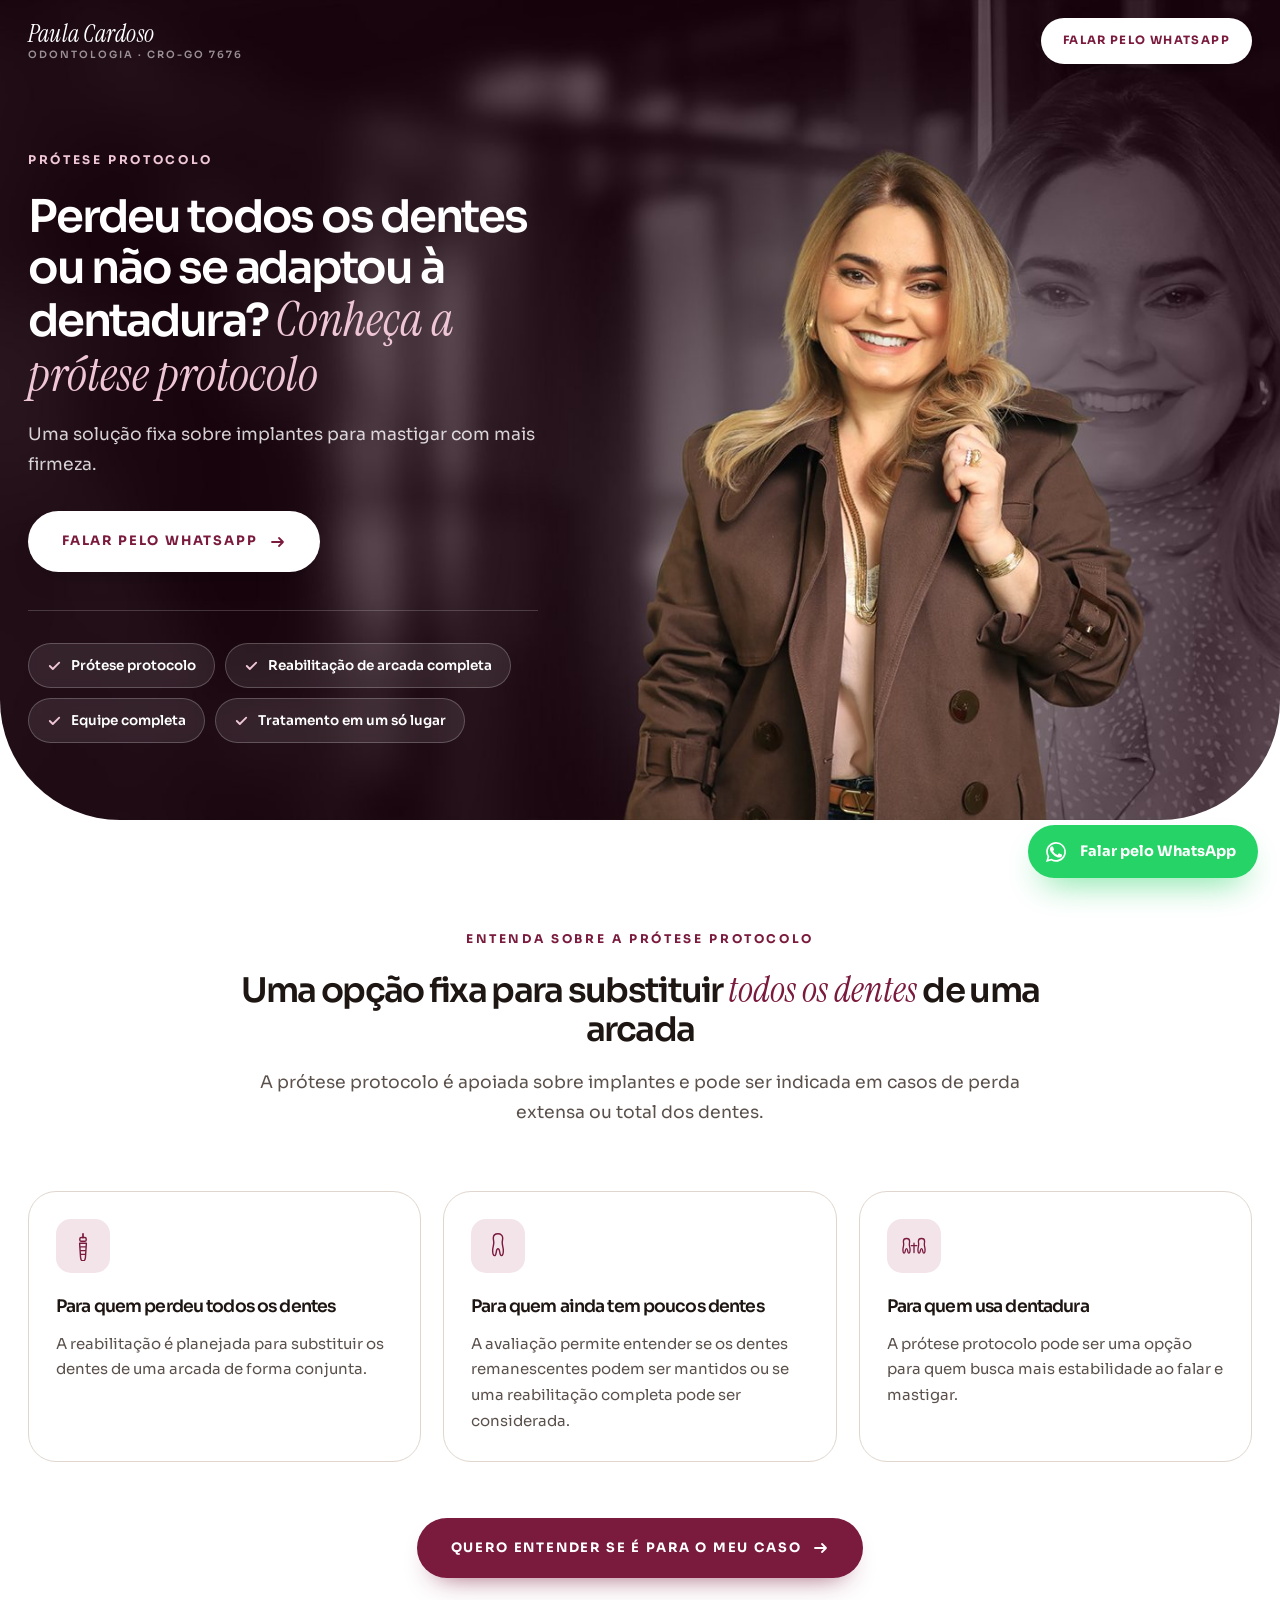
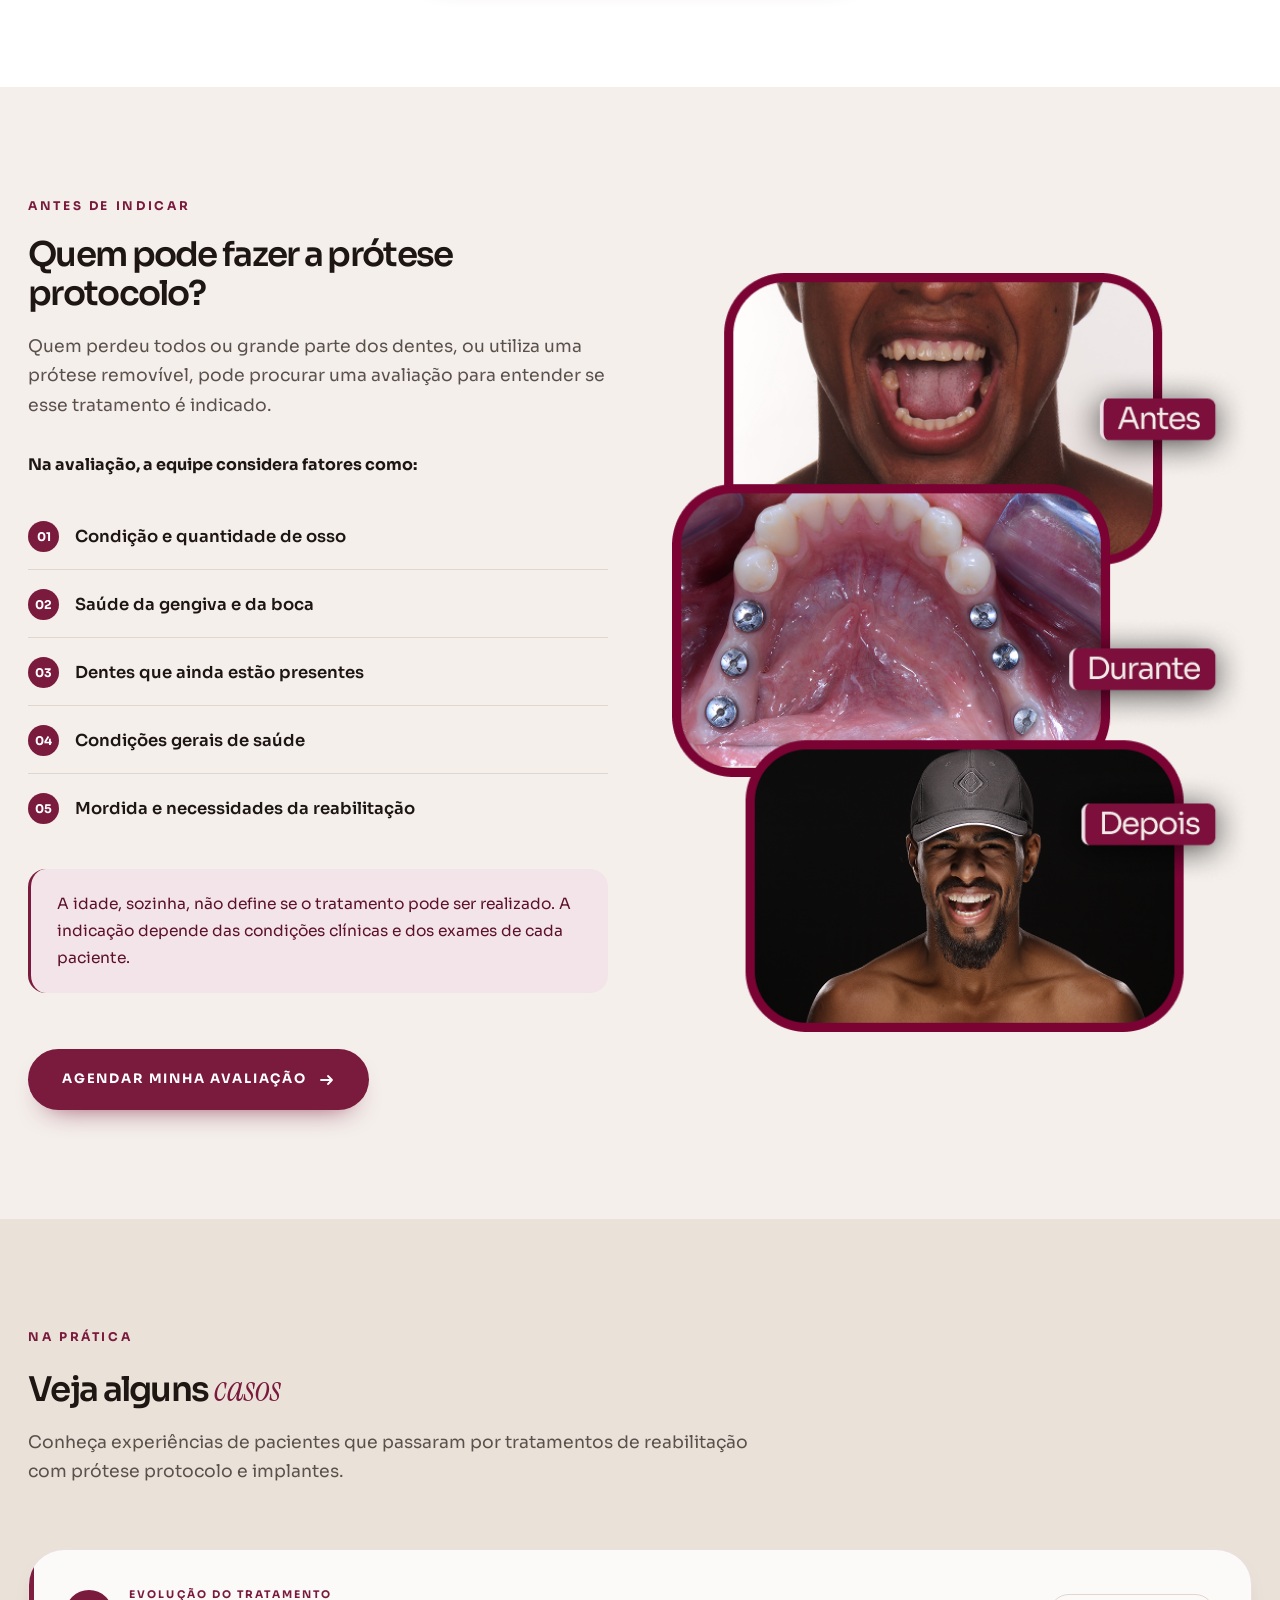
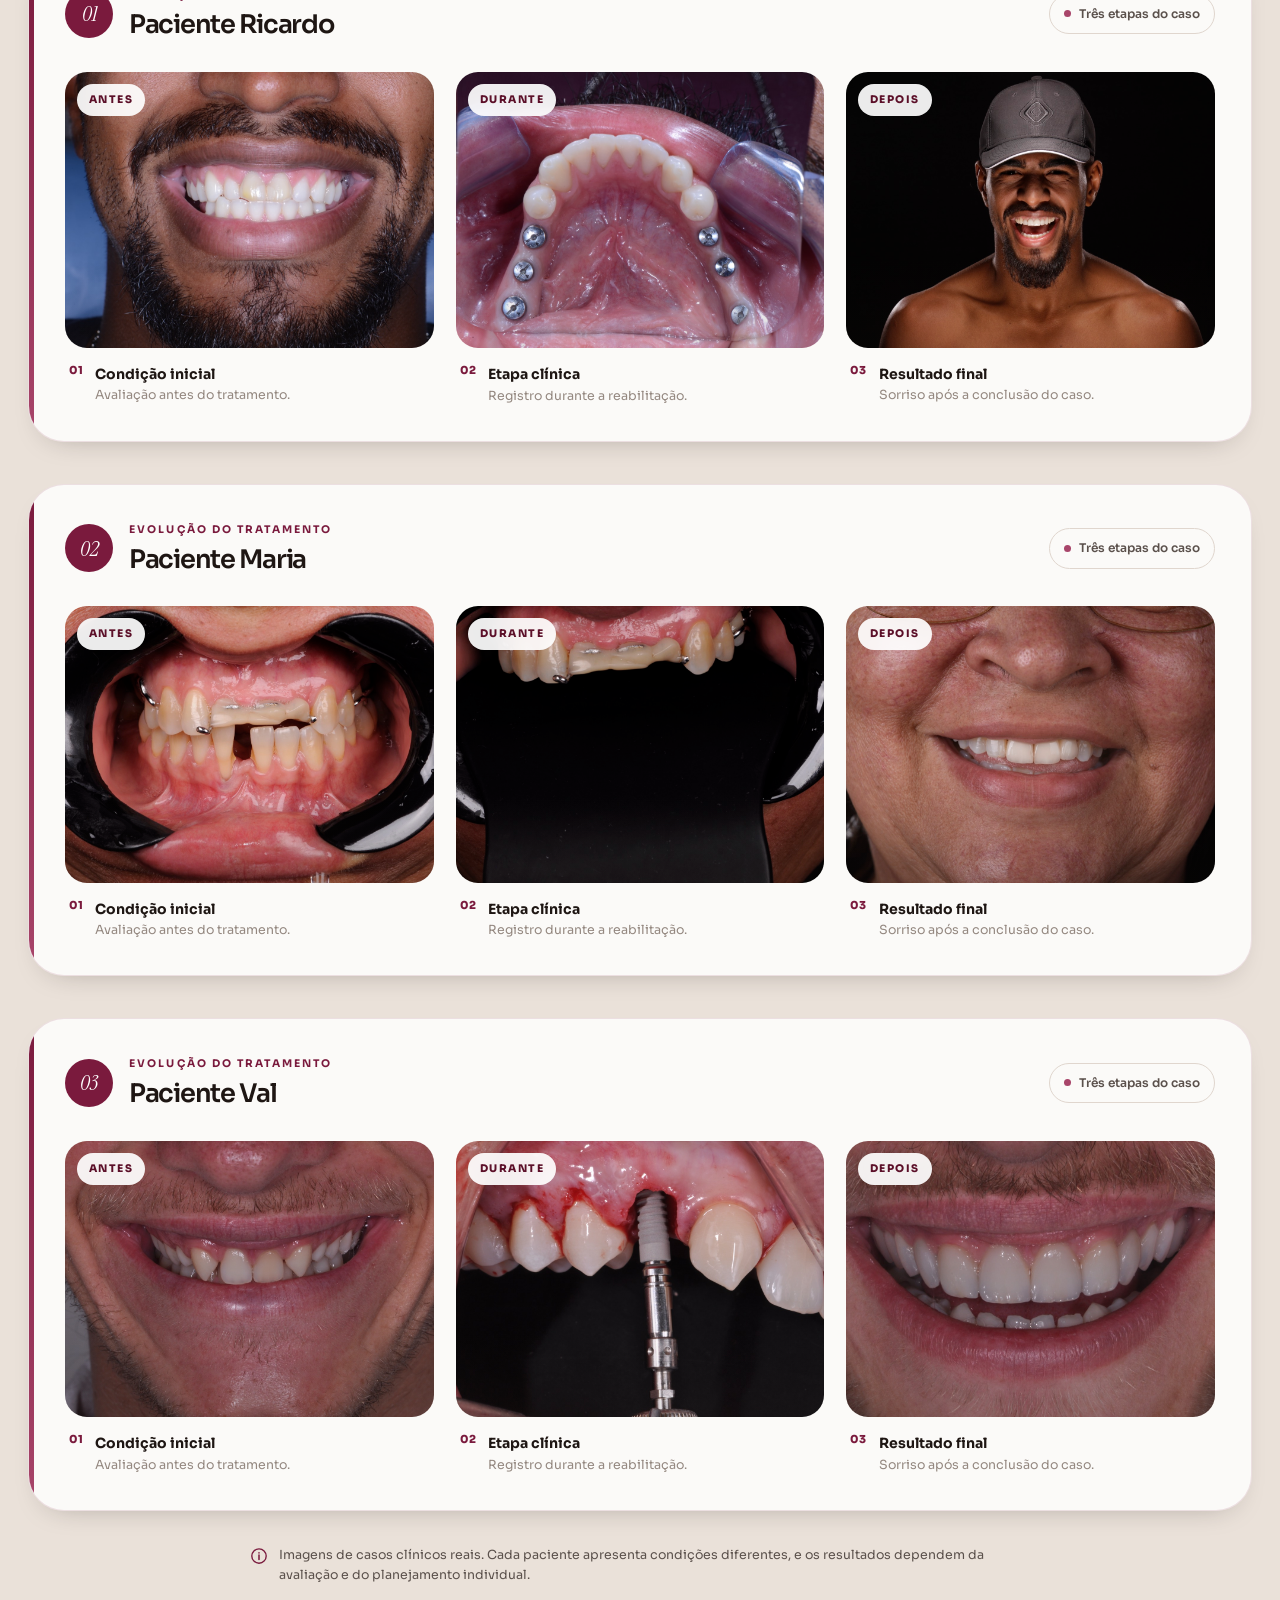
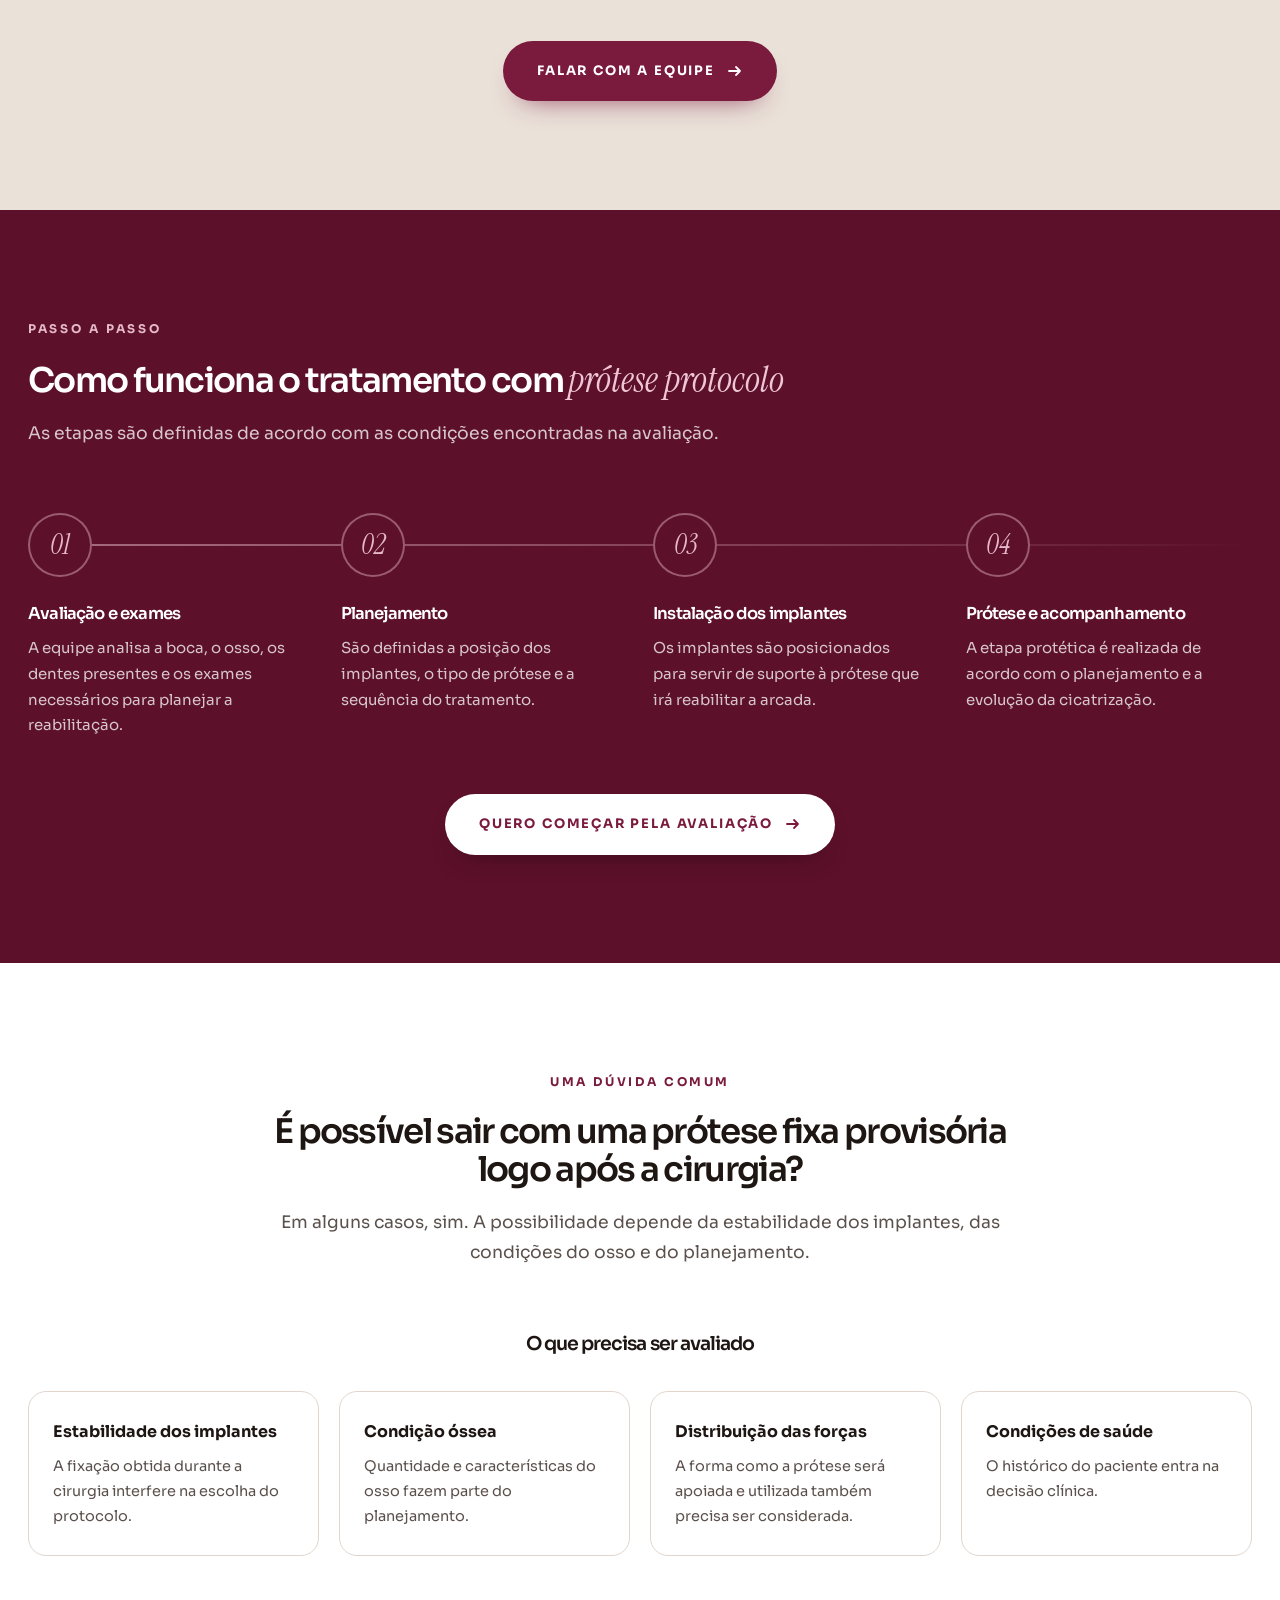
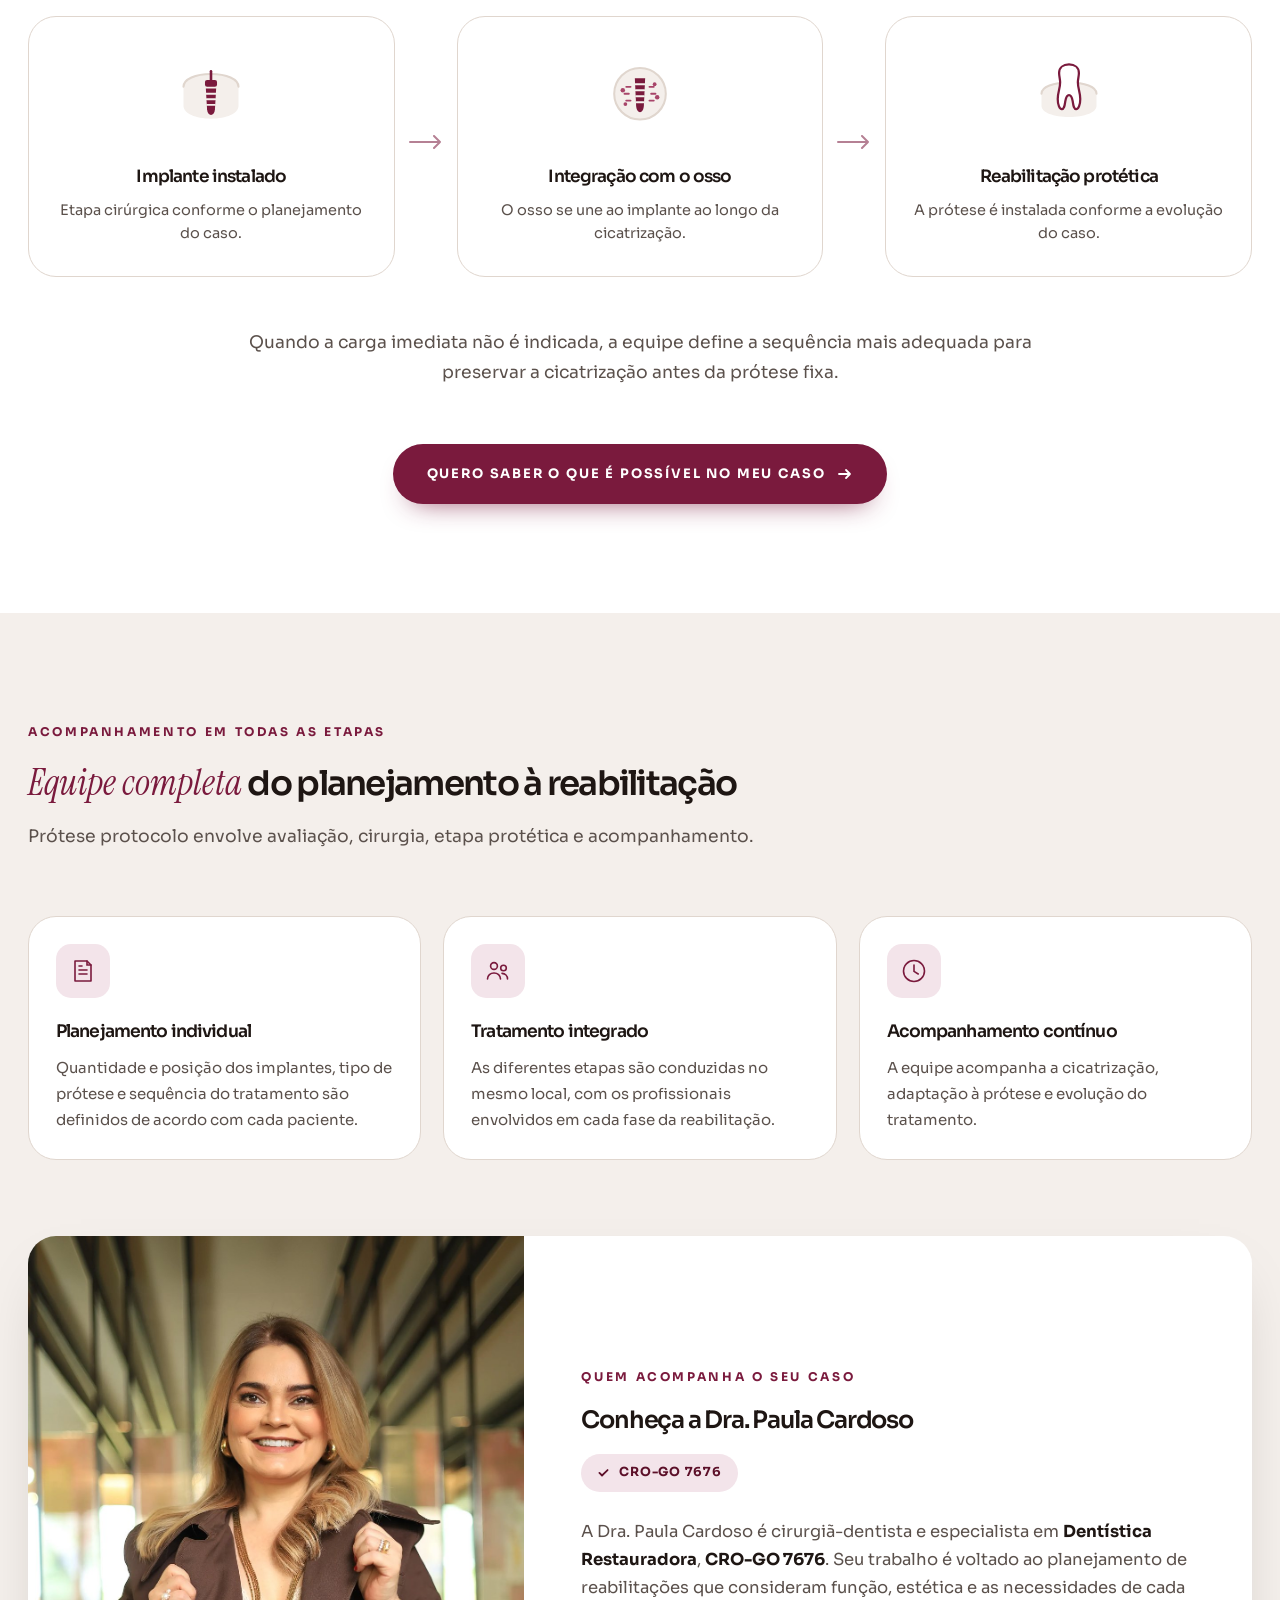
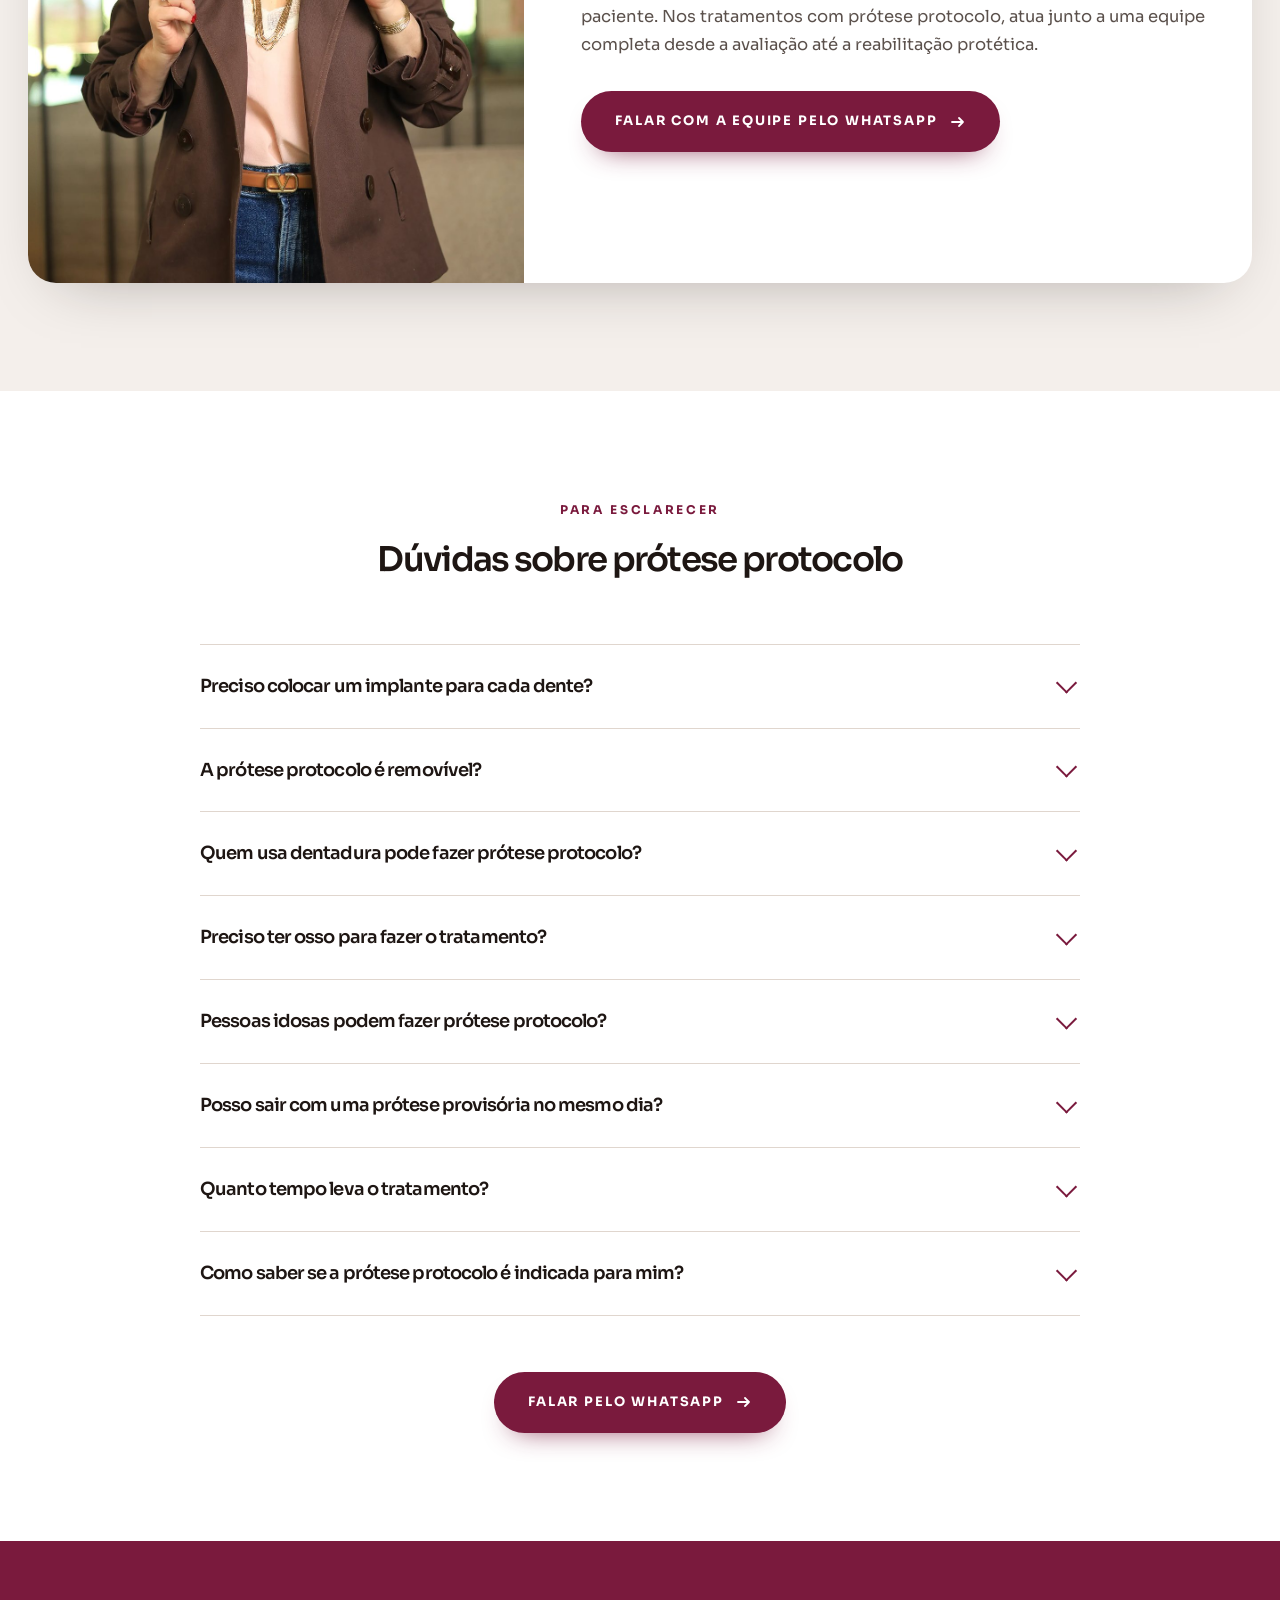
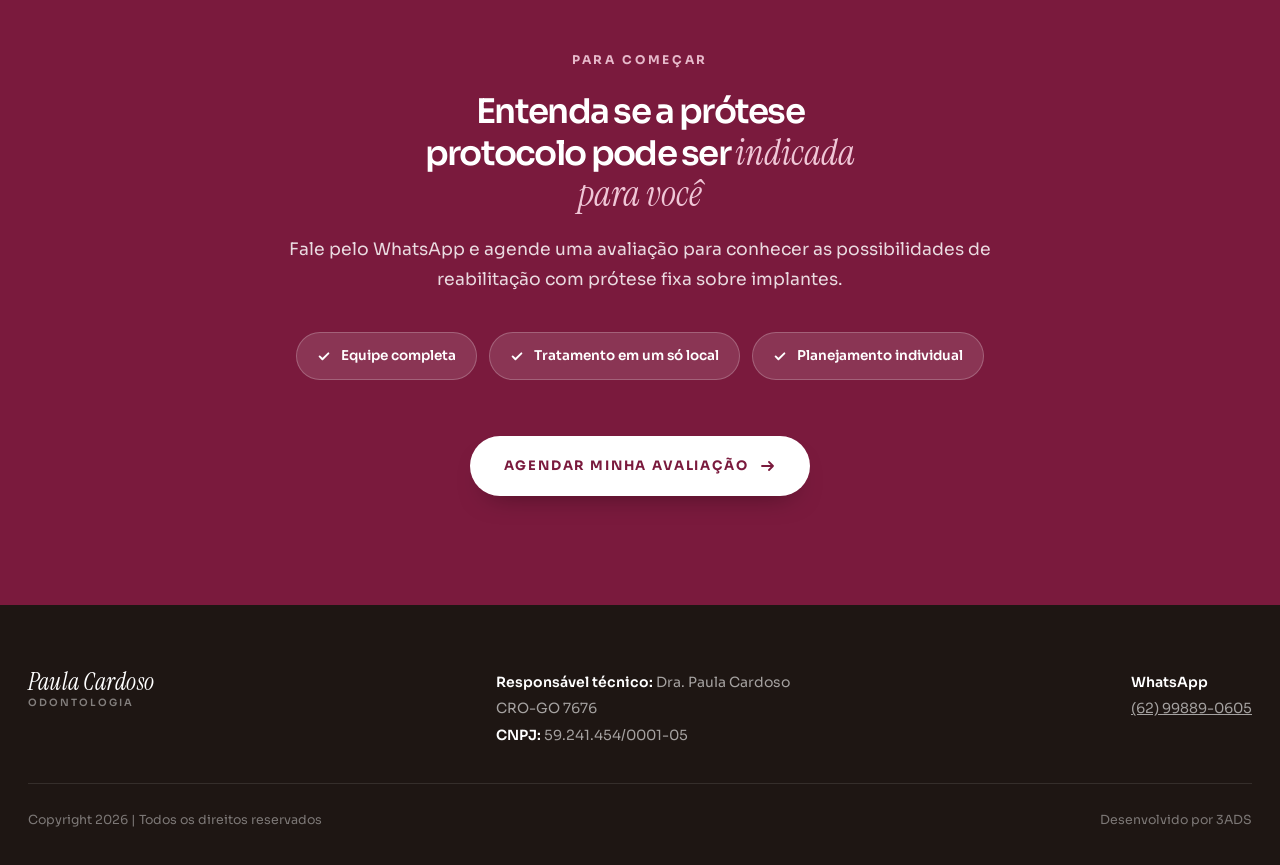
==== implante-protocolo/index.html @ adf1964c "Add implant landing pages" ====
<!DOCTYPE html>
<html lang="pt-BR">
<head>
<!-- Google Tag Manager -->
<script>(function(w,d,s,l,i){w[l]=w[l]||[];w[l].push({'gtm.start':
new Date().getTime(),event:'gtm.js'});var f=d.getElementsByTagName(s)[0],
j=d.createElement(s),dl=l!='dataLayer'?'&l='+l:'';j.async=true;j.src=
'https://www.googletagmanager.com/gtm.js?id='+i+dl;f.parentNode.insertBefore(j,f);
})(window,document,'script','dataLayer','GTM-TF6J2NST');</script>
<!-- End Google Tag Manager -->
<meta charset="UTF-8">
<meta name="viewport" content="width=device-width, initial-scale=1.0">
<title>Prótese Protocolo em Goiânia | Dra. Paula Cardoso</title>
<meta name="description" content="Prótese protocolo fixa sobre implantes para reabilitação de arcada completa. Agende uma avaliação com a equipe da Dra. Paula Cardoso.">
<meta name="robots" content="index,follow">
<meta property="og:type" content="website">
<meta property="og:title" content="Prótese protocolo fixa sobre implantes | Dra. Paula Cardoso">
<meta property="og:description" content="Uma opção fixa para substituir todos os dentes de uma arcada, com equipe completa em um só lugar.">
<meta property="og:url" content="https://paulacardosoessence.com.br/implante-protocolo/">
<meta property="og:image" content="https://paulacardosoessence.com.br/implantes/images/og-cover.png">
<meta property="og:locale" content="pt_BR">
<meta name="twitter:card" content="summary_large_image">
<meta name="twitter:title" content="Prótese protocolo fixa sobre implantes | Dra. Paula Cardoso">
<meta name="twitter:description" content="Uma opção fixa para substituir todos os dentes de uma arcada, com equipe completa em um só lugar.">
<meta name="twitter:image" content="https://paulacardosoessence.com.br/implantes/images/og-cover.png">
<link rel="canonical" href="https://paulacardosoessence.com.br/implante-protocolo/">
<link rel="icon" href="../implantes/images/brand/favicon.svg" type="image/svg+xml">
<link rel="preconnect" href="https://fonts.googleapis.com">
<link rel="preconnect" href="https://fonts.gstatic.com" crossorigin>
<link href="https://fonts.googleapis.com/css2?family=Instrument+Serif:ital@0;1&family=Sora:wght@300;400;500;600;700;800&display=swap" rel="stylesheet">
<style>
/* =========================================================
   DNA VISUAL — Dra. Paula Cardoso (base Figma "LP Base AGO26")
   Trocar as variáveis abaixo ajusta a página inteira.
   ========================================================= */
:root{
  --wine:#7A1A3D;          /* primária — botões, títulos de apoio */
  --wine-deep:#5C1029;     /* hover / fundos escuros */
  --wine-soft:#A8456A;     /* destaques dentro de títulos */
  --wine-tint:#F3E4EA;     /* fundos suaves, chips */

  --cream:#F4EFEB;         /* fundo quente principal */
  --cream-2:#EAE1D9;       /* faixa alternada */
  --white:#FFFFFF;

  --ink:#1E1613;           /* texto principal */
  --ink-2:#5B514C;         /* texto secundário */
  --ink-3:#948880;         /* legendas */
  --line:#E0D6CE;          /* bordas */
  --line-dark:rgba(255,255,255,.16);

  --banner-bg:#190510;      /* fundo dos banners do hero */

  --wa:#25D366;

  --ff-display:'Instrument Serif', Georgia, 'Times New Roman', serif;
  --ff-text:'Sora', -apple-system, BlinkMacSystemFont, sans-serif;

  --r-sm:10px;
  --r:18px;
  --r-lg:28px;
  --ease:cubic-bezier(.22,.61,.36,1);
  --shadow:0 24px 60px -32px rgba(30,22,19,.35);
  --shadow-sm:0 12px 30px -20px rgba(30,22,19,.4);
}

*{margin:0;padding:0;box-sizing:border-box}
html{scroll-behavior:smooth;-webkit-text-size-adjust:100%}
body{
  font-family:var(--ff-text);
  font-weight:400;
  font-size:16.5px;
  line-height:1.72;
  color:var(--ink);
  background:var(--cream);
  -webkit-font-smoothing:antialiased;
  overflow-x:hidden;
}
img{display:block;max-width:100%;height:auto}
a{color:inherit;text-decoration:none}
button{font:inherit;cursor:pointer;border:none;background:none;color:inherit}
::selection{background:var(--wine);color:#fff}

.wrap{width:100%;max-width:1280px;margin:0 auto;padding:0 28px}
.wrap-narrow{width:100%;max-width:880px;margin:0 auto;padding:0 28px}

/* ---------- Tipografia ---------- */
.eyebrow{
  font-size:12px;font-weight:700;letter-spacing:.22em;text-transform:uppercase;
  color:var(--wine);display:flex;align-items:center;
}
.eyebrow.center{justify-content:center}

/* Títulos em Sora com tracking -5%. A Instrument Serif fica só nos destaques (.em). */
h1,h2,h3{font-family:var(--ff-text);font-weight:600;line-height:1.14;letter-spacing:-.05em}
h1{font-size:clamp(29px,3.9vw,45px)}
h2{font-size:clamp(22px,2.8vw,34px)}
h3{font-size:clamp(17px,1.6vw,19px);line-height:1.35}
.em{
  font-family:var(--ff-display);font-style:italic;font-weight:400;
  font-size:1.06em;letter-spacing:0;color:var(--wine);
}
.sec-dark .em,.sec-wine .em{color:#EFC6D6}
.lead{font-size:clamp(17px,1.35vw,19px);color:var(--ink-2);max-width:62ch}
p{color:var(--ink-2)}

/* ---------- Botões ---------- */
.btn{
  display:inline-flex;align-items:center;justify-content:center;gap:12px;
  background:var(--wine);color:#fff;
  font-size:13px;font-weight:700;letter-spacing:.14em;text-transform:uppercase;
  padding:19px 34px;border-radius:100px;
  transition:background .35s var(--ease),transform .35s var(--ease),box-shadow .35s var(--ease);
  box-shadow:0 14px 28px -18px rgba(122,26,61,.9);
  text-align:center;
}
.btn:hover{background:var(--wine-deep);transform:translateY(-2px);box-shadow:0 20px 34px -18px rgba(122,26,61,.95)}
.btn svg{flex:none;transition:transform .35s var(--ease)}
.btn:hover svg{transform:translateX(4px)}
.btn-light{background:#fff;color:var(--wine);box-shadow:0 14px 28px -18px rgba(0,0,0,.5)}
.btn-light:hover{background:#fff;color:var(--wine-deep)}
.btn-ghost{background:transparent;color:var(--wine);border:1.5px solid var(--wine);box-shadow:none}
.btn-ghost:hover{background:var(--wine);color:#fff}
.btn-sm{padding:13px 22px;font-size:11.5px;letter-spacing:.12em}

.cta-row{display:flex;justify-content:center;margin-top:clamp(38px,5vw,56px)}
.cta-row.left{justify-content:flex-start}

/* ---------- Reveal ---------- */
.rv{opacity:0;transform:translateY(26px);transition:opacity .85s var(--ease),transform .85s var(--ease)}
.rv.in{opacity:1;transform:none}
@media (prefers-reduced-motion:reduce){
  html{scroll-behavior:auto}
  .rv{opacity:1;transform:none;transition:none}
}

/* ---------- Header ---------- */
.hdr{
  position:fixed;inset:0 0 auto 0;z-index:80;
  padding:18px 0;
  transition:background .4s var(--ease),padding .4s var(--ease),box-shadow .4s var(--ease);
}
.hdr.stuck{background:rgba(244,239,235,.92);backdrop-filter:blur(14px);padding:11px 0;box-shadow:0 1px 0 var(--line)}
.hdr .wrap{display:flex;align-items:center;justify-content:space-between;gap:20px}
.logo{display:flex;flex-direction:column;line-height:1.05}
.logo .n{font-family:var(--ff-display);font-style:italic;font-size:24px;font-weight:400;letter-spacing:.01em;color:var(--ink)}
.logo .s{font-size:10px;font-weight:600;letter-spacing:.2em;text-transform:uppercase;color:var(--ink-3);margin-top:4px}
/* Sobre o banner escuro do hero, o header fica claro */
.hdr:not(.stuck) .logo .n{color:#fff}
.hdr:not(.stuck) .logo .s{color:rgba(255,255,255,.55)}
.hdr:not(.stuck) .btn{background:#fff;color:var(--wine);box-shadow:0 14px 28px -18px rgba(0,0,0,.6)}
@media (max-width:560px){.hdr .btn{display:none}}

/* ---------- Hero — banner full-bleed ---------- */
/* fundo branco atrás dos cantos arredondados, para casar com a seção seguinte */
.hero-wrap{background:var(--white)}
.hero{
  border-bottom-left-radius:120px;border-bottom-right-radius:120px;overflow:hidden;
  position:relative;display:flex;align-items:center;
  min-height:clamp(560px,50vw,820px);
  padding:150px 0 clamp(56px,6vw,88px);
  color:#fff;
  background:var(--banner-bg) url('../implantes/images/hero-desktop.jpg') no-repeat center center;
  background-size:cover;
}
.hero-content{position:relative;z-index:1;max-width:min(510px,48%)}
.hero .eyebrow{color:#EFC6D6}
.hero h1{margin:20px 0 18px;color:#fff}
.hero .em{color:#EFC6D6}
.hero .lead{max-width:46ch;color:rgba(255,255,255,.82)}
.hero .cta-row{justify-content:flex-start;margin-top:32px}

.pills{display:flex;flex-wrap:wrap;gap:10px;margin-top:38px;padding-top:32px;border-top:1px solid rgba(255,255,255,.18)}
.pill{
  display:inline-flex;align-items:center;gap:9px;
  background:rgba(255,255,255,.09);border:1px solid rgba(255,255,255,.22);
  padding:10px 18px;border-radius:100px;font-size:13.5px;font-weight:600;color:#fff;
  backdrop-filter:blur(4px);
}
.pill svg{flex:none;color:#EFC6D6}

/* ---------- Seções ---------- */
section{position:relative}
.sec{padding:clamp(72px,8.5vw,124px) 0}
.sec-cream2{background:var(--cream-2)}
.sec-white{background:var(--white)}
.sec-dark{background:var(--wine-deep);color:#fff}
.sec-dark h2,.sec-dark h3{color:#fff}
.sec-dark p{color:rgba(255,255,255,.76)}
.sec-dark .eyebrow{color:#E6B9CA}
.sec-wine{background:var(--wine);color:#fff}
.sec-wine h2{color:#fff}
.sec-wine p{color:rgba(255,255,255,.82)}

.sec-head{max-width:800px;margin-bottom:clamp(40px,5vw,64px)}
.sec-head.center{margin-left:auto;margin-right:auto;text-align:center}
.sec-head.center .lead{margin-left:auto;margin-right:auto}
.sec-head h2{margin:20px 0 18px}

/* ---------- Cards genéricos ---------- */
.grid{display:grid;gap:22px}
.g-3{grid-template-columns:repeat(3,1fr)}
.g-4{grid-template-columns:repeat(4,1fr)}
.g-2{grid-template-columns:repeat(2,1fr)}

.card{
  background:#fff;border:1px solid var(--line);border-radius:var(--r-lg);
  padding:clamp(24px,2.1vw,30px);
}
.card h3{margin-bottom:12px;font-size:clamp(16px,1.35vw,18px)}
.card p{font-size:15px}
.card .ico{
  width:54px;height:54px;border-radius:15px;background:var(--wine-tint);
  display:grid;place-items:center;margin-bottom:22px;color:var(--wine);
}

/* ---------- Seção critérios ---------- */
.split{display:grid;grid-template-columns:1fr 1fr;gap:clamp(36px,5vw,74px);align-items:center}
.split-media img{width:100%;aspect-ratio:4/5;object-fit:cover;border-radius:var(--r-lg);box-shadow:var(--shadow)}
.split-media .clinical-stages{height:auto;aspect-ratio:auto;object-fit:contain;border-radius:0;box-shadow:none}
.crit{list-style:none;display:flex;flex-direction:column;gap:2px;margin-top:26px}
.crit li{display:flex;align-items:center;gap:16px;padding:17px 0;border-bottom:1px solid var(--line);font-weight:600;font-size:16.5px}
.crit li:last-child{border-bottom:none}
.crit .n{
  width:31px;height:31px;border-radius:50%;background:var(--wine);color:#fff;flex:none;
  display:grid;place-items:center;font-size:12px;font-weight:700;font-family:var(--ff-text);
}
.note{
  margin-top:28px;padding:22px 26px;background:var(--wine-tint);border-radius:var(--r);
  font-size:15.5px;color:var(--wine-deep);border-left:3px solid var(--wine);
}

/* ---------- Casos clínicos ---------- */
.cases-intro{max-width:720px;margin-bottom:clamp(38px,5vw,62px)}
.case-list{display:flex;flex-direction:column;gap:clamp(26px,4vw,42px)}
.patient-case{
  position:relative;overflow:hidden;background:rgba(255,255,255,.82);
  border:1px solid rgba(122,26,61,.12);border-radius:clamp(24px,3vw,36px);
  padding:clamp(22px,3vw,36px);box-shadow:var(--shadow-sm);
}
.patient-case::before{
  content:"";position:absolute;inset:0 auto 0 0;width:5px;
  background:linear-gradient(180deg,var(--wine),var(--wine-soft));
}
.patient-head{display:flex;align-items:center;justify-content:space-between;gap:24px;margin-bottom:clamp(22px,3vw,30px)}
.patient-id{display:flex;align-items:center;gap:16px}
.case-number{
  width:48px;height:48px;border-radius:50%;flex:none;display:grid;place-items:center;
  background:var(--wine);color:#fff;font-family:var(--ff-display);font-style:italic;font-size:22px;
}
.patient-kicker{display:block;margin-bottom:3px;color:var(--wine);font-size:10.5px;font-weight:700;letter-spacing:.2em;text-transform:uppercase}
.patient-head h3{font-size:clamp(20px,2vw,26px)}
.patient-note{
  display:inline-flex;align-items:center;gap:8px;flex:none;padding:9px 14px;
  border:1px solid var(--line);border-radius:100px;color:var(--ink-2);font-size:12px;font-weight:600;
}
.patient-note::before{content:"";width:7px;height:7px;border-radius:50%;background:var(--wine-soft)}
.case-stages{display:grid;grid-template-columns:repeat(3,minmax(0,1fr));gap:clamp(14px,2vw,22px)}
.case-stage{min-width:0}
.stage-media{position:relative;overflow:hidden;aspect-ratio:4/3;border-radius:clamp(16px,2vw,22px);background:var(--cream-2)}
.stage-media::after{
  content:"";position:absolute;inset:auto 0 0;height:32%;pointer-events:none;
  background:linear-gradient(transparent,rgba(30,22,19,.14));
}
.stage-media img{width:100%;height:100%;object-fit:cover;transition:transform .6s var(--ease)}
.case-stage:hover .stage-media img{transform:scale(1.025)}
.stage-tag{
  position:absolute;z-index:1;top:12px;left:12px;padding:7px 12px;border-radius:100px;
  background:rgba(255,255,255,.92);color:var(--wine-deep);box-shadow:0 8px 24px -16px rgba(30,22,19,.7);
  font-size:10.5px;font-weight:800;letter-spacing:.14em;text-transform:uppercase;backdrop-filter:blur(8px);
}
.stage-caption{display:flex;gap:11px;align-items:flex-start;padding:14px 4px 0}
.stage-index{color:var(--wine);font-size:11px;font-weight:800;letter-spacing:.1em;line-height:1.6}
.stage-caption strong{display:block;color:var(--ink);font-size:14px;font-weight:700;line-height:1.45}
.stage-caption span:last-child{display:block;color:var(--ink-3);font-size:12.5px;line-height:1.45;margin-top:2px}
.cases-disclaimer{
  display:flex;align-items:flex-start;gap:11px;margin:clamp(26px,3vw,34px) auto 0;max-width:780px;
  color:var(--ink-2);font-size:12.5px;line-height:1.6;text-align:left;
}
.cases-disclaimer svg{flex:none;color:var(--wine);margin-top:2px}

/* ---------- Linha do tempo (passo a passo) ---------- */
.timeline{position:relative;margin-top:clamp(28px,3.5vw,44px)}
.timeline::before{
  content:"";position:absolute;left:0;right:0;top:31px;height:2px;
  background:linear-gradient(90deg,rgba(230,185,202,.55),rgba(230,185,202,.22) 70%,rgba(230,185,202,0));
}
.tl-steps{list-style:none;display:grid;grid-template-columns:repeat(4,1fr);gap:26px;position:relative}
.tl-step{padding-right:20px}
.tl-node{
  width:64px;height:64px;border-radius:50%;
  background:var(--wine-deep);border:2px solid rgba(230,185,202,.45);
  display:grid;place-items:center;position:relative;z-index:1;margin-bottom:26px;
  font-family:var(--ff-display);font-style:italic;font-size:28px;font-weight:400;color:#E6B9CA;line-height:1;
}
.tl-step h3{font-size:16.5px;margin-bottom:10px}
.tl-step p{font-size:15px}

/* ---------- Infográfico osseointegração ---------- */
.info-flow{display:grid;grid-template-columns:1fr auto 1fr auto 1fr;align-items:center;gap:14px;margin-top:clamp(40px,5vw,60px)}
.info-step{background:#fff;border:1px solid var(--line);border-radius:var(--r-lg);padding:32px 26px;text-align:center}
.info-step svg{margin:0 auto 18px}
.info-step b{display:block;font-family:var(--ff-text);font-size:17px;font-weight:600;letter-spacing:-.05em;color:var(--ink);margin-bottom:8px}
.info-step span{font-size:14.5px;color:var(--ink-2);display:block;line-height:1.55}
.info-arrow{color:var(--wine);opacity:.55}

.check-grid{display:grid;grid-template-columns:repeat(4,1fr);gap:20px;margin-top:34px}
.check{background:#fff;border:1px solid var(--line);border-radius:var(--r);padding:26px 24px}
.check b{display:block;font-size:16px;color:var(--ink);margin-bottom:8px}
.check p{font-size:14.5px}
.check .bar{width:30px;height:3px;background:var(--wine);border-radius:2px;margin-bottom:16px}

/* ---------- Dra. Paula ---------- */
.doctor{
  display:grid;grid-template-columns:.85fr 1.15fr;gap:clamp(32px,4.5vw,64px);align-items:center;
  background:#fff;border-radius:var(--r-lg);overflow:hidden;box-shadow:var(--shadow);margin-top:clamp(48px,6vw,76px);
}
.doctor img{width:100%;height:100%;min-height:420px;object-fit:cover}
.doctor .txt{padding:clamp(32px,4vw,58px) clamp(28px,3.6vw,54px) clamp(32px,4vw,58px) 0}
.doctor h3{font-size:clamp(19px,1.9vw,24px);margin:16px 0 18px}
.doctor .cro{
  display:inline-flex;align-items:center;gap:9px;background:var(--wine-tint);color:var(--wine-deep);
  padding:8px 16px;border-radius:100px;font-size:12.5px;font-weight:700;letter-spacing:.06em;margin-bottom:26px;
}

/* ---------- FAQ ---------- */
.faq{max-width:880px;margin:0 auto;border-top:1px solid var(--line)}
.faq details{border-bottom:1px solid var(--line)}
.faq summary{
  list-style:none;cursor:pointer;padding:26px 46px 26px 0;position:relative;
  font-family:var(--ff-text);font-size:clamp(16px,1.45vw,18px);font-weight:600;letter-spacing:-.05em;color:var(--ink);
  transition:color .3s var(--ease);
}
.faq summary::-webkit-details-marker{display:none}
.faq summary:hover{color:var(--wine)}
.faq summary::after{
  content:"";position:absolute;right:6px;top:50%;width:13px;height:13px;
  border-right:2px solid var(--wine);border-bottom:2px solid var(--wine);
  transform:translateY(-70%) rotate(45deg);transition:transform .35s var(--ease);
}
.faq details[open] summary::after{transform:translateY(-30%) rotate(-135deg)}
.faq .ans{padding:0 60px 28px 0;font-size:16px;color:var(--ink-2);animation:fade .45s var(--ease)}
@keyframes fade{from{opacity:0;transform:translateY(-6px)}to{opacity:1;transform:none}}

/* ---------- CTA final ---------- */
.final{text-align:center}
.final h2{max-width:17ch;margin:22px auto 20px}
.final .lead{margin:0 auto}
.seals{display:flex;flex-wrap:wrap;justify-content:center;gap:12px;margin:38px 0 6px}
.seal{
  display:inline-flex;align-items:center;gap:10px;background:rgba(255,255,255,.12);
  border:1px solid rgba(255,255,255,.22);padding:11px 20px;border-radius:100px;
  font-size:13.5px;font-weight:600;color:#fff;
}

/* ---------- Rodapé ---------- */
.ftr{background:var(--ink);color:rgba(255,255,255,.6);padding:64px 0 34px;font-size:14px}
.ftr-top{display:flex;flex-wrap:wrap;gap:34px;justify-content:space-between;align-items:flex-start;padding-bottom:34px;border-bottom:1px solid rgba(255,255,255,.1)}
.ftr .logo .n{color:#fff}
.ftr .logo .s{color:rgba(255,255,255,.45)}
.ftr-info b{color:#fff;font-weight:600}
.ftr-info p{color:rgba(255,255,255,.6);font-size:14px;line-height:1.9}
.ftr-btm{padding-top:26px;display:flex;flex-wrap:wrap;gap:14px;justify-content:space-between;font-size:12.5px;color:rgba(255,255,255,.42)}

/* ---------- WhatsApp flutuante ---------- */
.wa-float{
  position:fixed;right:22px;bottom:22px;z-index:90;
  display:flex;align-items:center;gap:12px;
  background:var(--wa);color:#fff;border-radius:100px;
  padding:14px 22px 14px 16px;font-size:14.5px;font-weight:700;
  box-shadow:0 16px 34px -14px rgba(37,211,102,.75);
  transition:transform .35s var(--ease),box-shadow .35s var(--ease);
}
.wa-float:hover{transform:translateY(-3px) scale(1.02);box-shadow:0 22px 40px -14px rgba(37,211,102,.85)}
.wa-float svg{flex:none}
@media (max-width:560px){
  body{padding-bottom:72px}
  .wa-float{left:14px;right:14px;bottom:12px;padding:16px 20px;gap:10px;justify-content:center;border-radius:14px}
  .wa-float span{display:inline}
}

/* ---------- Placeholder de imagem ---------- */
.ph{
  background:
    repeating-linear-gradient(45deg,var(--cream-2) 0 12px,var(--cream) 12px 24px) !important;
  display:grid;place-items:center;position:relative;
}
.ph::after{
  content:attr(data-ph);position:absolute;inset:auto;padding:10px 16px;
  background:rgba(30,22,19,.72);color:#fff;border-radius:100px;
  font-size:11px;font-weight:700;letter-spacing:.1em;text-transform:uppercase;text-align:center;max-width:80%;
}

/* =========================================================
   RESPONSIVO
   ========================================================= */
@media (max-width:1040px){
  .hero-content{max-width:min(560px,62%)}
  .g-4{grid-template-columns:repeat(2,1fr)}
  .check-grid{grid-template-columns:repeat(2,1fr)}
  .info-flow{grid-template-columns:1fr;gap:10px}
  .info-arrow{transform:rotate(90deg);margin:0 auto}
  .doctor{grid-template-columns:1fr}
  .doctor img{min-height:340px}
  .doctor .txt{padding:36px 30px 44px}
}
/* Hero mobile: banner vertical ancorado embaixo, texto na área escura do topo */
@media (max-width:900px){
  .hero{
    border-bottom-left-radius:64px;border-bottom-right-radius:64px;
    display:block;
    background-image:url('../implantes/images/hero-mobile.jpg');
    background-size:cover;
    background-position:center bottom;
    min-height:min(1150px,300vw);
    padding:112px 0 48px;
  }
  /* véu escuro no topo: garante leitura do texto mesmo em telas estreitas,
     e some antes de chegar na Dra. Paula */
  .hero::after{
    content:"";position:absolute;inset:0 0 auto 0;height:70%;pointer-events:none;
    background:linear-gradient(180deg,var(--banner-bg) 40%,rgba(25,5,16,.85) 64%,rgba(25,5,16,0) 100%);
  }
  .hero-content{position:relative;z-index:2;max-width:none}
  .hero .lead{max-width:none}
  /* selos em uma linha rolável, para não invadirem a foto */
  .pills{
    margin-top:26px;padding-top:24px;
    flex-wrap:nowrap;overflow-x:auto;
    scrollbar-width:none;-ms-overflow-style:none;
    margin-right:-28px;padding-right:28px;
  }
  .pills::-webkit-scrollbar{display:none}
  .pill{flex:none}
}
@media (max-width:760px){
  .pills{margin-right:-20px;padding-right:20px}
  .hero{border-bottom-left-radius:40px;border-bottom-right-radius:40px}
}

/* Linha do tempo vertical */
@media (max-width:900px){
  .timeline::before{
    left:31px;right:auto;top:12px;bottom:12px;width:2px;height:auto;
    background:linear-gradient(180deg,rgba(230,185,202,.55),rgba(230,185,202,.12));
  }
  .tl-steps{grid-template-columns:1fr;gap:0}
  .tl-step{
    display:grid;grid-template-columns:64px 1fr;column-gap:22px;
    padding:0 0 34px 0;
  }
  .tl-step:last-child{padding-bottom:0}
  .tl-node{margin-bottom:0;grid-row:span 2;align-self:start}
  .tl-step h3{align-self:center;margin-bottom:8px}
  .tl-step p{grid-column:2}
}

@media (max-width:760px){
  body{font-size:16px}
  .wrap,.wrap-narrow{padding:0 20px}
  .split{grid-template-columns:1fr;gap:36px}
  .split-media{order:-1}
  .g-3,.g-2{grid-template-columns:1fr}
  .patient-head{align-items:flex-start}
  .patient-note{display:none}
  .case-stages{
    grid-template-columns:repeat(3,minmax(250px,82vw));overflow-x:auto;
    margin-right:-20px;padding:0 20px 12px 0;scroll-snap-type:x mandatory;
    scrollbar-width:none;-ms-overflow-style:none;
  }
  .case-stages::-webkit-scrollbar{display:none}
  .case-stage{scroll-snap-align:start}
  .btn{width:100%;padding:18px 24px}
  .hdr .btn{width:auto}
  .cta-row .btn{max-width:420px}
  .faq summary{padding-right:36px}
  .faq .ans{padding-right:0}
}
@media (max-width:520px){
  .g-4,.check-grid{grid-template-columns:1fr}
}
</style>
</head>
<body>
<!-- Google Tag Manager (noscript) -->
<noscript><iframe src="https://www.googletagmanager.com/ns.html?id=GTM-TF6J2NST"
height="0" width="0" style="display:none;visibility:hidden"></iframe></noscript>
<!-- End Google Tag Manager (noscript) -->

<!-- ============================ HEADER ============================ -->
<header class="hdr" id="hdr">
  <div class="wrap">
    <a href="#topo" class="logo" aria-label="Dra. Paula Cardoso — início">
      <span class="n">Paula Cardoso</span>
      <span class="s">Odontologia · CRO-GO 7676</span>
    </a>
    <a class="btn btn-sm" href="https://wa.me/5562998890605?text=Ol%C3%A1%21%20Vim%20do%20Google%20e%20gostaria%20de%20saber%20mais%20sobre%20pr%C3%B3tese%20protocolo." target="_blank" rel="noopener">
      Falar pelo WhatsApp
    </a>
  </div>
</header>

<!-- ============================ HERO ============================ -->
<main id="topo">
<div class="hero-wrap">
<section class="hero">
  <div class="wrap">
    <div class="hero-grid">
      <div class="hero-content rv">
        <p class="eyebrow">Prótese protocolo</p>
        <h1>Perdeu todos os dentes ou não se adaptou à dentadura? <span class="em">Conheça a prótese protocolo</span></h1>
        <p class="lead">Uma solução fixa sobre implantes para mastigar com mais firmeza.</p>
        <div class="cta-row">
          <a class="btn btn-light" href="https://wa.me/5562998890605?text=Ol%C3%A1%21%20Vim%20do%20Google%20e%20gostaria%20de%20saber%20mais%20sobre%20pr%C3%B3tese%20protocolo." target="_blank" rel="noopener">
            Falar pelo WhatsApp
            <svg width="16" height="16" viewBox="0 0 16 16" fill="none" aria-hidden="true"><path d="M2 8h11M9 4l4 4-4 4" stroke="currentColor" stroke-width="1.8" stroke-linecap="round" stroke-linejoin="round"/></svg>
          </a>
        </div>

        <div class="pills">
          <span class="pill"><svg width="15" height="15" viewBox="0 0 16 16" fill="none" aria-hidden="true"><path d="M3 8.5l3.2 3.2L13 5" stroke="currentColor" stroke-width="2" stroke-linecap="round" stroke-linejoin="round"/></svg>Prótese protocolo</span>
          <span class="pill"><svg width="15" height="15" viewBox="0 0 16 16" fill="none" aria-hidden="true"><path d="M3 8.5l3.2 3.2L13 5" stroke="currentColor" stroke-width="2" stroke-linecap="round" stroke-linejoin="round"/></svg>Reabilitação de arcada completa</span>
          <span class="pill"><svg width="15" height="15" viewBox="0 0 16 16" fill="none" aria-hidden="true"><path d="M3 8.5l3.2 3.2L13 5" stroke="currentColor" stroke-width="2" stroke-linecap="round" stroke-linejoin="round"/></svg>Equipe completa</span>
          <span class="pill"><svg width="15" height="15" viewBox="0 0 16 16" fill="none" aria-hidden="true"><path d="M3 8.5l3.2 3.2L13 5" stroke="currentColor" stroke-width="2" stroke-linecap="round" stroke-linejoin="round"/></svg>Tratamento em um só lugar</span>
        </div>
      </div>
    </div>
  </div>
</section>
</div>

<!-- ==================== 02 · ENTENDA O SEU CASO ==================== -->
<section class="sec sec-white" id="entenda">
  <div class="wrap">
    <div class="sec-head center rv">
      <p class="eyebrow center">Entenda sobre a prótese protocolo</p>
      <h2>Uma opção fixa para substituir <span class="em">todos os dentes</span> de uma arcada</h2>
      <p class="lead">A prótese protocolo é apoiada sobre implantes e pode ser indicada em casos de perda extensa ou total dos dentes.</p>
    </div>

    <div class="grid g-3">
      <article class="card rv">
        <span class="ico">
          <svg width="30" height="30" viewBox="0 0 32 32" fill="none" aria-hidden="true">
            <path d="M16 3v4" stroke="currentColor" stroke-width="1.8" stroke-linecap="round"/>
            <rect x="12.6" y="7" width="6.8" height="4" rx="1.4" stroke="currentColor" stroke-width="1.5"/>
            <path d="M12.4 13h7.2l-1 15.2c-.2 2.4-1.3 3.6-2.6 3.6s-2.4-1.2-2.6-3.6L12.4 13z" stroke="currentColor" stroke-width="1.5" stroke-linejoin="round"/>
            <path d="M13.3 17h5.4M13.6 21h4.8M13.9 25h4.2" stroke="currentColor" stroke-width="1.4" stroke-linecap="round"/>
          </svg>
        </span>
        <h3>Para quem perdeu todos os dentes</h3>
        <p>A reabilitação é planejada para substituir os dentes de uma arcada de forma conjunta.</p>
      </article>

      <article class="card rv">
        <span class="ico">
          <svg width="30" height="30" viewBox="0 0 32 32" fill="none" aria-hidden="true">
            <path d="M16 3c-3 0-5 1.8-5 4.5 0 1.8.5 3 .5 4.8 0 3.2-1.2 5-1.2 8.6 0 2.9.9 5.4 2.1 5.4s1.4-2 1.8-4.1c.3-2.1.7-3.2 1.8-3.2s1.5 1.1 1.8 3.2c.3 2.1.5 4.1 1.8 4.1s2.1-2.5 2.1-5.4c0-3.6-1.2-5.4-1.2-8.6 0-1.8.5-3 .5-4.8C21 4.8 19 3 16 3z" stroke="currentColor" stroke-width="1.5" stroke-linejoin="round"/>
          </svg>
        </span>
        <h3>Para quem ainda tem poucos dentes</h3>
        <p>A avaliação permite entender se os dentes remanescentes podem ser mantidos ou se uma reabilitação completa pode ser considerada.</p>
      </article>

      <article class="card rv">
        <span class="ico">
          <svg width="30" height="30" viewBox="0 0 32 32" fill="none" aria-hidden="true">
            <path d="M8 8c-2 0-3.3 1.2-3.3 3 0 1.2.3 2 .3 3.2 0 2.2-.8 3.4-.8 5.8 0 1.9.6 3.6 1.4 3.6s.9-1.3 1.2-2.7c.2-1.4.4-2.1 1.2-2.1s1 .7 1.2 2.1c.2 1.4.3 2.7 1.2 2.7s1.4-1.7 1.4-3.6c0-2.4-.8-3.6-.8-5.8 0-1.2.3-2 .3-3.2 0-1.8-1.3-3-3.3-3z" stroke="currentColor" stroke-width="1.4" stroke-linejoin="round"/>
            <path d="M24 8c-2 0-3.3 1.2-3.3 3 0 1.2.3 2 .3 3.2 0 2.2-.8 3.4-.8 5.8 0 1.9.6 3.6 1.4 3.6s.9-1.3 1.2-2.7c.2-1.4.4-2.1 1.2-2.1s1 .7 1.2 2.1c.2 1.4.3 2.7 1.2 2.7s1.4-1.7 1.4-3.6c0-2.4-.8-3.6-.8-5.8 0-1.2.3-2 .3-3.2 0-1.8-1.3-3-3.3-3z" stroke="currentColor" stroke-width="1.4" stroke-linejoin="round"/>
            <path d="M16 13v10M13 15.5h6" stroke="currentColor" stroke-width="1.4" stroke-linecap="round"/>
          </svg>
        </span>
        <h3>Para quem usa dentadura</h3>
        <p>A prótese protocolo pode ser uma opção para quem busca mais estabilidade ao falar e mastigar.</p>
      </article>
    </div>

    <div class="cta-row rv">
      <a class="btn" href="https://wa.me/5562998890605?text=Ol%C3%A1%21%20Vim%20do%20Google%20e%20gostaria%20de%20saber%20mais%20sobre%20pr%C3%B3tese%20protocolo." target="_blank" rel="noopener">
        Quero entender se é para o meu caso
        <svg width="16" height="16" viewBox="0 0 16 16" fill="none" aria-hidden="true"><path d="M2 8h11M9 4l4 4-4 4" stroke="currentColor" stroke-width="1.8" stroke-linecap="round" stroke-linejoin="round"/></svg>
      </a>
    </div>
  </div>
</section>

<!-- ==================== 03 · ANTES DE INDICAR ==================== -->
<section class="sec" id="indicacao">
  <div class="wrap">
    <div class="split">
      <div class="rv">
        <p class="eyebrow">Antes de indicar</p>
        <h2 style="margin:20px 0 18px">Quem pode fazer a prótese protocolo?</h2>
        <p class="lead">Quem perdeu todos ou grande parte dos dentes, ou utiliza uma prótese removível, pode procurar uma avaliação para entender se esse tratamento é indicado.</p>

        <p style="margin-top:30px;font-weight:700;color:var(--ink);font-size:16px">Na avaliação, a equipe considera fatores como:</p>
        <ul class="crit">
          <li><span class="n">01</span>Condição e quantidade de osso</li>
          <li><span class="n">02</span>Saúde da gengiva e da boca</li>
          <li><span class="n">03</span>Dentes que ainda estão presentes</li>
          <li><span class="n">04</span>Condições gerais de saúde</li>
          <li><span class="n">05</span>Mordida e necessidades da reabilitação</li>
        </ul>

        <p class="note">A idade, sozinha, não define se o tratamento pode ser realizado. A indicação depende das condições clínicas e dos exames de cada paciente.</p>

        <div class="cta-row left">
          <a class="btn" href="https://wa.me/5562998890605?text=Ol%C3%A1%21%20Vim%20do%20Google%20e%20gostaria%20de%20saber%20mais%20sobre%20pr%C3%B3tese%20protocolo." target="_blank" rel="noopener">
            Agendar minha avaliação
            <svg width="16" height="16" viewBox="0 0 16 16" fill="none" aria-hidden="true"><path d="M2 8h11M9 4l4 4-4 4" stroke="currentColor" stroke-width="1.8" stroke-linecap="round" stroke-linejoin="round"/></svg>
          </a>
        </div>
      </div>

      <div class="split-media rv">
        <img class="clinical-stages" src="../implantes/images/sec-antes-depois.png" alt="Etapas antes, durante e depois do tratamento com implantes dentários">
      </div>
    </div>
  </div>
</section>

<!-- ==================== 04 · CASOS ==================== -->
<section class="sec sec-cream2" id="casos">
  <div class="wrap">
    <div class="cases-intro rv">
      <p class="eyebrow">Na prática</p>
      <h2 style="margin:20px 0 18px">Veja alguns <span class="em">casos</span></h2>
      <p class="lead">Conheça experiências de pacientes que passaram por tratamentos de reabilitação com prótese protocolo e implantes.</p>
    </div>

    <div class="case-list">
      <article class="patient-case rv" aria-labelledby="caso-ricardo">
        <header class="patient-head">
          <div class="patient-id">
            <span class="case-number" aria-hidden="true">01</span>
            <div>
              <span class="patient-kicker">Evolução do tratamento</span>
              <h3 id="caso-ricardo">Paciente Ricardo</h3>
            </div>
          </div>
          <span class="patient-note">Três etapas do caso</span>
        </header>
        <div class="case-stages" aria-label="Antes, durante e depois do tratamento do paciente Ricardo">
          <figure class="case-stage">
            <div class="stage-media">
              <img src="../implantes/images/casos/ricardo/ricardo-01.jpg" alt="Condição inicial do sorriso do paciente Ricardo" loading="lazy" decoding="async">
              <span class="stage-tag">Antes</span>
            </div>
            <figcaption class="stage-caption"><span class="stage-index">01</span><span><strong>Condição inicial</strong><span>Avaliação antes do tratamento.</span></span></figcaption>
          </figure>
          <figure class="case-stage">
            <div class="stage-media">
              <img src="../implantes/images/casos/ricardo/ricardo-06.jpg" alt="Etapa clínica do tratamento do paciente Ricardo" loading="lazy" decoding="async">
              <span class="stage-tag">Durante</span>
            </div>
            <figcaption class="stage-caption"><span class="stage-index">02</span><span><strong>Etapa clínica</strong><span>Registro durante a reabilitação.</span></span></figcaption>
          </figure>
          <figure class="case-stage">
            <div class="stage-media">
              <img src="../implantes/images/casos/ricardo/ricardo-10.jpg" alt="Resultado após a reabilitação do paciente Ricardo" loading="lazy" decoding="async">
              <span class="stage-tag">Depois</span>
            </div>
            <figcaption class="stage-caption"><span class="stage-index">03</span><span><strong>Resultado final</strong><span>Sorriso após a conclusão do caso.</span></span></figcaption>
          </figure>
        </div>
      </article>

      <article class="patient-case rv" aria-labelledby="caso-maria">
        <header class="patient-head">
          <div class="patient-id">
            <span class="case-number" aria-hidden="true">02</span>
            <div>
              <span class="patient-kicker">Evolução do tratamento</span>
              <h3 id="caso-maria">Paciente Maria</h3>
            </div>
          </div>
          <span class="patient-note">Três etapas do caso</span>
        </header>
        <div class="case-stages" aria-label="Antes, durante e depois do tratamento da paciente Maria">
          <figure class="case-stage">
            <div class="stage-media">
              <img src="../implantes/images/casos/maria/maria-05.jpg" alt="Condição inicial do sorriso da paciente Maria" loading="lazy" decoding="async">
              <span class="stage-tag">Antes</span>
            </div>
            <figcaption class="stage-caption"><span class="stage-index">01</span><span><strong>Condição inicial</strong><span>Avaliação antes do tratamento.</span></span></figcaption>
          </figure>
          <figure class="case-stage">
            <div class="stage-media">
              <img src="../implantes/images/casos/maria/maria-06.jpg" alt="Etapa clínica do tratamento da paciente Maria" loading="lazy" decoding="async">
              <span class="stage-tag">Durante</span>
            </div>
            <figcaption class="stage-caption"><span class="stage-index">02</span><span><strong>Etapa clínica</strong><span>Registro durante a reabilitação.</span></span></figcaption>
          </figure>
          <figure class="case-stage">
            <div class="stage-media">
              <img src="../implantes/images/casos/maria/maria-03.jpg" alt="Resultado após a reabilitação da paciente Maria" loading="lazy" decoding="async">
              <span class="stage-tag">Depois</span>
            </div>
            <figcaption class="stage-caption"><span class="stage-index">03</span><span><strong>Resultado final</strong><span>Sorriso após a conclusão do caso.</span></span></figcaption>
          </figure>
        </div>
      </article>

      <article class="patient-case rv" aria-labelledby="caso-val">
        <header class="patient-head">
          <div class="patient-id">
            <span class="case-number" aria-hidden="true">03</span>
            <div>
              <span class="patient-kicker">Evolução do tratamento</span>
              <h3 id="caso-val">Paciente Val</h3>
            </div>
          </div>
          <span class="patient-note">Três etapas do caso</span>
        </header>
        <div class="case-stages" aria-label="Antes, durante e depois do tratamento do paciente Val">
          <figure class="case-stage">
            <div class="stage-media">
              <img src="../implantes/images/casos/val/val-01.jpg" alt="Condição inicial do sorriso do paciente Val" loading="lazy" decoding="async">
              <span class="stage-tag">Antes</span>
            </div>
            <figcaption class="stage-caption"><span class="stage-index">01</span><span><strong>Condição inicial</strong><span>Avaliação antes do tratamento.</span></span></figcaption>
          </figure>
          <figure class="case-stage">
            <div class="stage-media">
              <img src="../implantes/images/casos/val/val-05.jpg" alt="Etapa clínica do tratamento do paciente Val" loading="lazy" decoding="async">
              <span class="stage-tag">Durante</span>
            </div>
            <figcaption class="stage-caption"><span class="stage-index">02</span><span><strong>Etapa clínica</strong><span>Registro durante a reabilitação.</span></span></figcaption>
          </figure>
          <figure class="case-stage">
            <div class="stage-media">
              <img src="../implantes/images/casos/val/val-08.jpg" alt="Resultado após a reabilitação do paciente Val" loading="lazy" decoding="async">
              <span class="stage-tag">Depois</span>
            </div>
            <figcaption class="stage-caption"><span class="stage-index">03</span><span><strong>Resultado final</strong><span>Sorriso após a conclusão do caso.</span></span></figcaption>
          </figure>
        </div>
      </article>
    </div>

    <p class="cases-disclaimer rv">
      <svg width="18" height="18" viewBox="0 0 20 20" fill="none" aria-hidden="true"><circle cx="10" cy="10" r="8" stroke="currentColor" stroke-width="1.5"/><path d="M10 9v5M10 6.5v.2" stroke="currentColor" stroke-width="1.7" stroke-linecap="round"/></svg>
      <span>Imagens de casos clínicos reais. Cada paciente apresenta condições diferentes, e os resultados dependem da avaliação e do planejamento individual.</span>
    </p>

    <div class="cta-row rv">
      <a class="btn" href="https://wa.me/5562998890605?text=Ol%C3%A1%21%20Vim%20do%20Google%20e%20gostaria%20de%20saber%20mais%20sobre%20pr%C3%B3tese%20protocolo." target="_blank" rel="noopener">
        Falar com a equipe
        <svg width="16" height="16" viewBox="0 0 16 16" fill="none" aria-hidden="true"><path d="M2 8h11M9 4l4 4-4 4" stroke="currentColor" stroke-width="1.8" stroke-linecap="round" stroke-linejoin="round"/></svg>
      </a>
    </div>
  </div>
</section>

<!-- ==================== 05 · PASSO A PASSO ==================== -->
<section class="sec sec-dark" id="etapas">
  <div class="wrap">
    <div class="sec-head rv">
      <p class="eyebrow">Passo a passo</p>
      <h2>Como funciona o tratamento com <span class="em">prótese protocolo</span></h2>
      <p class="lead" style="color:rgba(255,255,255,.76)">As etapas são definidas de acordo com as condições encontradas na avaliação.</p>
    </div>

    <div class="timeline">
      <ol class="tl-steps">
        <li class="tl-step rv">
          <span class="tl-node">01</span>
          <h3>Avaliação e exames</h3>
          <p>A equipe analisa a boca, o osso, os dentes presentes e os exames necessários para planejar a reabilitação.</p>
        </li>
        <li class="tl-step rv">
          <span class="tl-node">02</span>
          <h3>Planejamento</h3>
          <p>São definidas a posição dos implantes, o tipo de prótese e a sequência do tratamento.</p>
        </li>
        <li class="tl-step rv">
          <span class="tl-node">03</span>
          <h3>Instalação dos implantes</h3>
          <p>Os implantes são posicionados para servir de suporte à prótese que irá reabilitar a arcada.</p>
        </li>
        <li class="tl-step rv">
          <span class="tl-node">04</span>
          <h3>Prótese e acompanhamento</h3>
          <p>A etapa protética é realizada de acordo com o planejamento e a evolução da cicatrização.</p>
        </li>
      </ol>
    </div>

    <div class="cta-row rv">
      <a class="btn btn-light" href="https://wa.me/5562998890605?text=Ol%C3%A1%21%20Vim%20do%20Google%20e%20gostaria%20de%20saber%20mais%20sobre%20pr%C3%B3tese%20protocolo." target="_blank" rel="noopener">
        Quero começar pela avaliação
        <svg width="16" height="16" viewBox="0 0 16 16" fill="none" aria-hidden="true"><path d="M2 8h11M9 4l4 4-4 4" stroke="currentColor" stroke-width="1.8" stroke-linecap="round" stroke-linejoin="round"/></svg>
      </a>
    </div>
  </div>
</section>

<!-- ==================== 06 · UMA DÚVIDA COMUM ==================== -->
<section class="sec sec-white" id="carga-imediata">
  <div class="wrap">
    <div class="sec-head center rv">
      <p class="eyebrow center">Uma dúvida comum</p>
      <h2>É possível sair com uma prótese fixa provisória logo após a cirurgia?</h2>
      <p class="lead">Em alguns casos, sim. A possibilidade depende da estabilidade dos implantes, das condições do osso e do planejamento.</p>
    </div>

    <h3 class="rv" style="text-align:center;margin-bottom:8px">O que precisa ser avaliado</h3>

    <div class="check-grid">
      <div class="check rv"><span class="bar"></span><b>Estabilidade dos implantes</b><p>A fixação obtida durante a cirurgia interfere na escolha do protocolo.</p></div>
      <div class="check rv"><span class="bar"></span><b>Condição óssea</b><p>Quantidade e características do osso fazem parte do planejamento.</p></div>
      <div class="check rv"><span class="bar"></span><b>Distribuição das forças</b><p>A forma como a prótese será apoiada e utilizada também precisa ser considerada.</p></div>
      <div class="check rv"><span class="bar"></span><b>Condições de saúde</b><p>O histórico do paciente entra na decisão clínica.</p></div>
    </div>

    <!-- Infográfico: implante instalado → integração com o osso → reabilitação protética -->
    <div class="info-flow rv" aria-label="Sequência do tratamento: implante instalado, integração com o osso e reabilitação protética">
      <div class="info-step">
        <svg width="86" height="86" viewBox="0 0 100 100" fill="none" aria-hidden="true">
          <path d="M18 44c0-9 14-15 32-15s32 6 32 15v22c0 9-14 15-32 15s-32-6-32-15V44z" fill="#F4EFEB"/>
          <path d="M18 44c0-9 14-15 32-15s32 6 32 15" stroke="#E0D6CE" stroke-width="2.4" stroke-linecap="round"/>
          <path d="M50 26v10" stroke="#7A1A3D" stroke-width="3" stroke-linecap="round"/>
          <rect x="43" y="36" width="14" height="8" rx="2.5" fill="#7A1A3D"/>
          <path d="M44 46h12l-1.4 24c-.3 4.4-2.3 6.6-4.6 6.6s-4.3-2.2-4.6-6.6L44 46z" fill="#7A1A3D"/>
          <path d="M44.6 52h10.8M45 58.5h10M45.4 65h9.2" stroke="#F4EFEB" stroke-width="2.2" stroke-linecap="round"/>
        </svg>
        <b>Implante instalado</b>
        <span>Etapa cirúrgica conforme o planejamento do caso.</span>
      </div>

      <span class="info-arrow" aria-hidden="true">
        <svg width="34" height="18" viewBox="0 0 34 18" fill="none"><path d="M1 9h30M25 3l6 6-6 6" stroke="currentColor" stroke-width="2" stroke-linecap="round" stroke-linejoin="round"/></svg>
      </span>

      <div class="info-step">
        <svg width="86" height="86" viewBox="0 0 100 100" fill="none" aria-hidden="true">
          <circle cx="50" cy="52" r="30" fill="#F4EFEB"/>
          <circle cx="50" cy="52" r="30" stroke="#E0D6CE" stroke-width="2.4"/>
          <path d="M44 34h12l-1.5 32c-.3 5-2.4 7.5-4.5 7.5s-4.2-2.5-4.5-7.5L44 34z" fill="#7A1A3D"/>
          <path d="M44.7 41h10.6M45.1 48h9.8M45.5 55h9M45.9 62h8.2" stroke="#F4EFEB" stroke-width="2.2" stroke-linecap="round"/>
          <g stroke="#A8456A" stroke-width="2.2" stroke-linecap="round">
            <path d="M34 44h5M32 52h5M34 60h5M61 44h5M63 52h5M61 60h5"/>
          </g>
          <circle cx="30" cy="48" r="2.6" fill="#A8456A"/><circle cx="70" cy="56" r="2.6" fill="#A8456A"/>
          <circle cx="33" cy="64" r="2.2" fill="#A8456A"/><circle cx="67" cy="41" r="2.2" fill="#A8456A"/>
        </svg>
        <b>Integração com o osso</b>
        <span>O osso se une ao implante ao longo da cicatrização.</span>
      </div>

      <span class="info-arrow" aria-hidden="true">
        <svg width="34" height="18" viewBox="0 0 34 18" fill="none"><path d="M1 9h30M25 3l6 6-6 6" stroke="currentColor" stroke-width="2" stroke-linecap="round" stroke-linejoin="round"/></svg>
      </span>

      <div class="info-step">
        <svg width="86" height="86" viewBox="0 0 100 100" fill="none" aria-hidden="true">
          <path d="M18 52c0-8 14-13 32-13s32 5 32 13v14c0 8-14 13-32 13s-32-5-32-13V52z" fill="#F4EFEB"/>
          <path d="M18 52c0-8 14-13 32-13s32 5 32 13" stroke="#E0D6CE" stroke-width="2.4" stroke-linecap="round"/>
          <path d="M50 18c-7 0-11.5 4-11.5 10 0 4 1.2 6.8 1.2 10.8 0 7.2-2.8 11.2-2.8 19.2 0 6.4 2 12 4.8 12s3.2-4.4 4-9.2c.8-4.8 1.6-7.2 4.3-7.2s3.5 2.4 4.3 7.2c.8 4.8 1.2 9.2 4 9.2s4.8-5.6 4.8-12c0-8-2.8-12-2.8-19.2 0-4 1.2-6.8 1.2-10.8 0-6-4.5-10-11.5-10z" fill="#fff" stroke="#7A1A3D" stroke-width="2.6" stroke-linejoin="round"/>
        </svg>
        <b>Reabilitação protética</b>
        <span>A prótese é instalada conforme a evolução do caso.</span>
      </div>
    </div>

    <p class="lead rv" style="margin:clamp(38px,4vw,52px) auto 0;text-align:center">Quando a carga imediata não é indicada, a equipe define a sequência mais adequada para preservar a cicatrização antes da prótese fixa.</p>

    <div class="cta-row rv">
      <a class="btn" href="https://wa.me/5562998890605?text=Ol%C3%A1%21%20Vim%20do%20Google%20e%20gostaria%20de%20saber%20mais%20sobre%20pr%C3%B3tese%20protocolo." target="_blank" rel="noopener">
        Quero saber o que é possível no meu caso
        <svg width="16" height="16" viewBox="0 0 16 16" fill="none" aria-hidden="true"><path d="M2 8h11M9 4l4 4-4 4" stroke="currentColor" stroke-width="1.8" stroke-linecap="round" stroke-linejoin="round"/></svg>
      </a>
    </div>
  </div>
</section>

<!-- ==================== 07 · ACOMPANHAMENTO / DRA. PAULA ==================== -->
<section class="sec" id="equipe">
  <div class="wrap">
    <div class="sec-head rv">
      <p class="eyebrow">Acompanhamento em todas as etapas</p>
      <h2><span class="em">Equipe completa</span> do planejamento à reabilitação</h2>
      <p class="lead">Prótese protocolo envolve avaliação, cirurgia, etapa protética e acompanhamento.</p>
    </div>

    <div class="grid g-3">
      <article class="card rv">
        <span class="ico">
          <svg width="28" height="28" viewBox="0 0 28 28" fill="none" aria-hidden="true"><path d="M6 4h12l4 4v16H6V4z" stroke="currentColor" stroke-width="1.6" stroke-linejoin="round"/><path d="M18 4v4h4M10 13h8M10 17h8M10 9h3" stroke="currentColor" stroke-width="1.6" stroke-linecap="round"/></svg>
        </span>
        <h3>Planejamento individual</h3>
        <p>Quantidade e posição dos implantes, tipo de prótese e sequência do tratamento são definidos de acordo com cada paciente.</p>
      </article>
      <article class="card rv">
        <span class="ico">
          <svg width="28" height="28" viewBox="0 0 28 28" fill="none" aria-hidden="true"><circle cx="10" cy="9" r="3.4" stroke="currentColor" stroke-width="1.6"/><circle cx="19.5" cy="11" r="2.8" stroke="currentColor" stroke-width="1.6"/><path d="M3.5 22c0-3.6 2.9-6 6.5-6s6.5 2.4 6.5 6M18 16.4c3.2.2 5.5 2.5 5.5 5.6" stroke="currentColor" stroke-width="1.6" stroke-linecap="round"/></svg>
        </span>
        <h3>Tratamento integrado</h3>
        <p>As diferentes etapas são conduzidas no mesmo local, com os profissionais envolvidos em cada fase da reabilitação.</p>
      </article>
      <article class="card rv">
        <span class="ico">
          <svg width="28" height="28" viewBox="0 0 28 28" fill="none" aria-hidden="true"><circle cx="14" cy="14" r="10.5" stroke="currentColor" stroke-width="1.6"/><path d="M14 8v6.4l4.2 2.6" stroke="currentColor" stroke-width="1.6" stroke-linecap="round" stroke-linejoin="round"/></svg>
        </span>
        <h3>Acompanhamento contínuo</h3>
        <p>A equipe acompanha a cicatrização, adaptação à prótese e evolução do tratamento.</p>
      </article>
    </div>

    <div class="doctor rv">
      <img src="../implantes/images/dra-paula-cardoso.jpg" alt="Dra. Paula Cardoso, cirurgiã-dentista, CRO-GO 7676" data-ph="Retrato da Dra. Paula Cardoso">
      <div class="txt">
        <p class="eyebrow">Quem acompanha o seu caso</p>
        <h3>Conheça a Dra. Paula Cardoso</h3>
        <span class="cro">
          <svg width="13" height="13" viewBox="0 0 16 16" fill="none" aria-hidden="true"><path d="M3 8.5l3.2 3.2L13 5" stroke="currentColor" stroke-width="2.2" stroke-linecap="round" stroke-linejoin="round"/></svg>
          CRO-GO 7676
        </span>
        <p>A Dra. Paula Cardoso é cirurgiã-dentista e especialista em <strong style="color:var(--ink)">Dentística Restauradora</strong>, <strong style="color:var(--ink)">CRO-GO 7676</strong>. Seu trabalho é voltado ao planejamento de reabilitações que consideram função, estética e as necessidades de cada paciente. Nos tratamentos com prótese protocolo, atua junto a uma equipe completa desde a avaliação até a reabilitação protética.</p>
        <div class="cta-row left" style="margin-top:32px">
          <a class="btn" href="https://wa.me/5562998890605?text=Ol%C3%A1%21%20Vim%20do%20Google%20e%20gostaria%20de%20saber%20mais%20sobre%20pr%C3%B3tese%20protocolo." target="_blank" rel="noopener">
            Falar com a equipe pelo WhatsApp
            <svg width="16" height="16" viewBox="0 0 16 16" fill="none" aria-hidden="true"><path d="M2 8h11M9 4l4 4-4 4" stroke="currentColor" stroke-width="1.8" stroke-linecap="round" stroke-linejoin="round"/></svg>
          </a>
        </div>
      </div>
    </div>
  </div>
</section>

<!-- ==================== 08 · FAQ ==================== -->
<section class="sec sec-white" id="duvidas">
  <div class="wrap">
    <div class="sec-head center rv">
      <p class="eyebrow center">Para esclarecer</p>
      <h2>Dúvidas sobre prótese protocolo</h2>
    </div>

    <div class="faq rv">
      <details>
        <summary>Preciso colocar um implante para cada dente?</summary>
        <div class="ans">Não. Os implantes são posicionados para sustentar a prótese que reabilita toda a arcada. A quantidade necessária é definida de acordo com cada caso.</div>
      </details>
      <details>
        <summary>A prótese protocolo é removível?</summary>
        <div class="ans">A prótese fixa sobre implantes não é retirada diariamente pelo paciente. A equipe orienta os cuidados de higiene e manutenção.</div>
      </details>
      <details>
        <summary>Quem usa dentadura pode fazer prótese protocolo?</summary>
        <div class="ans">Pode procurar uma avaliação para verificar se uma reabilitação fixa sobre implantes é uma opção para o seu caso.</div>
      </details>
      <details>
        <summary>Preciso ter osso para fazer o tratamento?</summary>
        <div class="ans">É necessário haver condição óssea compatível com o planejamento. Os exames ajudam a identificar o volume e as características do osso disponível.</div>
      </details>
      <details>
        <summary>Pessoas idosas podem fazer prótese protocolo?</summary>
        <div class="ans">A idade, isoladamente, não determina a indicação. A avaliação considera saúde geral, medicamentos em uso, condições da boca, osso disponível e outros fatores clínicos.</div>
      </details>
      <details>
        <summary>Posso sair com uma prótese provisória no mesmo dia?</summary>
        <div class="ans">Em alguns casos, pode ser possível utilizar carga imediata. A decisão depende da estabilidade dos implantes e das demais condições encontradas.</div>
      </details>
      <details>
        <summary>Quanto tempo leva o tratamento?</summary>
        <div class="ans">O prazo varia de acordo com as condições do paciente, as etapas necessárias e a evolução da cicatrização.</div>
      </details>
      <details>
        <summary>Como saber se a prótese protocolo é indicada para mim?</summary>
        <div class="ans">A avaliação clínica e os exames permitem entender se uma reabilitação fixa sobre implantes pode ser considerada para o seu caso.</div>
      </details>
    </div>

    <div class="cta-row rv">
      <a class="btn" href="https://wa.me/5562998890605?text=Ol%C3%A1%21%20Vim%20do%20Google%20e%20gostaria%20de%20saber%20mais%20sobre%20pr%C3%B3tese%20protocolo." target="_blank" rel="noopener">
        Falar pelo WhatsApp
        <svg width="16" height="16" viewBox="0 0 16 16" fill="none" aria-hidden="true"><path d="M2 8h11M9 4l4 4-4 4" stroke="currentColor" stroke-width="1.8" stroke-linecap="round" stroke-linejoin="round"/></svg>
      </a>
    </div>
  </div>
</section>

<!-- ==================== 09 · CTA FINAL ==================== -->
<section class="sec sec-wine final" id="agendar">
  <div class="wrap-narrow">
    <div class="rv">
      <p class="eyebrow center" style="color:#E6B9CA">Para começar</p>
      <h2>Entenda se a prótese protocolo pode ser <span class="em">indicada para você</span></h2>
      <p class="lead" style="color:rgba(255,255,255,.84)">Fale pelo WhatsApp e agende uma avaliação para conhecer as possibilidades de reabilitação com prótese fixa sobre implantes.</p>

      <div class="seals">
        <span class="seal"><svg width="14" height="14" viewBox="0 0 16 16" fill="none" aria-hidden="true"><path d="M3 8.5l3.2 3.2L13 5" stroke="currentColor" stroke-width="2.2" stroke-linecap="round" stroke-linejoin="round"/></svg>Equipe completa</span>
        <span class="seal"><svg width="14" height="14" viewBox="0 0 16 16" fill="none" aria-hidden="true"><path d="M3 8.5l3.2 3.2L13 5" stroke="currentColor" stroke-width="2.2" stroke-linecap="round" stroke-linejoin="round"/></svg>Tratamento em um só local</span>
        <span class="seal"><svg width="14" height="14" viewBox="0 0 16 16" fill="none" aria-hidden="true"><path d="M3 8.5l3.2 3.2L13 5" stroke="currentColor" stroke-width="2.2" stroke-linecap="round" stroke-linejoin="round"/></svg>Planejamento individual</span>
      </div>

      <div class="cta-row">
        <a class="btn btn-light" href="https://wa.me/5562998890605?text=Ol%C3%A1%21%20Vim%20do%20Google%20e%20gostaria%20de%20saber%20mais%20sobre%20pr%C3%B3tese%20protocolo." target="_blank" rel="noopener">
          Agendar minha avaliação
          <svg width="16" height="16" viewBox="0 0 16 16" fill="none" aria-hidden="true"><path d="M2 8h11M9 4l4 4-4 4" stroke="currentColor" stroke-width="1.8" stroke-linecap="round" stroke-linejoin="round"/></svg>
        </a>
      </div>
    </div>
  </div>
</section>
</main>

<!-- ============================ RODAPÉ ============================ -->
<footer class="ftr">
  <div class="wrap">
    <div class="ftr-top">
      <div class="logo">
        <span class="n">Paula Cardoso</span>
        <span class="s">Odontologia</span>
      </div>
      <div class="ftr-info">
        <p>
          <b>Responsável técnico:</b> Dra. Paula Cardoso<br>
          CRO-GO 7676<br>
          <b>CNPJ:</b> <span id="cnpj">59.241.454/0001-05</span>
        </p>
      </div>
      <div class="ftr-info">
        <p>
          <b>WhatsApp</b><br>
          <a href="https://wa.me/5562998890605?text=Ol%C3%A1%21%20Vim%20do%20Google%20e%20gostaria%20de%20saber%20mais%20sobre%20pr%C3%B3tese%20protocolo." target="_blank" rel="noopener" style="text-decoration:underline">(62) 99889-0605</a>
        </p>
      </div>
    </div>
    <div class="ftr-btm">
      <span>Copyright 2026 | Todos os direitos reservados</span>
      <span>Desenvolvido por 3ADS</span>
    </div>
  </div>
</footer>

<!-- ==================== WHATSAPP FLUTUANTE ==================== -->
<a class="wa-float" href="https://wa.me/5562998890605?text=Ol%C3%A1%21%20Vim%20do%20Google%20e%20gostaria%20de%20saber%20mais%20sobre%20pr%C3%B3tese%20protocolo." target="_blank" rel="noopener" aria-label="Falar pelo WhatsApp">
  <svg width="24" height="24" viewBox="0 0 24 24" fill="currentColor" aria-hidden="true">
    <path d="M17.47 14.38c-.3-.15-1.76-.87-2.03-.97-.27-.1-.47-.15-.67.15-.2.3-.77.97-.94 1.17-.17.2-.35.22-.65.07-.3-.15-1.26-.46-2.4-1.48-.89-.79-1.49-1.76-1.66-2.06-.17-.3-.02-.46.13-.61.13-.13.3-.35.45-.52.15-.17.2-.3.3-.5.1-.2.05-.37-.02-.52-.08-.15-.67-1.61-.92-2.21-.24-.58-.49-.5-.67-.51h-.57c-.2 0-.52.07-.79.37-.27.3-1.04 1.02-1.04 2.48s1.06 2.88 1.21 3.08c.15.2 2.09 3.2 5.08 4.49.71.31 1.26.49 1.69.62.71.23 1.36.2 1.87.12.57-.09 1.76-.72 2-1.41.25-.7.25-1.29.17-1.42-.07-.13-.27-.2-.57-.35z"/>
    <path d="M12.04 2C6.6 2 2.18 6.42 2.18 11.86c0 1.74.46 3.44 1.32 4.94L2 22l5.34-1.4c1.45.79 3.08 1.21 4.7 1.21h.01c5.43 0 9.85-4.42 9.85-9.86 0-2.63-1.02-5.11-2.88-6.97A9.79 9.79 0 0 0 12.04 2zm0 18.05c-1.46 0-2.89-.39-4.14-1.13l-.3-.18-3.08.81.82-3.01-.19-.31a8.16 8.16 0 0 1-1.25-4.37c0-4.51 3.68-8.19 8.2-8.19 2.19 0 4.24.85 5.79 2.4a8.13 8.13 0 0 1 2.4 5.79c0 4.52-3.68 8.19-8.25 8.19z"/>
  </svg>
  <span>Falar pelo WhatsApp</span>
</a>

<!-- ============================ JSON-LD ============================ -->
<script type="application/ld+json">
{
  "@context":"https://schema.org",
  "@graph":[
    {
      "@type":"Dentist",
      "name":"Dra. Paula Cardoso — Prótese Protocolo",
      "legalName":"CARDOSO ODONTOLOGIA LTDA",
      "taxID":"59.241.454/0001-05",
      "url":"https://paulacardosoessence.com.br/implante-protocolo/",
      "description":"Prótese protocolo fixa sobre implantes para reabilitar uma arcada completa.",
      "medicalSpecialty":"Dentistry",
      "areaServed":"Goiânia, GO",
      "telephone":"+5562998890605",
      "employee":{
        "@type":"Person",
        "name":"Paula Cardoso",
        "jobTitle":"Cirurgiã-dentista",
        "identifier":"CRO-GO 7676"
      }
    },
    {
      "@type":"FAQPage",
      "mainEntity":[
        {"@type":"Question","name":"Preciso colocar um implante para cada dente?","acceptedAnswer":{"@type":"Answer","text":"Não. Os implantes são posicionados para sustentar a prótese que reabilita toda a arcada. A quantidade necessária é definida de acordo com cada caso."}},
        {"@type":"Question","name":"A prótese protocolo é removível?","acceptedAnswer":{"@type":"Answer","text":"A prótese fixa sobre implantes não é retirada diariamente pelo paciente. A equipe orienta os cuidados de higiene e manutenção."}},
        {"@type":"Question","name":"Quem usa dentadura pode fazer prótese protocolo?","acceptedAnswer":{"@type":"Answer","text":"Pode procurar uma avaliação para verificar se uma reabilitação fixa sobre implantes é uma opção para o seu caso."}},
        {"@type":"Question","name":"Preciso ter osso para fazer o tratamento?","acceptedAnswer":{"@type":"Answer","text":"É necessário haver condição óssea compatível com o planejamento. Os exames ajudam a identificar o volume e as características do osso disponível."}},
        {"@type":"Question","name":"Pessoas idosas podem fazer prótese protocolo?","acceptedAnswer":{"@type":"Answer","text":"A idade, isoladamente, não determina a indicação. A avaliação considera saúde geral, medicamentos em uso, condições da boca, osso disponível e outros fatores clínicos."}},
        {"@type":"Question","name":"Posso sair com uma prótese provisória no mesmo dia?","acceptedAnswer":{"@type":"Answer","text":"Em alguns casos, pode ser possível utilizar carga imediata. A decisão depende da estabilidade dos implantes e das demais condições encontradas."}},
        {"@type":"Question","name":"Quanto tempo leva o tratamento?","acceptedAnswer":{"@type":"Answer","text":"O prazo varia de acordo com as condições do paciente, as etapas necessárias e a evolução da cicatrização."}},
        {"@type":"Question","name":"Como saber se a prótese protocolo é indicada para mim?","acceptedAnswer":{"@type":"Answer","text":"A avaliação clínica e os exames permitem entender se uma reabilitação fixa sobre implantes pode ser considerada para o seu caso."}}
      ]
    }
  ]
}
</script>

<script>
(function(){
  'use strict';

  /* Header sticky */
  var hdr = document.getElementById('hdr');
  function onScroll(){ hdr.classList.toggle('stuck', window.scrollY > 30); }
  onScroll();
  window.addEventListener('scroll', onScroll, {passive:true});

  /* Reveal on scroll */
  var items = document.querySelectorAll('.rv');
  if('IntersectionObserver' in window){
    var io = new IntersectionObserver(function(entries){
      entries.forEach(function(e){
        if(e.isIntersecting){ e.target.classList.add('in'); io.unobserve(e.target); }
      });
    },{threshold:.12, rootMargin:'0px 0px -8% 0px'});
    items.forEach(function(el,i){ el.style.transitionDelay = (i%4)*60 + 'ms'; io.observe(el); });
  } else {
    items.forEach(function(el){ el.classList.add('in'); });
  }

  /* FAQ — abrir uma por vez */
  var faqs = document.querySelectorAll('.faq details');
  faqs.forEach(function(d){
    d.addEventListener('toggle', function(){
      if(d.open){ faqs.forEach(function(o){ if(o !== d) o.open = false; }); }
    });
  });

  /* Placeholder para imagens ainda não enviadas */
  document.querySelectorAll('img[data-ph]').forEach(function(img){
    img.addEventListener('error', function(){
      var box = document.createElement('div');
      box.className = 'ph';
      box.setAttribute('data-ph', img.getAttribute('data-ph'));
      box.style.cssText = getComputedStyle(img).cssText;
      box.style.width = '100%';
      box.style.aspectRatio = img.classList.contains('doctor-img') ? '4/5' : (getComputedStyle(img).aspectRatio || '4/5');
      box.style.minHeight = '340px';
      box.style.borderRadius = getComputedStyle(img).borderRadius;
      box.style.boxShadow = getComputedStyle(img).boxShadow;
      img.replaceWith(box);
    });
  });
})();
</script>
</body>
</html>
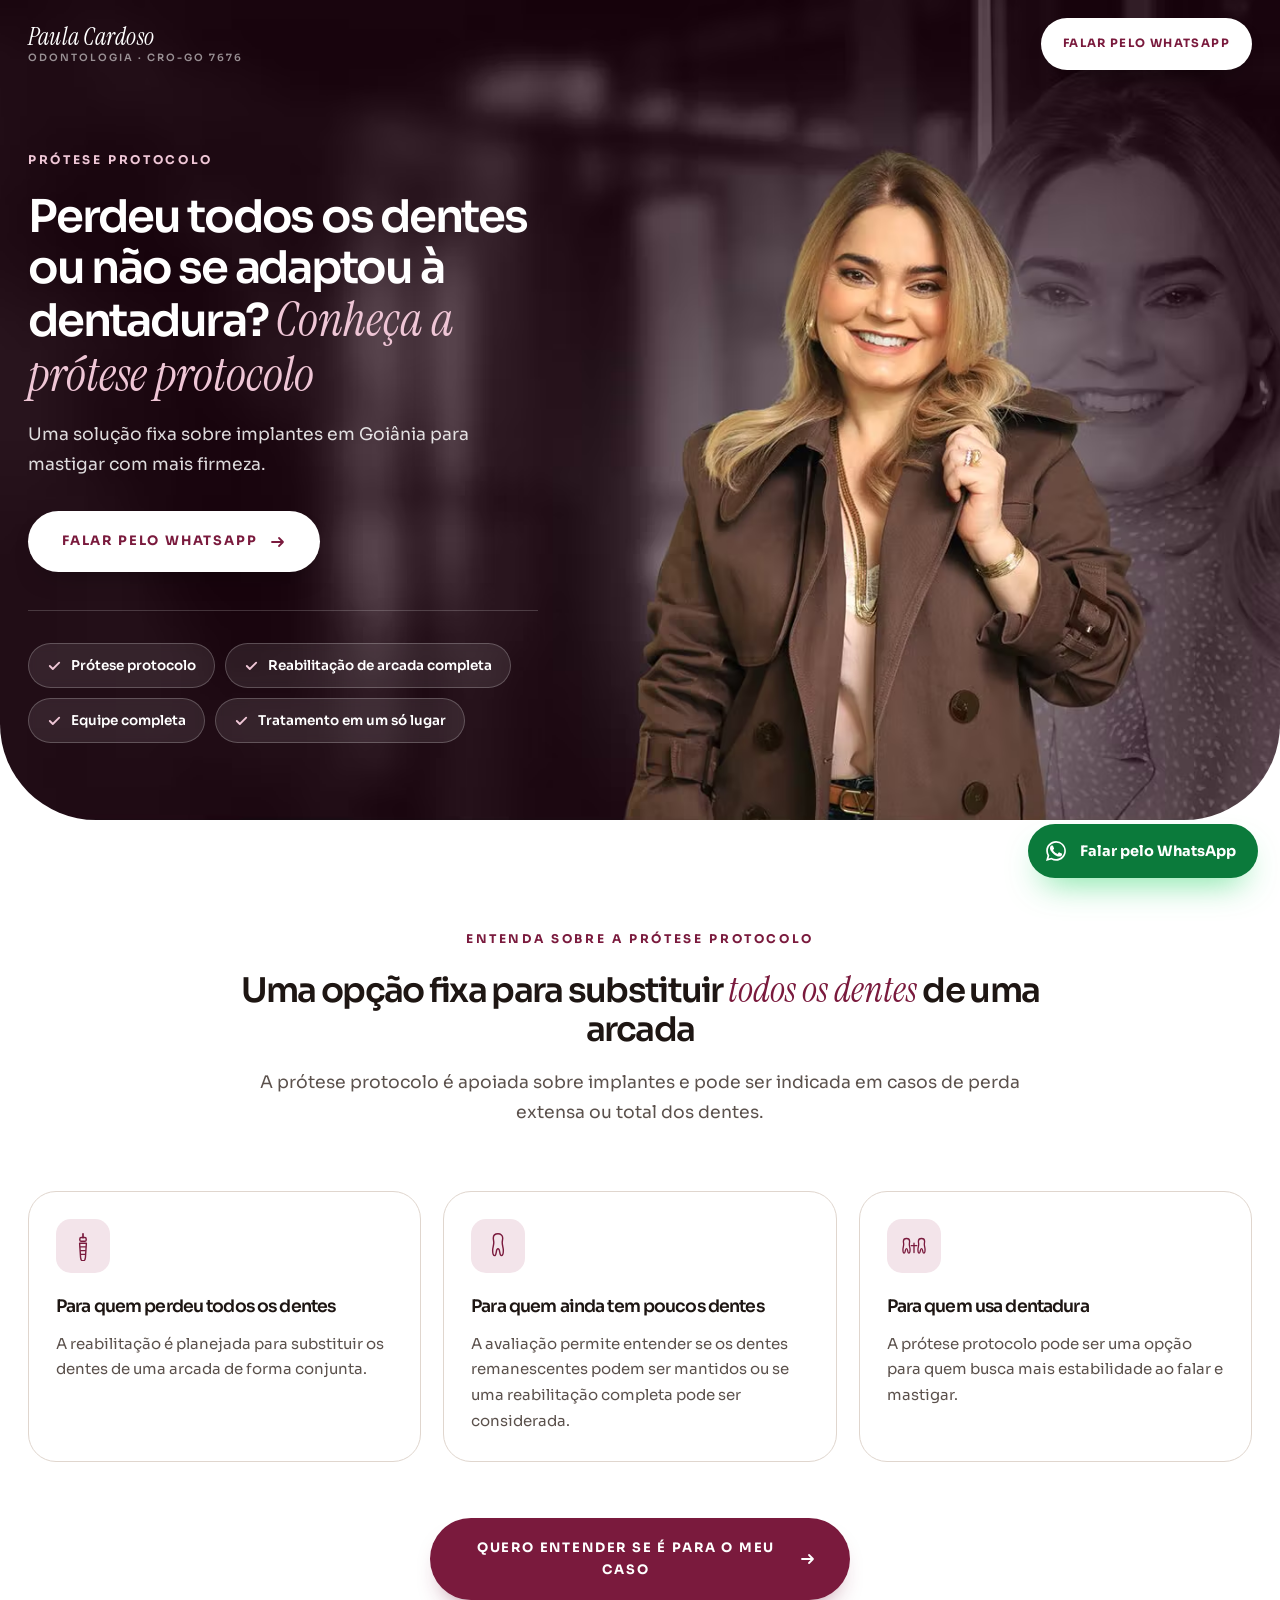
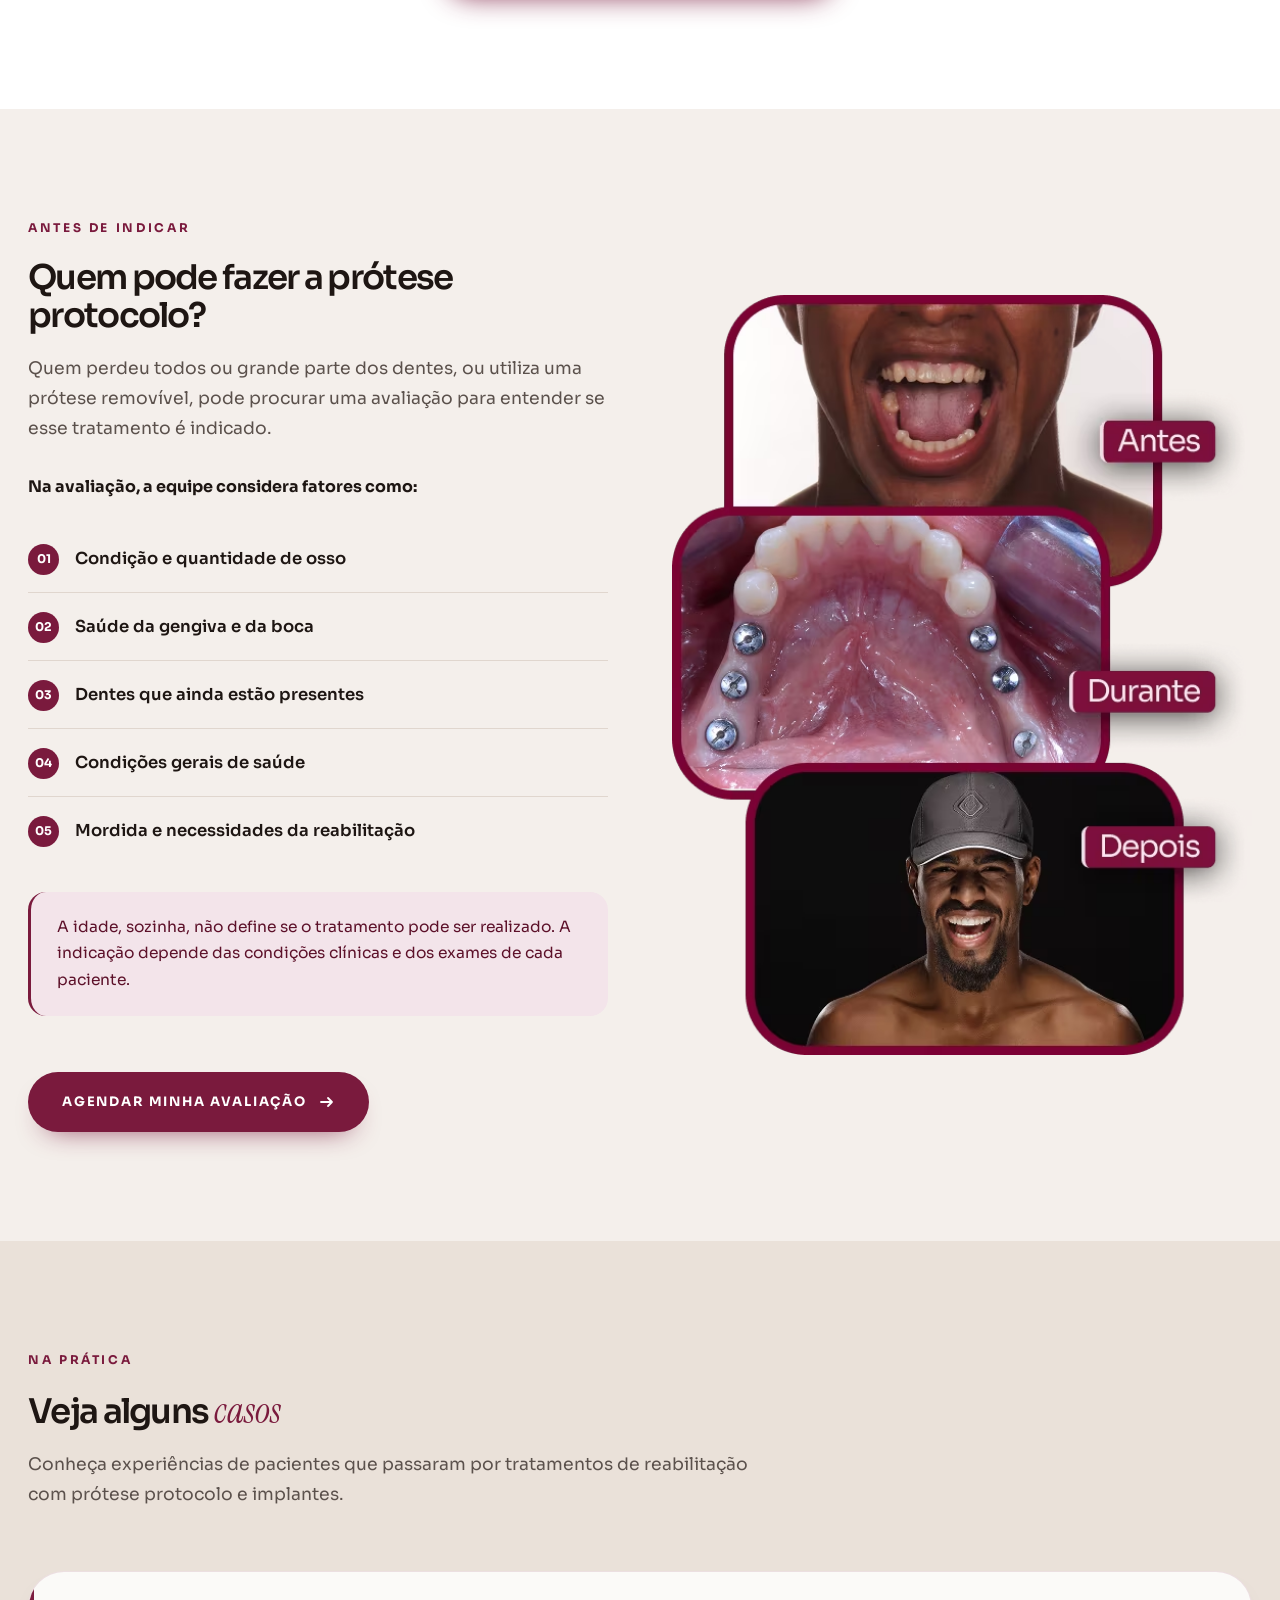
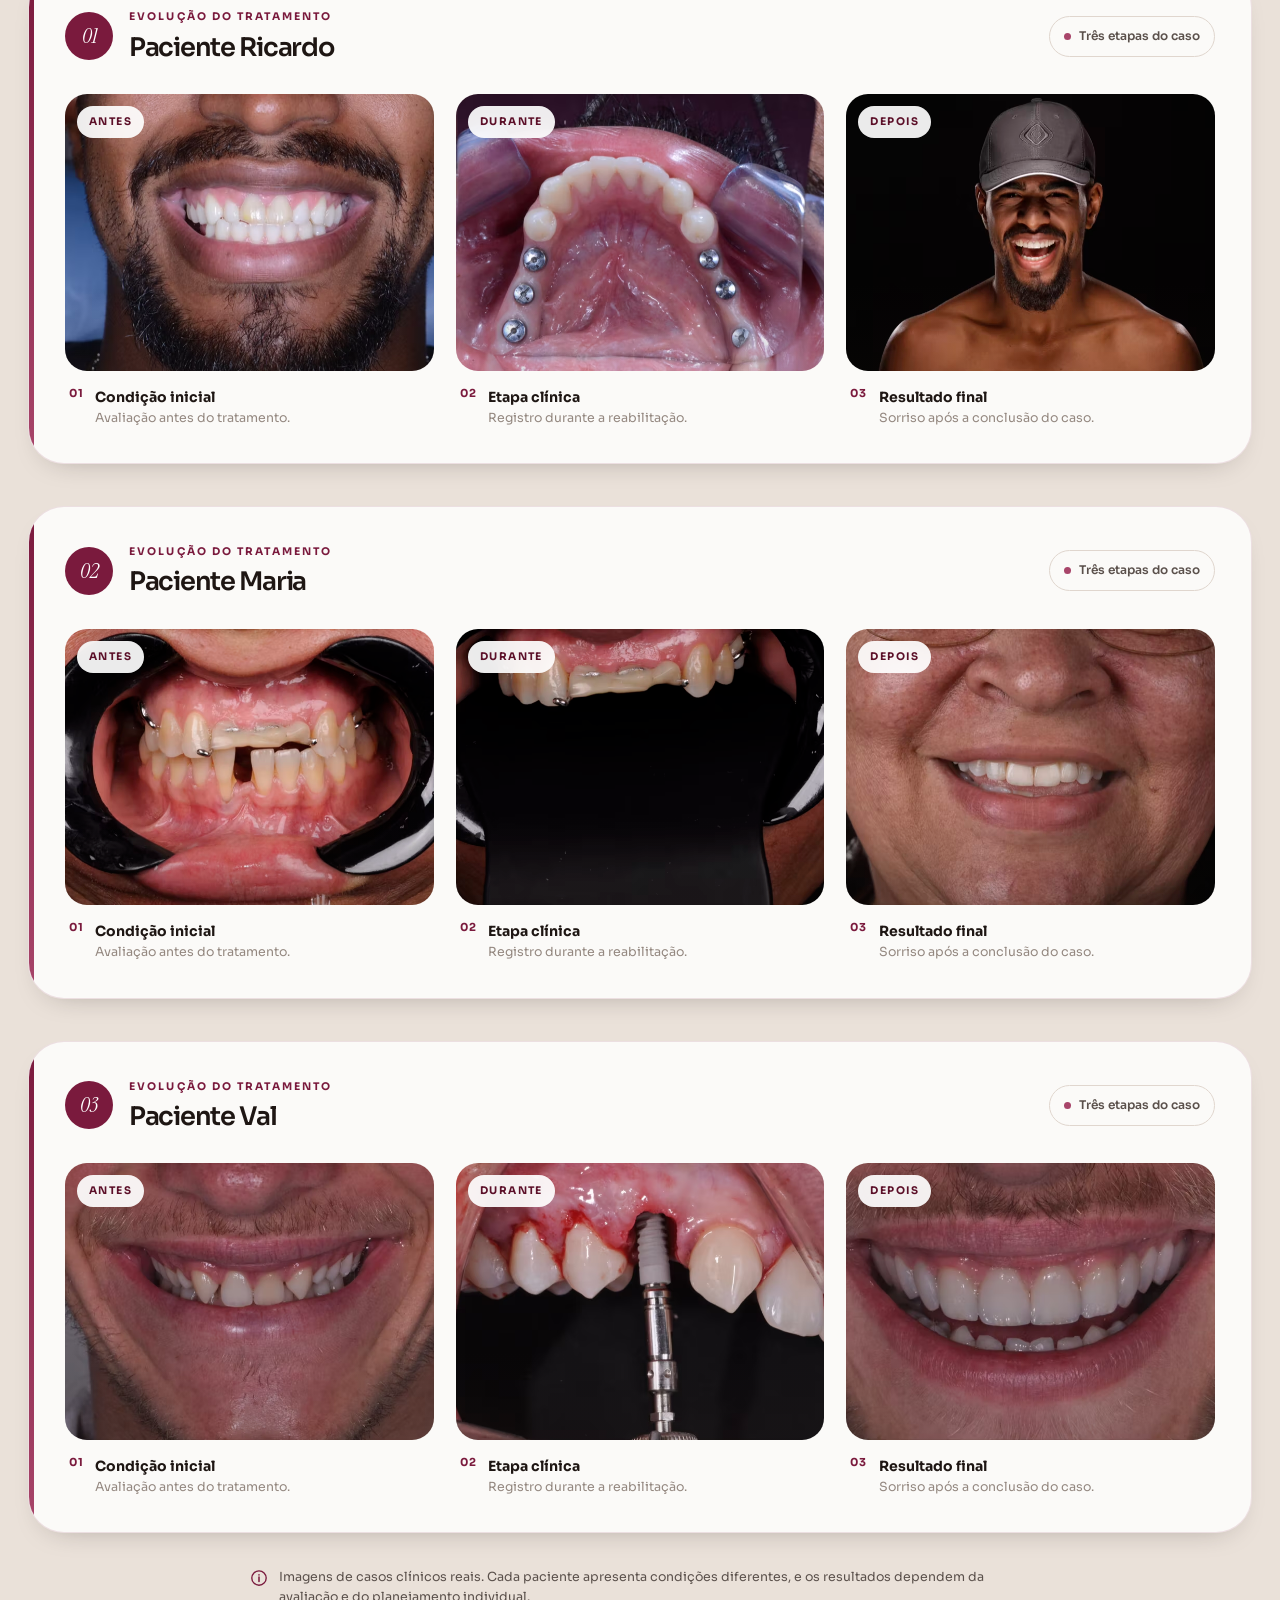
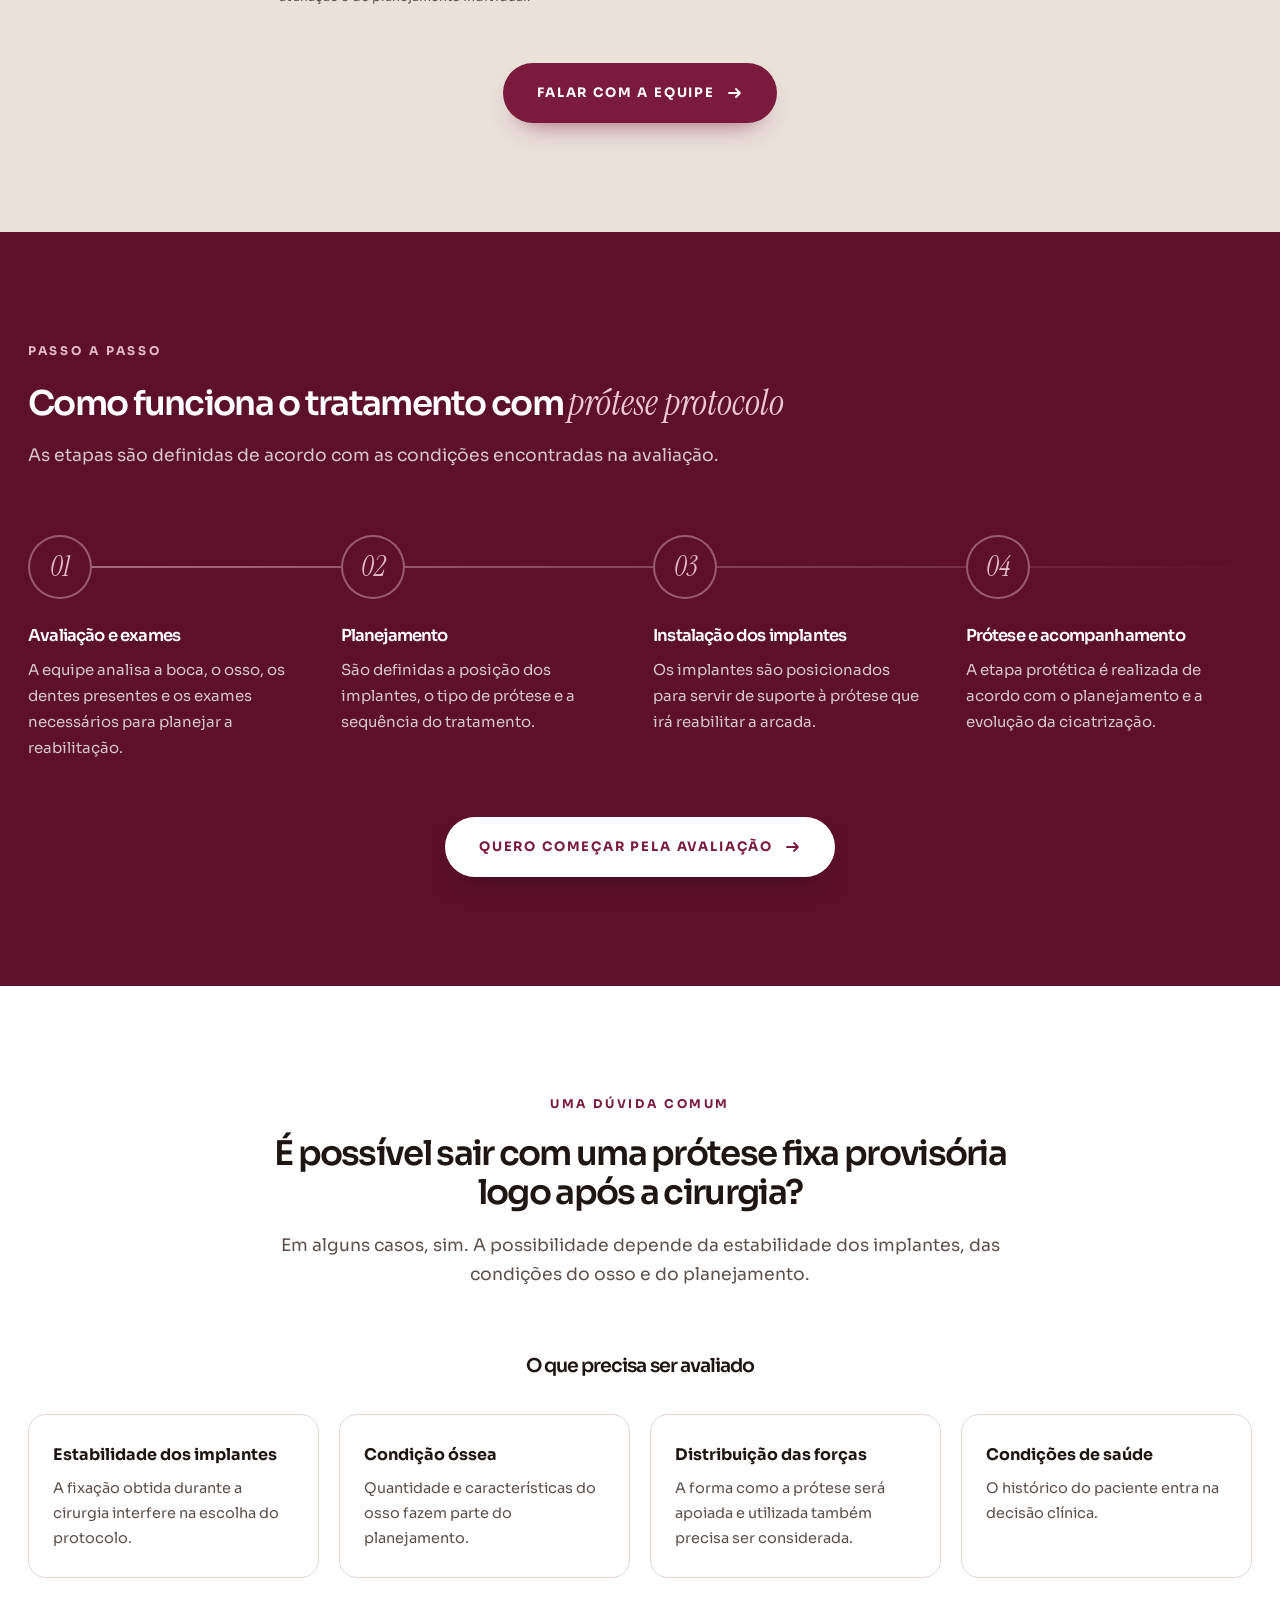
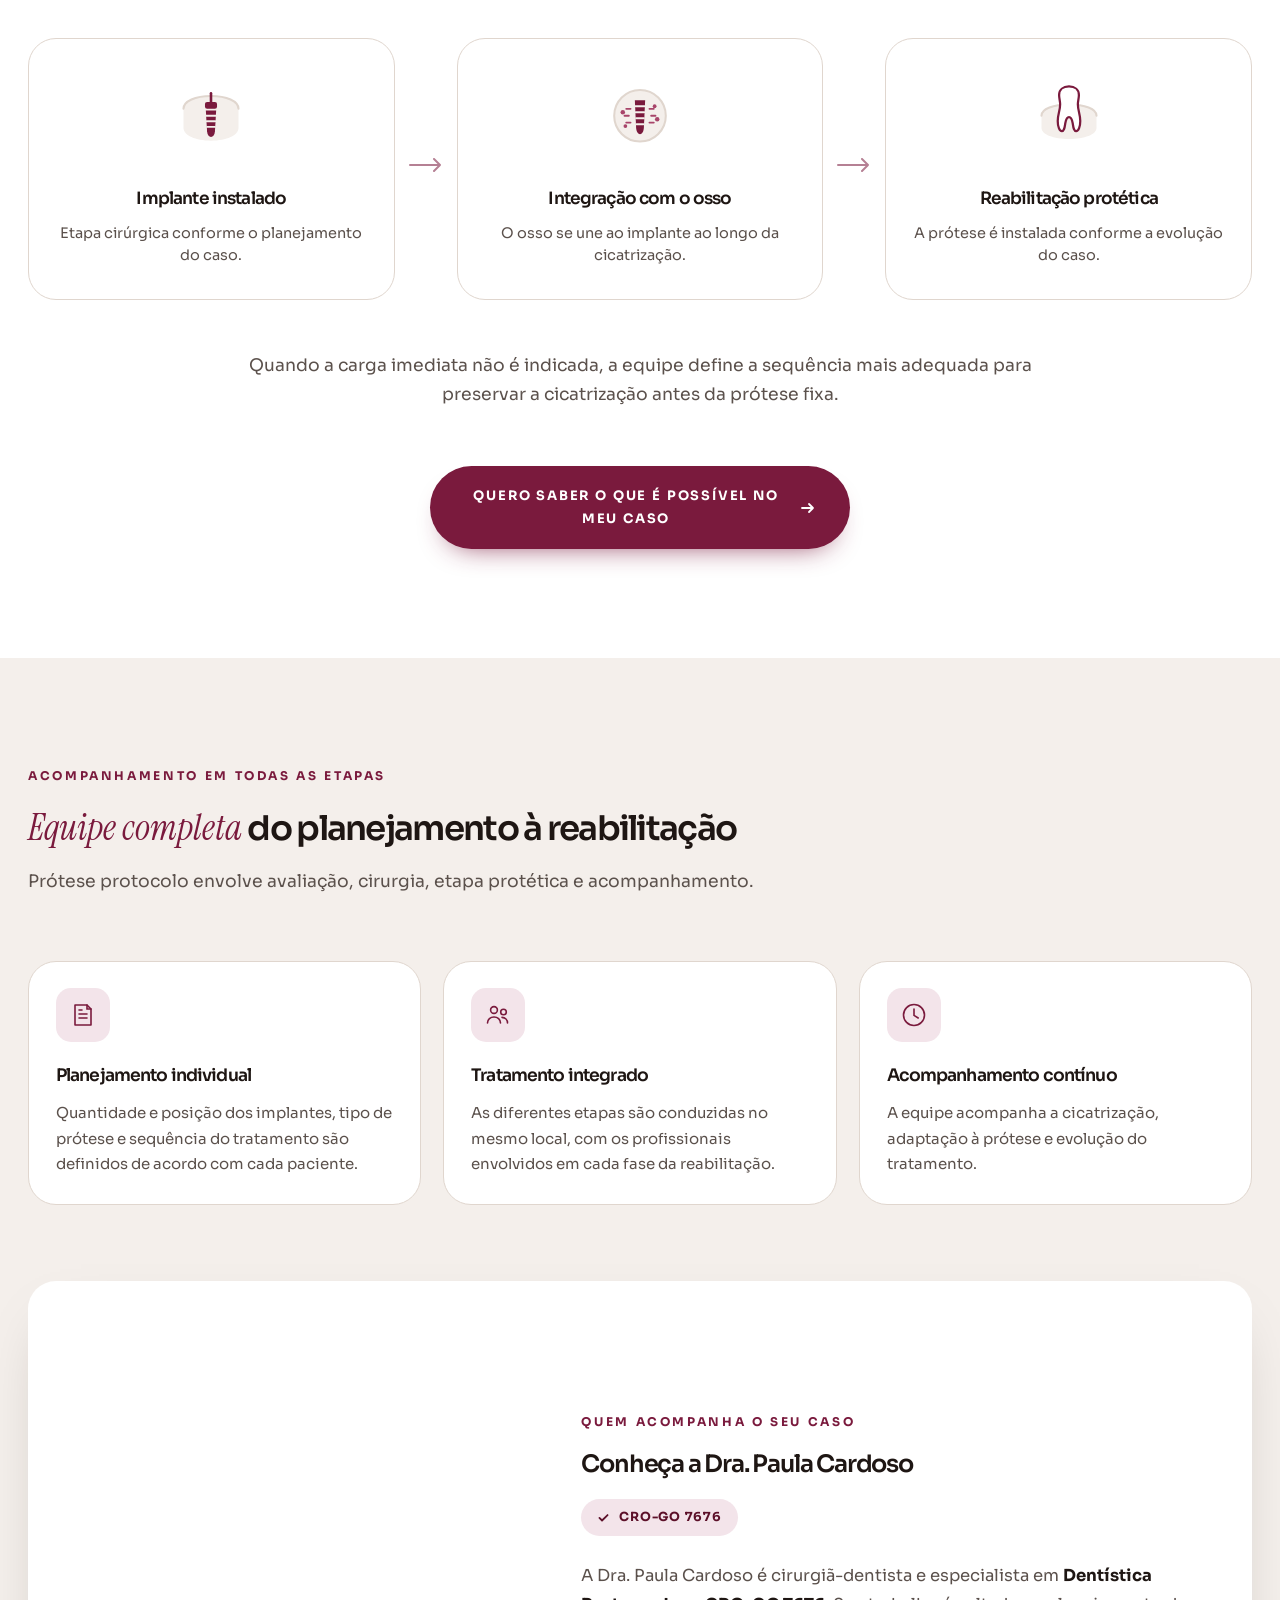
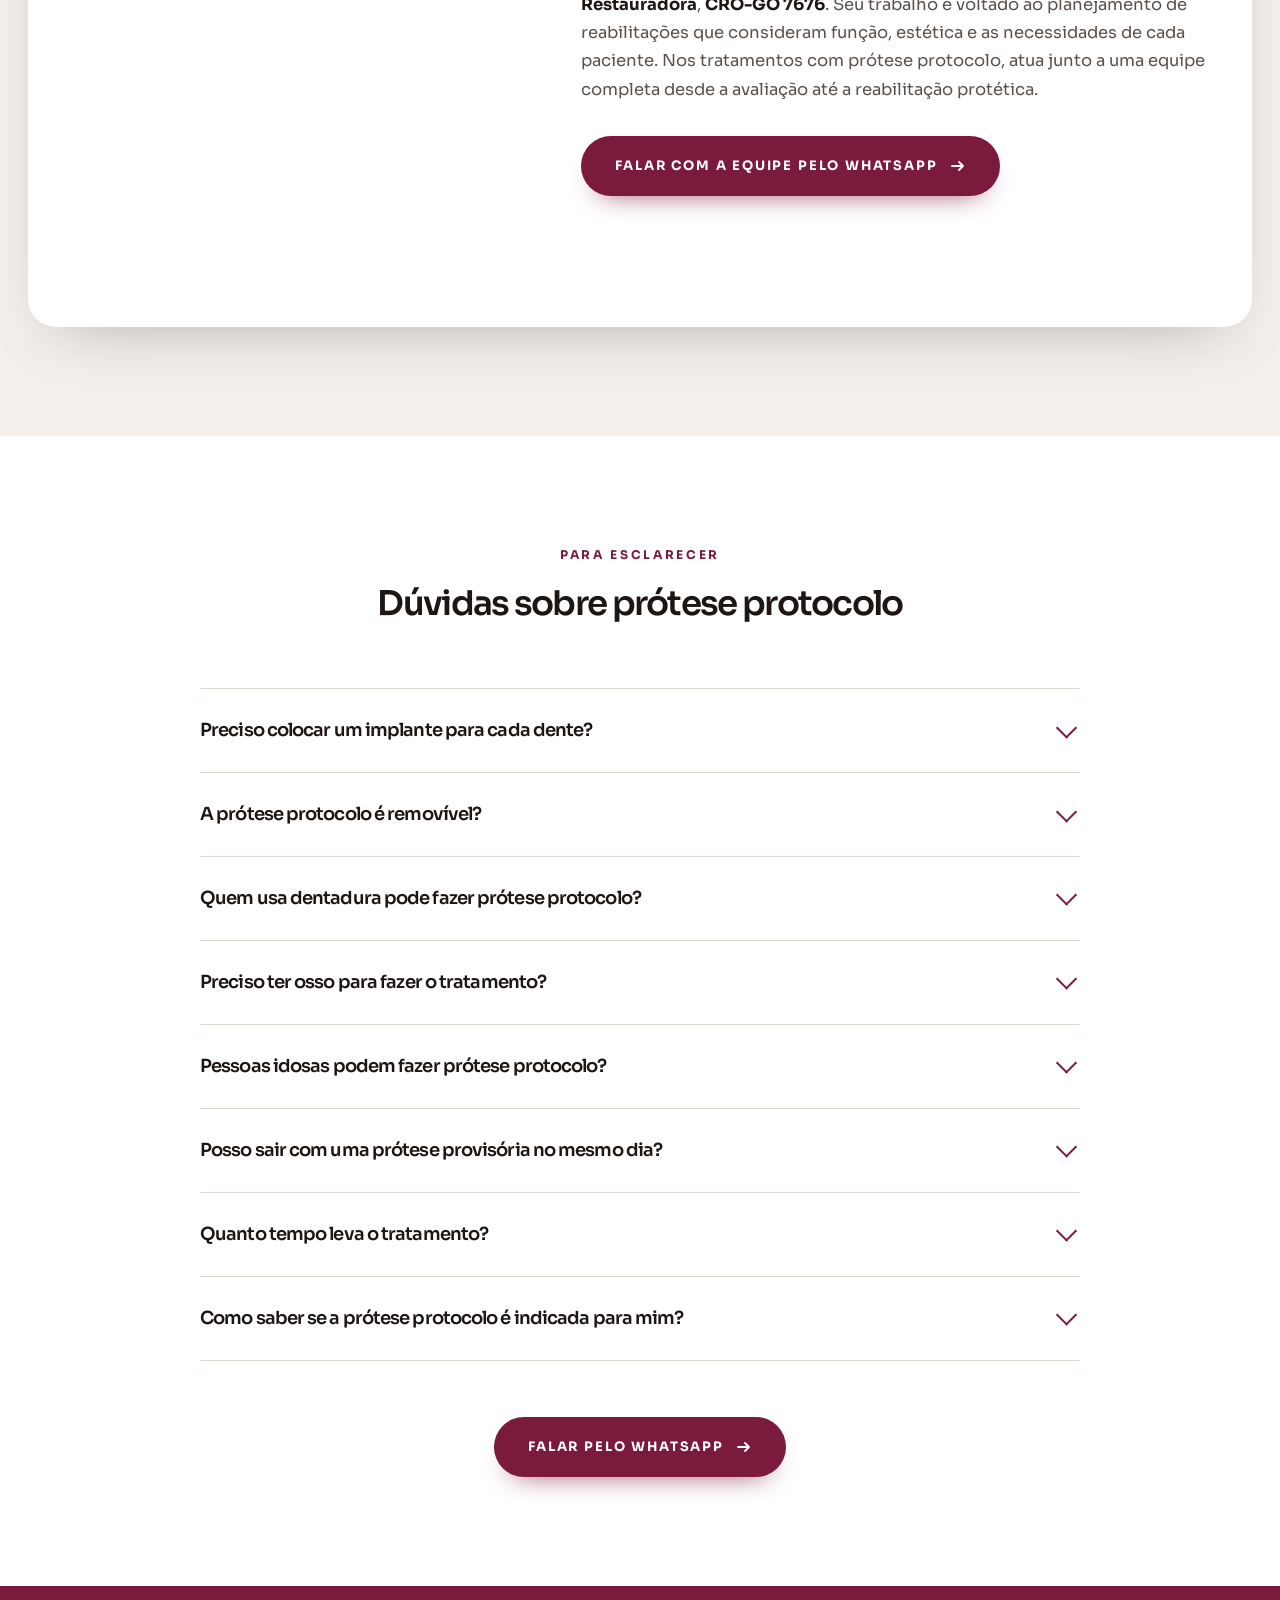
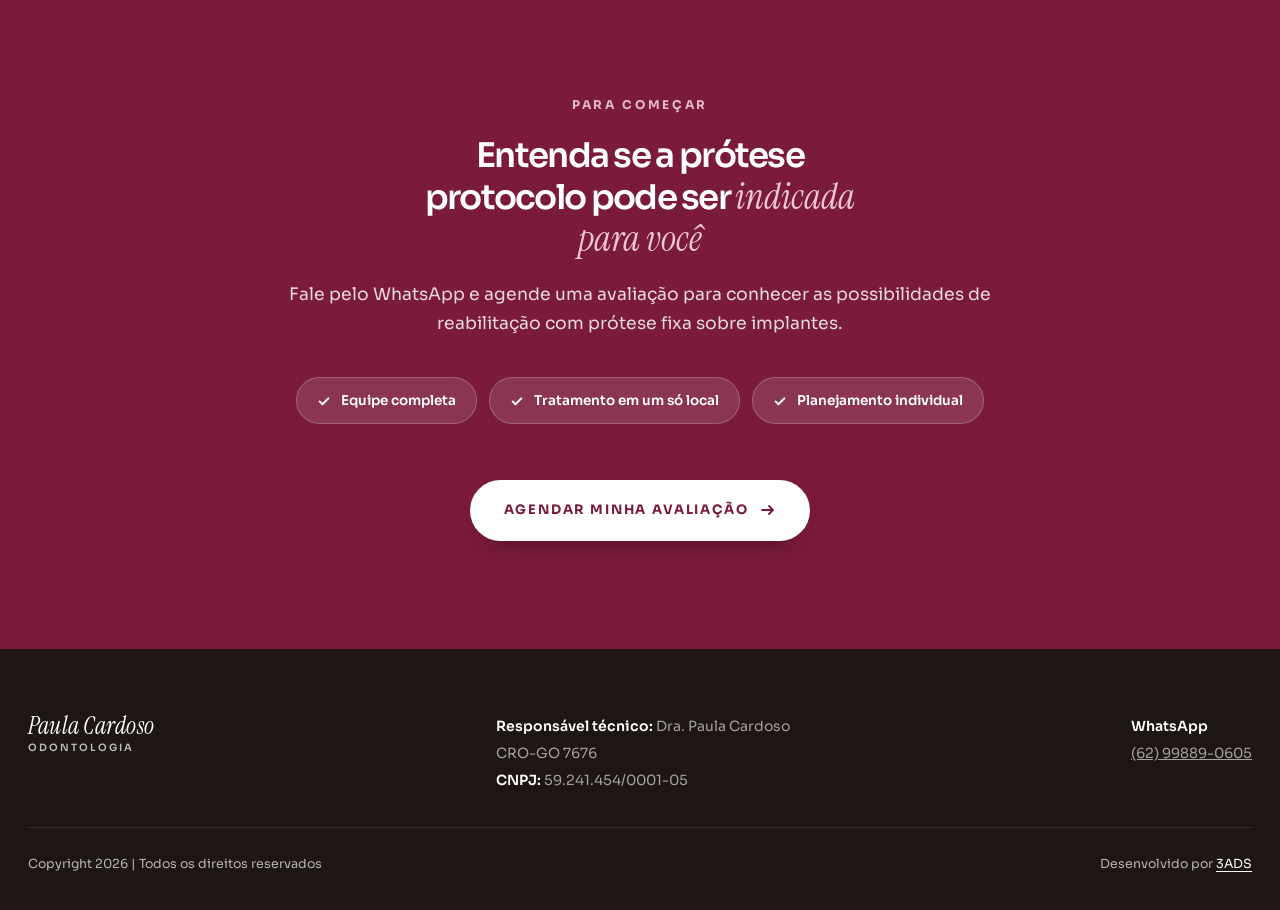
==== commit d96e40b4: "Optimize implant landing pages for performance and SEO" ====
--- a/implante-protocolo/index.html
+++ b/implante-protocolo/index.html
@@ -1,500 +1,67 @@
 <!DOCTYPE html>
 <html lang="pt-BR">
 <head>
+<meta charset="UTF-8">
+<meta name="viewport" content="width=device-width, initial-scale=1.0, viewport-fit=cover">
+<script>document.documentElement.classList.add('js');</script>
 <!-- Google Tag Manager -->
-<script>(function(w,d,s,l,i){w[l]=w[l]||[];w[l].push({'gtm.start':
-new Date().getTime(),event:'gtm.js'});var f=d.getElementsByTagName(s)[0],
-j=d.createElement(s),dl=l!='dataLayer'?'&l='+l:'';j.async=true;j.src=
-'https://www.googletagmanager.com/gtm.js?id='+i+dl;f.parentNode.insertBefore(j,f);
+<script>(function(w,d,s,l,i){var loaded=false;function load(){if(loaded)return;loaded=true;
+w[l]=w[l]||[];w[l].push({'gtm.start':new Date().getTime(),event:'gtm.js'});
+var f=d.getElementsByTagName(s)[0],j=d.createElement(s),dl=l!='dataLayer'?'&l='+l:'';
+j.async=true;j.src='https://www.googletagmanager.com/gtm.js?id='+i+dl;f.parentNode.insertBefore(j,f)}
+['pointerdown','keydown','touchstart','scroll'].forEach(function(e){w.addEventListener(e,load,{once:true,passive:true})});
+w.addEventListener('load',function(){w.setTimeout(load,3500)},{once:true});
 })(window,document,'script','dataLayer','GTM-TF6J2NST');</script>
 <!-- End Google Tag Manager -->
-<meta charset="UTF-8">
-<meta name="viewport" content="width=device-width, initial-scale=1.0">
 <title>Prótese Protocolo em Goiânia | Dra. Paula Cardoso</title>
-<meta name="description" content="Prótese protocolo fixa sobre implantes para reabilitação de arcada completa. Agende uma avaliação com a equipe da Dra. Paula Cardoso.">
-<meta name="robots" content="index,follow">
+<meta name="description" content="Prótese protocolo em Goiânia: reabilitação fixa de arcada completa sobre implantes, com planejamento individual. Agende sua avaliação.">
+<meta name="robots" content="index,follow,max-image-preview:large,max-snippet:-1,max-video-preview:-1">
+<meta name="googlebot" content="index,follow,max-image-preview:large,max-snippet:-1,max-video-preview:-1">
+<meta name="author" content="Dra. Paula Cardoso">
+<meta name="keywords" content="prótese protocolo em Goiânia, implante protocolo Goiânia, prótese fixa sobre implantes, arcada completa, reabilitação oral, Dra. Paula Cardoso">
+<meta name="theme-color" content="#190510">
+<meta name="geo.region" content="BR-GO">
+<meta name="geo.placename" content="Goiânia">
 <meta property="og:type" content="website">
+<meta property="og:site_name" content="Dra. Paula Cardoso Odontologia">
 <meta property="og:title" content="Prótese protocolo fixa sobre implantes | Dra. Paula Cardoso">
-<meta property="og:description" content="Uma opção fixa para substituir todos os dentes de uma arcada, com equipe completa em um só lugar.">
+<meta property="og:description" content="Prótese protocolo em Goiânia para reabilitação fixa de arcada completa, com planejamento individual e acompanhamento.">
 <meta property="og:url" content="https://paulacardosoessence.com.br/implante-protocolo/">
 <meta property="og:image" content="https://paulacardosoessence.com.br/implantes/images/og-cover.png">
+<meta property="og:image:width" content="1200">
+<meta property="og:image:height" content="630">
+<meta property="og:image:alt" content="Prótese protocolo com a Dra. Paula Cardoso em Goiânia">
 <meta property="og:locale" content="pt_BR">
 <meta name="twitter:card" content="summary_large_image">
 <meta name="twitter:title" content="Prótese protocolo fixa sobre implantes | Dra. Paula Cardoso">
-<meta name="twitter:description" content="Uma opção fixa para substituir todos os dentes de uma arcada, com equipe completa em um só lugar.">
+<meta name="twitter:description" content="Prótese protocolo em Goiânia para reabilitação fixa de arcada completa sobre implantes.">
 <meta name="twitter:image" content="https://paulacardosoessence.com.br/implantes/images/og-cover.png">
+<meta name="twitter:image:alt" content="Prótese protocolo com a Dra. Paula Cardoso em Goiânia">
 <link rel="canonical" href="https://paulacardosoessence.com.br/implante-protocolo/">
+<link rel="alternate" hreflang="pt-BR" href="https://paulacardosoessence.com.br/implante-protocolo/">
+<link rel="alternate" type="text/plain" href="/llms.txt" title="Informações para assistentes de IA">
 <link rel="icon" href="../implantes/images/brand/favicon.svg" type="image/svg+xml">
-<link rel="preconnect" href="https://fonts.googleapis.com">
-<link rel="preconnect" href="https://fonts.gstatic.com" crossorigin>
-<link href="https://fonts.googleapis.com/css2?family=Instrument+Serif:ital@0;1&family=Sora:wght@300;400;500;600;700;800&display=swap" rel="stylesheet">
-<style>
-/* =========================================================
-   DNA VISUAL — Dra. Paula Cardoso (base Figma "LP Base AGO26")
-   Trocar as variáveis abaixo ajusta a página inteira.
-   ========================================================= */
-:root{
-  --wine:#7A1A3D;          /* primária — botões, títulos de apoio */
-  --wine-deep:#5C1029;     /* hover / fundos escuros */
-  --wine-soft:#A8456A;     /* destaques dentro de títulos */
-  --wine-tint:#F3E4EA;     /* fundos suaves, chips */
-
-  --cream:#F4EFEB;         /* fundo quente principal */
-  --cream-2:#EAE1D9;       /* faixa alternada */
-  --white:#FFFFFF;
-
-  --ink:#1E1613;           /* texto principal */
-  --ink-2:#5B514C;         /* texto secundário */
-  --ink-3:#948880;         /* legendas */
-  --line:#E0D6CE;          /* bordas */
-  --line-dark:rgba(255,255,255,.16);
-
-  --banner-bg:#190510;      /* fundo dos banners do hero */
-
-  --wa:#25D366;
-
-  --ff-display:'Instrument Serif', Georgia, 'Times New Roman', serif;
-  --ff-text:'Sora', -apple-system, BlinkMacSystemFont, sans-serif;
-
-  --r-sm:10px;
-  --r:18px;
-  --r-lg:28px;
-  --ease:cubic-bezier(.22,.61,.36,1);
-  --shadow:0 24px 60px -32px rgba(30,22,19,.35);
-  --shadow-sm:0 12px 30px -20px rgba(30,22,19,.4);
-}
-
-*{margin:0;padding:0;box-sizing:border-box}
-html{scroll-behavior:smooth;-webkit-text-size-adjust:100%}
-body{
-  font-family:var(--ff-text);
-  font-weight:400;
-  font-size:16.5px;
-  line-height:1.72;
-  color:var(--ink);
-  background:var(--cream);
-  -webkit-font-smoothing:antialiased;
-  overflow-x:hidden;
-}
-img{display:block;max-width:100%;height:auto}
-a{color:inherit;text-decoration:none}
-button{font:inherit;cursor:pointer;border:none;background:none;color:inherit}
-::selection{background:var(--wine);color:#fff}
-
-.wrap{width:100%;max-width:1280px;margin:0 auto;padding:0 28px}
-.wrap-narrow{width:100%;max-width:880px;margin:0 auto;padding:0 28px}
-
-/* ---------- Tipografia ---------- */
-.eyebrow{
-  font-size:12px;font-weight:700;letter-spacing:.22em;text-transform:uppercase;
-  color:var(--wine);display:flex;align-items:center;
-}
-.eyebrow.center{justify-content:center}
-
-/* Títulos em Sora com tracking -5%. A Instrument Serif fica só nos destaques (.em). */
-h1,h2,h3{font-family:var(--ff-text);font-weight:600;line-height:1.14;letter-spacing:-.05em}
-h1{font-size:clamp(29px,3.9vw,45px)}
-h2{font-size:clamp(22px,2.8vw,34px)}
-h3{font-size:clamp(17px,1.6vw,19px);line-height:1.35}
-.em{
-  font-family:var(--ff-display);font-style:italic;font-weight:400;
-  font-size:1.06em;letter-spacing:0;color:var(--wine);
-}
-.sec-dark .em,.sec-wine .em{color:#EFC6D6}
-.lead{font-size:clamp(17px,1.35vw,19px);color:var(--ink-2);max-width:62ch}
-p{color:var(--ink-2)}
-
-/* ---------- Botões ---------- */
-.btn{
-  display:inline-flex;align-items:center;justify-content:center;gap:12px;
-  background:var(--wine);color:#fff;
-  font-size:13px;font-weight:700;letter-spacing:.14em;text-transform:uppercase;
-  padding:19px 34px;border-radius:100px;
-  transition:background .35s var(--ease),transform .35s var(--ease),box-shadow .35s var(--ease);
-  box-shadow:0 14px 28px -18px rgba(122,26,61,.9);
-  text-align:center;
-}
-.btn:hover{background:var(--wine-deep);transform:translateY(-2px);box-shadow:0 20px 34px -18px rgba(122,26,61,.95)}
-.btn svg{flex:none;transition:transform .35s var(--ease)}
-.btn:hover svg{transform:translateX(4px)}
-.btn-light{background:#fff;color:var(--wine);box-shadow:0 14px 28px -18px rgba(0,0,0,.5)}
-.btn-light:hover{background:#fff;color:var(--wine-deep)}
-.btn-ghost{background:transparent;color:var(--wine);border:1.5px solid var(--wine);box-shadow:none}
-.btn-ghost:hover{background:var(--wine);color:#fff}
-.btn-sm{padding:13px 22px;font-size:11.5px;letter-spacing:.12em}
-
-.cta-row{display:flex;justify-content:center;margin-top:clamp(38px,5vw,56px)}
-.cta-row.left{justify-content:flex-start}
-
-/* ---------- Reveal ---------- */
-.rv{opacity:0;transform:translateY(26px);transition:opacity .85s var(--ease),transform .85s var(--ease)}
-.rv.in{opacity:1;transform:none}
-@media (prefers-reduced-motion:reduce){
-  html{scroll-behavior:auto}
-  .rv{opacity:1;transform:none;transition:none}
-}
-
-/* ---------- Header ---------- */
-.hdr{
-  position:fixed;inset:0 0 auto 0;z-index:80;
-  padding:18px 0;
-  transition:background .4s var(--ease),padding .4s var(--ease),box-shadow .4s var(--ease);
-}
-.hdr.stuck{background:rgba(244,239,235,.92);backdrop-filter:blur(14px);padding:11px 0;box-shadow:0 1px 0 var(--line)}
-.hdr .wrap{display:flex;align-items:center;justify-content:space-between;gap:20px}
-.logo{display:flex;flex-direction:column;line-height:1.05}
-.logo .n{font-family:var(--ff-display);font-style:italic;font-size:24px;font-weight:400;letter-spacing:.01em;color:var(--ink)}
-.logo .s{font-size:10px;font-weight:600;letter-spacing:.2em;text-transform:uppercase;color:var(--ink-3);margin-top:4px}
-/* Sobre o banner escuro do hero, o header fica claro */
-.hdr:not(.stuck) .logo .n{color:#fff}
-.hdr:not(.stuck) .logo .s{color:rgba(255,255,255,.55)}
-.hdr:not(.stuck) .btn{background:#fff;color:var(--wine);box-shadow:0 14px 28px -18px rgba(0,0,0,.6)}
-@media (max-width:560px){.hdr .btn{display:none}}
-
-/* ---------- Hero — banner full-bleed ---------- */
-/* fundo branco atrás dos cantos arredondados, para casar com a seção seguinte */
-.hero-wrap{background:var(--white)}
-.hero{
-  border-bottom-left-radius:120px;border-bottom-right-radius:120px;overflow:hidden;
-  position:relative;display:flex;align-items:center;
-  min-height:clamp(560px,50vw,820px);
-  padding:150px 0 clamp(56px,6vw,88px);
-  color:#fff;
-  background:var(--banner-bg) url('../implantes/images/hero-desktop.jpg') no-repeat center center;
-  background-size:cover;
-}
-.hero-content{position:relative;z-index:1;max-width:min(510px,48%)}
-.hero .eyebrow{color:#EFC6D6}
-.hero h1{margin:20px 0 18px;color:#fff}
-.hero .em{color:#EFC6D6}
-.hero .lead{max-width:46ch;color:rgba(255,255,255,.82)}
-.hero .cta-row{justify-content:flex-start;margin-top:32px}
-
-.pills{display:flex;flex-wrap:wrap;gap:10px;margin-top:38px;padding-top:32px;border-top:1px solid rgba(255,255,255,.18)}
-.pill{
-  display:inline-flex;align-items:center;gap:9px;
-  background:rgba(255,255,255,.09);border:1px solid rgba(255,255,255,.22);
-  padding:10px 18px;border-radius:100px;font-size:13.5px;font-weight:600;color:#fff;
-  backdrop-filter:blur(4px);
-}
-.pill svg{flex:none;color:#EFC6D6}
-
-/* ---------- Seções ---------- */
-section{position:relative}
-.sec{padding:clamp(72px,8.5vw,124px) 0}
-.sec-cream2{background:var(--cream-2)}
-.sec-white{background:var(--white)}
-.sec-dark{background:var(--wine-deep);color:#fff}
-.sec-dark h2,.sec-dark h3{color:#fff}
-.sec-dark p{color:rgba(255,255,255,.76)}
-.sec-dark .eyebrow{color:#E6B9CA}
-.sec-wine{background:var(--wine);color:#fff}
-.sec-wine h2{color:#fff}
-.sec-wine p{color:rgba(255,255,255,.82)}
-
-.sec-head{max-width:800px;margin-bottom:clamp(40px,5vw,64px)}
-.sec-head.center{margin-left:auto;margin-right:auto;text-align:center}
-.sec-head.center .lead{margin-left:auto;margin-right:auto}
-.sec-head h2{margin:20px 0 18px}
-
-/* ---------- Cards genéricos ---------- */
-.grid{display:grid;gap:22px}
-.g-3{grid-template-columns:repeat(3,1fr)}
-.g-4{grid-template-columns:repeat(4,1fr)}
-.g-2{grid-template-columns:repeat(2,1fr)}
-
-.card{
-  background:#fff;border:1px solid var(--line);border-radius:var(--r-lg);
-  padding:clamp(24px,2.1vw,30px);
-}
-.card h3{margin-bottom:12px;font-size:clamp(16px,1.35vw,18px)}
-.card p{font-size:15px}
-.card .ico{
-  width:54px;height:54px;border-radius:15px;background:var(--wine-tint);
-  display:grid;place-items:center;margin-bottom:22px;color:var(--wine);
-}
-
-/* ---------- Seção critérios ---------- */
-.split{display:grid;grid-template-columns:1fr 1fr;gap:clamp(36px,5vw,74px);align-items:center}
-.split-media img{width:100%;aspect-ratio:4/5;object-fit:cover;border-radius:var(--r-lg);box-shadow:var(--shadow)}
-.split-media .clinical-stages{height:auto;aspect-ratio:auto;object-fit:contain;border-radius:0;box-shadow:none}
-.crit{list-style:none;display:flex;flex-direction:column;gap:2px;margin-top:26px}
-.crit li{display:flex;align-items:center;gap:16px;padding:17px 0;border-bottom:1px solid var(--line);font-weight:600;font-size:16.5px}
-.crit li:last-child{border-bottom:none}
-.crit .n{
-  width:31px;height:31px;border-radius:50%;background:var(--wine);color:#fff;flex:none;
-  display:grid;place-items:center;font-size:12px;font-weight:700;font-family:var(--ff-text);
-}
-.note{
-  margin-top:28px;padding:22px 26px;background:var(--wine-tint);border-radius:var(--r);
-  font-size:15.5px;color:var(--wine-deep);border-left:3px solid var(--wine);
-}
-
-/* ---------- Casos clínicos ---------- */
-.cases-intro{max-width:720px;margin-bottom:clamp(38px,5vw,62px)}
-.case-list{display:flex;flex-direction:column;gap:clamp(26px,4vw,42px)}
-.patient-case{
-  position:relative;overflow:hidden;background:rgba(255,255,255,.82);
-  border:1px solid rgba(122,26,61,.12);border-radius:clamp(24px,3vw,36px);
-  padding:clamp(22px,3vw,36px);box-shadow:var(--shadow-sm);
-}
-.patient-case::before{
-  content:"";position:absolute;inset:0 auto 0 0;width:5px;
-  background:linear-gradient(180deg,var(--wine),var(--wine-soft));
-}
-.patient-head{display:flex;align-items:center;justify-content:space-between;gap:24px;margin-bottom:clamp(22px,3vw,30px)}
-.patient-id{display:flex;align-items:center;gap:16px}
-.case-number{
-  width:48px;height:48px;border-radius:50%;flex:none;display:grid;place-items:center;
-  background:var(--wine);color:#fff;font-family:var(--ff-display);font-style:italic;font-size:22px;
-}
-.patient-kicker{display:block;margin-bottom:3px;color:var(--wine);font-size:10.5px;font-weight:700;letter-spacing:.2em;text-transform:uppercase}
-.patient-head h3{font-size:clamp(20px,2vw,26px)}
-.patient-note{
-  display:inline-flex;align-items:center;gap:8px;flex:none;padding:9px 14px;
-  border:1px solid var(--line);border-radius:100px;color:var(--ink-2);font-size:12px;font-weight:600;
-}
-.patient-note::before{content:"";width:7px;height:7px;border-radius:50%;background:var(--wine-soft)}
-.case-stages{display:grid;grid-template-columns:repeat(3,minmax(0,1fr));gap:clamp(14px,2vw,22px)}
-.case-stage{min-width:0}
-.stage-media{position:relative;overflow:hidden;aspect-ratio:4/3;border-radius:clamp(16px,2vw,22px);background:var(--cream-2)}
-.stage-media::after{
-  content:"";position:absolute;inset:auto 0 0;height:32%;pointer-events:none;
-  background:linear-gradient(transparent,rgba(30,22,19,.14));
-}
-.stage-media img{width:100%;height:100%;object-fit:cover;transition:transform .6s var(--ease)}
-.case-stage:hover .stage-media img{transform:scale(1.025)}
-.stage-tag{
-  position:absolute;z-index:1;top:12px;left:12px;padding:7px 12px;border-radius:100px;
-  background:rgba(255,255,255,.92);color:var(--wine-deep);box-shadow:0 8px 24px -16px rgba(30,22,19,.7);
-  font-size:10.5px;font-weight:800;letter-spacing:.14em;text-transform:uppercase;backdrop-filter:blur(8px);
-}
-.stage-caption{display:flex;gap:11px;align-items:flex-start;padding:14px 4px 0}
-.stage-index{color:var(--wine);font-size:11px;font-weight:800;letter-spacing:.1em;line-height:1.6}
-.stage-caption strong{display:block;color:var(--ink);font-size:14px;font-weight:700;line-height:1.45}
-.stage-caption span:last-child{display:block;color:var(--ink-3);font-size:12.5px;line-height:1.45;margin-top:2px}
-.cases-disclaimer{
-  display:flex;align-items:flex-start;gap:11px;margin:clamp(26px,3vw,34px) auto 0;max-width:780px;
-  color:var(--ink-2);font-size:12.5px;line-height:1.6;text-align:left;
-}
-.cases-disclaimer svg{flex:none;color:var(--wine);margin-top:2px}
-
-/* ---------- Linha do tempo (passo a passo) ---------- */
-.timeline{position:relative;margin-top:clamp(28px,3.5vw,44px)}
-.timeline::before{
-  content:"";position:absolute;left:0;right:0;top:31px;height:2px;
-  background:linear-gradient(90deg,rgba(230,185,202,.55),rgba(230,185,202,.22) 70%,rgba(230,185,202,0));
-}
-.tl-steps{list-style:none;display:grid;grid-template-columns:repeat(4,1fr);gap:26px;position:relative}
-.tl-step{padding-right:20px}
-.tl-node{
-  width:64px;height:64px;border-radius:50%;
-  background:var(--wine-deep);border:2px solid rgba(230,185,202,.45);
-  display:grid;place-items:center;position:relative;z-index:1;margin-bottom:26px;
-  font-family:var(--ff-display);font-style:italic;font-size:28px;font-weight:400;color:#E6B9CA;line-height:1;
-}
-.tl-step h3{font-size:16.5px;margin-bottom:10px}
-.tl-step p{font-size:15px}
-
-/* ---------- Infográfico osseointegração ---------- */
-.info-flow{display:grid;grid-template-columns:1fr auto 1fr auto 1fr;align-items:center;gap:14px;margin-top:clamp(40px,5vw,60px)}
-.info-step{background:#fff;border:1px solid var(--line);border-radius:var(--r-lg);padding:32px 26px;text-align:center}
-.info-step svg{margin:0 auto 18px}
-.info-step b{display:block;font-family:var(--ff-text);font-size:17px;font-weight:600;letter-spacing:-.05em;color:var(--ink);margin-bottom:8px}
-.info-step span{font-size:14.5px;color:var(--ink-2);display:block;line-height:1.55}
-.info-arrow{color:var(--wine);opacity:.55}
-
-.check-grid{display:grid;grid-template-columns:repeat(4,1fr);gap:20px;margin-top:34px}
-.check{background:#fff;border:1px solid var(--line);border-radius:var(--r);padding:26px 24px}
-.check b{display:block;font-size:16px;color:var(--ink);margin-bottom:8px}
-.check p{font-size:14.5px}
-.check .bar{width:30px;height:3px;background:var(--wine);border-radius:2px;margin-bottom:16px}
-
-/* ---------- Dra. Paula ---------- */
-.doctor{
-  display:grid;grid-template-columns:.85fr 1.15fr;gap:clamp(32px,4.5vw,64px);align-items:center;
-  background:#fff;border-radius:var(--r-lg);overflow:hidden;box-shadow:var(--shadow);margin-top:clamp(48px,6vw,76px);
-}
-.doctor img{width:100%;height:100%;min-height:420px;object-fit:cover}
-.doctor .txt{padding:clamp(32px,4vw,58px) clamp(28px,3.6vw,54px) clamp(32px,4vw,58px) 0}
-.doctor h3{font-size:clamp(19px,1.9vw,24px);margin:16px 0 18px}
-.doctor .cro{
-  display:inline-flex;align-items:center;gap:9px;background:var(--wine-tint);color:var(--wine-deep);
-  padding:8px 16px;border-radius:100px;font-size:12.5px;font-weight:700;letter-spacing:.06em;margin-bottom:26px;
-}
-
-/* ---------- FAQ ---------- */
-.faq{max-width:880px;margin:0 auto;border-top:1px solid var(--line)}
-.faq details{border-bottom:1px solid var(--line)}
-.faq summary{
-  list-style:none;cursor:pointer;padding:26px 46px 26px 0;position:relative;
-  font-family:var(--ff-text);font-size:clamp(16px,1.45vw,18px);font-weight:600;letter-spacing:-.05em;color:var(--ink);
-  transition:color .3s var(--ease);
-}
-.faq summary::-webkit-details-marker{display:none}
-.faq summary:hover{color:var(--wine)}
-.faq summary::after{
-  content:"";position:absolute;right:6px;top:50%;width:13px;height:13px;
-  border-right:2px solid var(--wine);border-bottom:2px solid var(--wine);
-  transform:translateY(-70%) rotate(45deg);transition:transform .35s var(--ease);
-}
-.faq details[open] summary::after{transform:translateY(-30%) rotate(-135deg)}
-.faq .ans{padding:0 60px 28px 0;font-size:16px;color:var(--ink-2);animation:fade .45s var(--ease)}
-@keyframes fade{from{opacity:0;transform:translateY(-6px)}to{opacity:1;transform:none}}
-
-/* ---------- CTA final ---------- */
-.final{text-align:center}
-.final h2{max-width:17ch;margin:22px auto 20px}
-.final .lead{margin:0 auto}
-.seals{display:flex;flex-wrap:wrap;justify-content:center;gap:12px;margin:38px 0 6px}
-.seal{
-  display:inline-flex;align-items:center;gap:10px;background:rgba(255,255,255,.12);
-  border:1px solid rgba(255,255,255,.22);padding:11px 20px;border-radius:100px;
-  font-size:13.5px;font-weight:600;color:#fff;
-}
-
-/* ---------- Rodapé ---------- */
-.ftr{background:var(--ink);color:rgba(255,255,255,.6);padding:64px 0 34px;font-size:14px}
-.ftr-top{display:flex;flex-wrap:wrap;gap:34px;justify-content:space-between;align-items:flex-start;padding-bottom:34px;border-bottom:1px solid rgba(255,255,255,.1)}
-.ftr .logo .n{color:#fff}
-.ftr .logo .s{color:rgba(255,255,255,.45)}
-.ftr-info b{color:#fff;font-weight:600}
-.ftr-info p{color:rgba(255,255,255,.6);font-size:14px;line-height:1.9}
-.ftr-btm{padding-top:26px;display:flex;flex-wrap:wrap;gap:14px;justify-content:space-between;font-size:12.5px;color:rgba(255,255,255,.42)}
-
-/* ---------- WhatsApp flutuante ---------- */
-.wa-float{
-  position:fixed;right:22px;bottom:22px;z-index:90;
-  display:flex;align-items:center;gap:12px;
-  background:var(--wa);color:#fff;border-radius:100px;
-  padding:14px 22px 14px 16px;font-size:14.5px;font-weight:700;
-  box-shadow:0 16px 34px -14px rgba(37,211,102,.75);
-  transition:transform .35s var(--ease),box-shadow .35s var(--ease);
-}
-.wa-float:hover{transform:translateY(-3px) scale(1.02);box-shadow:0 22px 40px -14px rgba(37,211,102,.85)}
-.wa-float svg{flex:none}
-@media (max-width:560px){
-  body{padding-bottom:72px}
-  .wa-float{left:14px;right:14px;bottom:12px;padding:16px 20px;gap:10px;justify-content:center;border-radius:14px}
-  .wa-float span{display:inline}
-}
-
-/* ---------- Placeholder de imagem ---------- */
-.ph{
-  background:
-    repeating-linear-gradient(45deg,var(--cream-2) 0 12px,var(--cream) 12px 24px) !important;
-  display:grid;place-items:center;position:relative;
-}
-.ph::after{
-  content:attr(data-ph);position:absolute;inset:auto;padding:10px 16px;
-  background:rgba(30,22,19,.72);color:#fff;border-radius:100px;
-  font-size:11px;font-weight:700;letter-spacing:.1em;text-transform:uppercase;text-align:center;max-width:80%;
-}
-
-/* =========================================================
-   RESPONSIVO
-   ========================================================= */
-@media (max-width:1040px){
-  .hero-content{max-width:min(560px,62%)}
-  .g-4{grid-template-columns:repeat(2,1fr)}
-  .check-grid{grid-template-columns:repeat(2,1fr)}
-  .info-flow{grid-template-columns:1fr;gap:10px}
-  .info-arrow{transform:rotate(90deg);margin:0 auto}
-  .doctor{grid-template-columns:1fr}
-  .doctor img{min-height:340px}
-  .doctor .txt{padding:36px 30px 44px}
-}
-/* Hero mobile: banner vertical ancorado embaixo, texto na área escura do topo */
-@media (max-width:900px){
-  .hero{
-    border-bottom-left-radius:64px;border-bottom-right-radius:64px;
-    display:block;
-    background-image:url('../implantes/images/hero-mobile.jpg');
-    background-size:cover;
-    background-position:center bottom;
-    min-height:min(1150px,300vw);
-    padding:112px 0 48px;
-  }
-  /* véu escuro no topo: garante leitura do texto mesmo em telas estreitas,
-     e some antes de chegar na Dra. Paula */
-  .hero::after{
-    content:"";position:absolute;inset:0 0 auto 0;height:70%;pointer-events:none;
-    background:linear-gradient(180deg,var(--banner-bg) 40%,rgba(25,5,16,.85) 64%,rgba(25,5,16,0) 100%);
-  }
-  .hero-content{position:relative;z-index:2;max-width:none}
-  .hero .lead{max-width:none}
-  /* selos em uma linha rolável, para não invadirem a foto */
-  .pills{
-    margin-top:26px;padding-top:24px;
-    flex-wrap:nowrap;overflow-x:auto;
-    scrollbar-width:none;-ms-overflow-style:none;
-    margin-right:-28px;padding-right:28px;
-  }
-  .pills::-webkit-scrollbar{display:none}
-  .pill{flex:none}
-}
-@media (max-width:760px){
-  .pills{margin-right:-20px;padding-right:20px}
-  .hero{border-bottom-left-radius:40px;border-bottom-right-radius:40px}
-}
-
-/* Linha do tempo vertical */
-@media (max-width:900px){
-  .timeline::before{
-    left:31px;right:auto;top:12px;bottom:12px;width:2px;height:auto;
-    background:linear-gradient(180deg,rgba(230,185,202,.55),rgba(230,185,202,.12));
-  }
-  .tl-steps{grid-template-columns:1fr;gap:0}
-  .tl-step{
-    display:grid;grid-template-columns:64px 1fr;column-gap:22px;
-    padding:0 0 34px 0;
-  }
-  .tl-step:last-child{padding-bottom:0}
-  .tl-node{margin-bottom:0;grid-row:span 2;align-self:start}
-  .tl-step h3{align-self:center;margin-bottom:8px}
-  .tl-step p{grid-column:2}
-}
-
-@media (max-width:760px){
-  body{font-size:16px}
-  .wrap,.wrap-narrow{padding:0 20px}
-  .split{grid-template-columns:1fr;gap:36px}
-  .split-media{order:-1}
-  .g-3,.g-2{grid-template-columns:1fr}
-  .patient-head{align-items:flex-start}
-  .patient-note{display:none}
-  .case-stages{
-    grid-template-columns:repeat(3,minmax(250px,82vw));overflow-x:auto;
-    margin-right:-20px;padding:0 20px 12px 0;scroll-snap-type:x mandatory;
-    scrollbar-width:none;-ms-overflow-style:none;
-  }
-  .case-stages::-webkit-scrollbar{display:none}
-  .case-stage{scroll-snap-align:start}
-  .btn{width:100%;padding:18px 24px}
-  .hdr .btn{width:auto}
-  .cta-row .btn{max-width:420px}
-  .faq summary{padding-right:36px}
-  .faq .ans{padding-right:0}
-}
-@media (max-width:520px){
-  .g-4,.check-grid{grid-template-columns:1fr}
-}
-</style>
+<link rel="preload" href="/assets/sora-600.woff2" as="font" type="font/woff2" crossorigin>
+<link rel="preload" href="/assets/instrument-serif-italic-400.woff2" as="font" type="font/woff2" crossorigin>
+<link rel="preload" href="/implantes/images/hero-mobile.avif" as="image" type="image/avif" media="(max-width: 900px)" fetchpriority="high">
+<link rel="preload" href="/implantes/images/hero-desktop.avif" as="image" type="image/avif" media="(min-width: 901px)" fetchpriority="high">
+<style>@font-face{font-family:Sora;font-style:normal;font-weight:400;font-display:swap;src:url(/assets/sora-400.woff2)format("woff2")}@font-face{font-family:Sora;font-style:normal;font-weight:600;font-display:swap;src:url(/assets/sora-600.woff2)format("woff2")}@font-face{font-family:Sora;font-style:normal;font-weight:700;font-display:swap;src:url(/assets/sora-700.woff2)format("woff2")}@font-face{font-family:Instrument Serif;font-style:italic;font-weight:400;font-display:swap;src:url(/assets/instrument-serif-italic-400.woff2)format("woff2")}:root{--wine:#7a1a3d;--wine-deep:#5c1029;--wine-soft:#a8456a;--wine-tint:#f3e4ea;--cream:#f4efeb;--cream-2:#eae1d9;--white:#fff;--ink:#1e1613;--ink-2:#5b514c;--ink-3:#948880;--line:#e0d6ce;--line-dark:rgba(255,255,255,.16);--banner-bg:#190510;--wa:#0b7a3b;--ff-display:"Instrument Serif", Georgia, "Times New Roman", serif;--ff-text:"Sora", -apple-system, BlinkMacSystemFont, sans-serif;--r-sm:10px;--r:18px;--r-lg:28px;--ease:cubic-bezier(.22,.61,.36,1);--shadow:0 24px 60px -32px rgba(30,22,19,.35);--shadow-sm:0 12px 30px -20px rgba(30,22,19,.4)}*{box-sizing:border-box;margin:0;padding:0}html{scroll-behavior:smooth;-webkit-text-size-adjust:100%}body{font-family:var(--ff-text);color:var(--ink);background:var(--cream);-webkit-font-smoothing:antialiased;padding-bottom:72px;font-size:16px;font-weight:400;line-height:1.72;overflow-x:hidden}img{max-width:100%;height:auto;display:block}a{color:inherit;text-decoration:none}button{font:inherit;cursor:pointer;color:inherit;background:0 0;border:none}::selection{background:var(--wine);color:#fff}:focus-visible{outline-offset:4px;outline:3px solid #d98ba9}.wrap{width:100%;max-width:1280px;margin:0 auto;padding:0 20px}.wrap-narrow{width:100%;max-width:880px;margin:0 auto;padding:0 20px}.eyebrow{letter-spacing:.22em;text-transform:uppercase;color:var(--wine);align-items:center;font-size:12px;font-weight:700;display:flex}.eyebrow.center{justify-content:center}h1,h2,h3{font-family:var(--ff-text);letter-spacing:-.05em;font-weight:600;line-height:1.14}h1{font-size:max(29px,min(3.9vw,45px))}h2{font-size:max(22px,min(2.8vw,34px))}h3{font-size:max(17px,min(1.6vw,19px));line-height:1.35}.em{font-family:var(--ff-display);letter-spacing:0;color:var(--wine);font-size:1.06em;font-style:italic;font-weight:400}.sec-dark .em,.sec-wine .em{color:#efc6d6}.lead{color:var(--ink-2);max-width:62ch;font-size:max(17px,min(1.35vw,19px))}p{color:var(--ink-2)}.btn{background:var(--wine);color:#fff;letter-spacing:.14em;text-transform:uppercase;transition:background .35s var(--ease),transform .35s var(--ease),box-shadow .35s var(--ease);text-align:center;border-radius:100px;justify-content:center;align-items:center;gap:12px;width:100%;min-height:52px;padding:19px 34px;font-size:13px;font-weight:700;display:inline-flex;box-shadow:0 14px 28px -18px rgba(122,26,61,.9)}.btn svg{transition:transform .35s var(--ease);flex:none}.btn-light{color:var(--wine);background:#fff;box-shadow:0 14px 28px -18px rgba(0,0,0,.5)}.btn-ghost{color:var(--wine);border:1.5px solid var(--wine);box-shadow:none;background:0 0}.btn-sm{letter-spacing:.12em;padding:13px 22px;font-size:11.5px}.cta-row{justify-content:center;margin-top:max(38px,min(5vw,56px));display:flex}.cta-row.left{justify-content:flex-start}.js .rv{opacity:0;filter:blur(5px);transition:opacity .75s var(--ease),transform .75s var(--ease),filter .75s var(--ease);transition-delay:var(--rv-delay,0s);transform:translateY(30px)}.js .rv.in{opacity:1;filter:none;transform:none}.scroll-progress{z-index:120;pointer-events:none;transform-origin:0;background:linear-gradient(90deg,var(--wine-soft),#efc6d6);will-change:transform;width:100%;height:3px;position:fixed;top:0;bottom:auto;left:0;right:auto;transform:scaleX(0)}@media (prefers-reduced-motion:reduce){html{scroll-behavior:auto}.js .rv{opacity:1;filter:none;transition:none;transform:none}.scroll-progress{display:none}}.hdr{z-index:80;transition:background .4s var(--ease),padding .4s var(--ease),box-shadow .4s var(--ease);padding:18px 0;position:fixed;top:0;bottom:auto;left:0;right:0}.hdr.stuck{-webkit-backdrop-filter:blur(14px);backdrop-filter:blur(14px);box-shadow:0 1px 0 var(--line);background:rgba(244,239,235,.92);padding:11px 0}.hdr .wrap{justify-content:space-between;align-items:center;gap:20px;display:flex}.hdr .btn{width:auto;display:none}.logo{flex-direction:column;line-height:1.05;display:flex}.logo .n{font-family:var(--ff-display);letter-spacing:.01em;color:var(--ink);font-size:24px;font-style:italic;font-weight:400}.logo .s{letter-spacing:.2em;text-transform:uppercase;color:var(--ink-3);margin-top:4px;font-size:10px;font-weight:600}.hdr:not(.stuck) .logo .n{color:#fff}.hdr:not(.stuck) .logo .s{color:rgba(255,255,255,.55)}.hdr:not(.stuck) .btn{color:var(--wine);background:#fff;box-shadow:0 14px 28px -18px rgba(0,0,0,.6)}.hero-wrap{background:var(--white)}.hero{color:#fff;background-color:var(--banner-bg);background-image:-webkit-image-set(url(/implantes/images/hero-mobile.avif) 1x type("image/avif"),url(/implantes/images/hero-mobile.jpg) 1x type("image/jpeg"));background-image:image-set("/implantes/images/hero-mobile.avif" 1x type("image/avif"),"/implantes/images/hero-mobile.jpg" 1x type("image/jpeg"));background-position:bottom;background-repeat:no-repeat;background-size:cover;border-bottom-right-radius:40px;border-bottom-left-radius:40px;min-height:min(1150px,300vw);padding:112px 0 48px;display:block;position:relative;overflow:hidden}.hero:after{content:"";pointer-events:none;background:linear-gradient(180deg,var(--banner-bg) 40%,rgba(25,5,16,.85) 64%,rgba(25,5,16,0) 100%);height:70%;position:absolute;top:0;bottom:auto;left:0;right:0}.hero-content{z-index:2;max-width:none;position:relative}.hero .eyebrow{color:#efc6d6}.hero h1{color:#fff;margin:20px 0 18px}.hero .em{color:#efc6d6}.hero .lead{color:rgba(255,255,255,.86);max-width:none}.hero .cta-row{justify-content:flex-start;margin-top:32px}.pills{scrollbar-width:none;scroll-snap-type:x proximity;border-top:1px solid rgba(255,255,255,.18);flex-wrap:nowrap;gap:10px;margin-top:26px;margin-right:-20px;padding:24px 20px 0 0;display:flex;overflow-x:auto}.pills::-webkit-scrollbar{display:none}.pill{color:#fff;-webkit-backdrop-filter:blur(4px);backdrop-filter:blur(4px);scroll-snap-align:start;background:rgba(255,255,255,.09);border:1px solid rgba(255,255,255,.22);border-radius:100px;flex:none;align-items:center;gap:9px;padding:10px 18px;font-size:13.5px;font-weight:600;display:inline-flex}.pill svg{color:#efc6d6;flex:none}section{position:relative}.sec{padding:max(72px,min(8.5vw,124px)) 0}.sec-cream2{background:var(--cream-2)}.sec-white{background:var(--white)}.sec-dark{background:var(--wine-deep);color:#fff}.sec-dark h2,.sec-dark h3{color:#fff}.sec-dark p{color:rgba(255,255,255,.76)}.sec-dark .eyebrow{color:#e6b9ca}.sec-wine{background:var(--wine);color:#fff}.sec-wine h2{color:#fff}.sec-wine p{color:rgba(255,255,255,.82)}.sec-head{max-width:800px;margin-bottom:max(40px,min(5vw,64px))}.sec-head.center{text-align:center;margin-left:auto;margin-right:auto}.sec-head.center .lead{margin-left:auto;margin-right:auto}.sec-head h2{margin:20px 0 18px}.grid{gap:22px;display:grid}.g-3,.g-4,.g-2{grid-template-columns:1fr}.card{border:1px solid var(--line);border-radius:var(--r-lg);background:#fff;padding:max(24px,min(2.1vw,30px))}.card h3{margin-bottom:12px;font-size:max(16px,min(1.35vw,18px))}.card p{font-size:15px}.card .ico{background:var(--wine-tint);width:54px;height:54px;color:var(--wine);border-radius:15px;align-items:center;justify-items:center;margin-bottom:22px;display:grid}.split{grid-template-columns:1fr;align-items:center;gap:36px;display:grid}.split-media{order:-1}.split-media img{aspect-ratio:4/5;object-fit:cover;border-radius:var(--r-lg);width:100%;box-shadow:var(--shadow)}.split-media picture{display:block}.split-media .clinical-stages{aspect-ratio:auto;object-fit:contain;height:auto;box-shadow:none;border-radius:0}.crit{flex-direction:column;gap:2px;margin-top:26px;list-style:none;display:flex}.crit li{border-bottom:1px solid var(--line);align-items:center;gap:16px;padding:17px 0;font-size:16.5px;font-weight:600;display:flex}.crit li:last-child{border-bottom:none}.crit .n{background:var(--wine);color:#fff;width:31px;height:31px;font-size:12px;font-weight:700;font-family:var(--ff-text);border-radius:50%;flex:none;align-items:center;justify-items:center;display:grid}.note{background:var(--wine-tint);border-radius:var(--r);color:var(--wine-deep);border-left:3px solid var(--wine);margin-top:28px;padding:22px 26px;font-size:15.5px}.cases-intro{max-width:720px;margin-bottom:max(38px,min(5vw,62px))}.case-list{flex-direction:column;gap:max(26px,min(4vw,42px));display:flex}.patient-case{box-shadow:var(--shadow-sm);background:rgba(255,255,255,.82);border:1px solid rgba(122,26,61,.12);border-radius:max(24px,min(3vw,36px));padding:max(22px,min(3vw,36px));position:relative;overflow:hidden}.patient-case:before{content:"";background:linear-gradient(180deg,var(--wine),var(--wine-soft));width:5px;position:absolute;top:0;bottom:0;left:0;right:auto}.patient-head{justify-content:space-between;align-items:center;gap:24px;margin-bottom:max(22px,min(3vw,30px));display:flex}.patient-id{align-items:center;gap:16px;display:flex}.case-number{background:var(--wine);color:#fff;width:48px;height:48px;font-family:var(--ff-display);border-radius:50%;flex:none;align-items:center;justify-items:center;font-size:22px;font-style:italic;display:grid}.patient-kicker{color:var(--wine);letter-spacing:.2em;text-transform:uppercase;margin-bottom:3px;font-size:10.5px;font-weight:700;display:block}.patient-head h3{font-size:max(20px,min(2vw,26px))}.patient-note{border:1px solid var(--line);color:var(--ink-2);border-radius:100px;flex:none;align-items:center;gap:8px;padding:9px 14px;font-size:12px;font-weight:600;display:none}.patient-note:before{content:"";background:var(--wine-soft);border-radius:50%;width:7px;height:7px}.case-stages{scroll-snap-type:x mandatory;scrollbar-width:none;grid-template-columns:repeat(3,minmax(250px,82vw));gap:max(14px,min(2vw,22px));margin-right:-20px;padding:0 20px 12px 0;display:grid;overflow-x:auto}.case-stages::-webkit-scrollbar{display:none}.case-stage{scroll-snap-align:start;min-width:0}.stage-media{aspect-ratio:4/3;background:var(--cream-2);border-radius:max(16px,min(2vw,22px));position:relative;overflow:hidden}.stage-media:after{content:"";pointer-events:none;background:linear-gradient(transparent,rgba(30,22,19,.14));height:32%;position:absolute;top:auto;bottom:0;left:0;right:0}.stage-media picture{width:100%;height:100%;display:block}.stage-media img{object-fit:cover;width:100%;height:100%;transition:transform .6s var(--ease)}.stage-tag{z-index:1;color:var(--wine-deep);letter-spacing:.14em;text-transform:uppercase;-webkit-backdrop-filter:blur(8px);backdrop-filter:blur(8px);background:rgba(255,255,255,.92);border-radius:100px;padding:7px 12px;font-size:10.5px;font-weight:800;position:absolute;top:12px;left:12px;box-shadow:0 8px 24px -16px rgba(30,22,19,.7)}.stage-caption{align-items:flex-start;gap:11px;padding:14px 4px 0;display:flex}.stage-index{color:var(--wine);letter-spacing:.1em;font-size:11px;font-weight:800;line-height:1.6}.stage-caption strong{color:var(--ink);font-size:14px;font-weight:700;line-height:1.45;display:block}.stage-caption span:last-child{color:var(--ink-3);margin-top:2px;font-size:12.5px;line-height:1.45;display:block}.cases-disclaimer{max-width:780px;color:var(--ink-2);text-align:left;align-items:flex-start;gap:11px;margin:max(26px,min(3vw,34px)) auto 0;font-size:12.5px;line-height:1.6;display:flex}.cases-disclaimer svg{color:var(--wine);flex:none;margin-top:2px}.timeline{margin-top:max(28px,min(3.5vw,44px));position:relative}.timeline:before{content:"";background:linear-gradient(rgba(230,185,202,.55),rgba(230,185,202,.12));width:2px;height:auto;position:absolute;top:12px;bottom:12px;left:31px;right:auto}.tl-steps{grid-template-columns:1fr;gap:0;list-style:none;display:grid;position:relative}.tl-step{grid-template-columns:64px 1fr;column-gap:22px;padding:0 0 34px;display:grid}.tl-step:last-child{padding-bottom:0}.tl-node{background:var(--wine-deep);z-index:1;width:64px;height:64px;font-family:var(--ff-display);color:#e6b9ca;border:2px solid rgba(230,185,202,.45);border-radius:50%;grid-row:span 2;align-self:start;align-items:center;justify-items:center;margin-bottom:0;font-size:28px;font-style:italic;font-weight:400;line-height:1;display:grid;position:relative}.tl-step h3{align-self:center;margin-bottom:8px;font-size:16.5px}.tl-step p{grid-column:2;font-size:15px}.info-flow{grid-template-columns:1fr;align-items:center;gap:10px;margin-top:max(40px,min(5vw,60px));display:grid}.info-step{border:1px solid var(--line);border-radius:var(--r-lg);text-align:center;background:#fff;padding:32px 26px}.info-step svg{margin:0 auto 18px}.info-step b{font-family:var(--ff-text);letter-spacing:-.05em;color:var(--ink);margin-bottom:8px;font-size:17px;font-weight:600;display:block}.info-step span{color:var(--ink-2);font-size:14.5px;line-height:1.55;display:block}.info-arrow{color:var(--wine);opacity:.55;margin:0 auto;transform:rotate(90deg)}.check-grid{grid-template-columns:1fr;gap:20px;margin-top:34px;display:grid}.check{border:1px solid var(--line);border-radius:var(--r);background:#fff;padding:26px 24px}.check b{color:var(--ink);margin-bottom:8px;font-size:16px;display:block}.check p{font-size:14.5px}.check .bar{background:var(--wine);border-radius:2px;width:30px;height:3px;margin-bottom:16px}.doctor{border-radius:var(--r-lg);box-shadow:var(--shadow);background:#fff;grid-template-columns:1fr;align-items:center;gap:0;margin-top:max(48px,min(6vw,76px));display:grid;overflow:hidden}.doctor picture{height:100%;display:block}.doctor img{object-fit:cover;width:100%;height:100%;min-height:340px}.doctor .txt{padding:36px 30px 44px}.doctor h3{margin:16px 0 18px;font-size:max(19px,min(1.9vw,24px))}.doctor .cro{background:var(--wine-tint);color:var(--wine-deep);letter-spacing:.06em;border-radius:100px;align-items:center;gap:9px;margin-bottom:26px;padding:8px 16px;font-size:12.5px;font-weight:700;display:inline-flex}.faq{border-top:1px solid var(--line);max-width:880px;margin:0 auto}.faq details{border-bottom:1px solid var(--line)}.faq summary{cursor:pointer;min-height:44px;font-family:var(--ff-text);letter-spacing:-.05em;color:var(--ink);transition:color .3s var(--ease);padding:24px 36px 24px 0;font-size:max(16px,min(1.45vw,18px));font-weight:600;list-style:none;position:relative}.faq summary::-webkit-details-marker{display:none}.faq summary:after{content:"";border-right:2px solid var(--wine);border-bottom:2px solid var(--wine);width:13px;height:13px;transition:transform .35s var(--ease);position:absolute;top:50%;right:6px;transform:translateY(-70%)rotate(45deg)}.faq details[open] summary:after{transform:translateY(-30%)rotate(-135deg)}.faq .ans{color:var(--ink-2);animation:fade .45s var(--ease);padding:0 0 28px;font-size:16px}@keyframes fade{0%{opacity:0;transform:translateY(-6px)}to{opacity:1;transform:none}}.final{text-align:center}.final h2{max-width:17ch;margin:22px auto 20px}.final .lead{margin:0 auto}.seals{flex-wrap:wrap;justify-content:center;gap:12px;margin:38px 0 6px;display:flex}.seal{color:#fff;background:rgba(255,255,255,.12);border:1px solid rgba(255,255,255,.22);border-radius:100px;align-items:center;gap:10px;padding:11px 20px;font-size:13.5px;font-weight:600;display:inline-flex}.ftr{background:var(--ink);color:rgba(255,255,255,.6);padding:64px 0 34px;font-size:14px}.ftr-top{border-bottom:1px solid rgba(255,255,255,.1);flex-wrap:wrap;justify-content:space-between;align-items:flex-start;gap:34px;padding-bottom:34px;display:flex}.ftr .logo .n{color:#fff}.ftr .logo .s{color:rgba(255,255,255,.72)}.ftr-info b{color:#fff;font-weight:600}.ftr-info p{color:rgba(255,255,255,.6);font-size:14px;line-height:1.9}.ftr-btm{color:rgba(255,255,255,.68);flex-wrap:wrap;justify-content:space-between;gap:14px;padding-top:26px;font-size:12.5px;display:flex}.ftr-btm a{text-underline-offset:3px;color:#fff;text-decoration:underline}.wa-float{left:14px;right:14px;bottom:calc(12px + env(safe-area-inset-bottom));z-index:90;background:var(--wa);color:#fff;min-height:54px;transition:transform .35s var(--ease),box-shadow .35s var(--ease);border-radius:14px;justify-content:center;align-items:center;gap:12px;padding:15px 20px;font-size:14.5px;font-weight:700;display:flex;position:fixed;box-shadow:0 16px 34px -14px rgba(37,211,102,.75)}.wa-float svg{flex:none}.ph{align-items:center;justify-items:center;display:grid;position:relative;background:repeating-linear-gradient(45deg,var(--cream-2) 0 12px,var(--cream) 12px 24px)!important}.ph:after{content:attr(data-ph);color:#fff;letter-spacing:.1em;text-transform:uppercase;text-align:center;background:rgba(30,22,19,.72);border-radius:100px;max-width:80%;padding:10px 16px;font-size:11px;font-weight:700;position:absolute;top:auto;bottom:auto;left:auto;right:auto}@media (min-width:521px){.g-4,.check-grid{grid-template-columns:repeat(2,1fr)}}@media (min-width:561px){body{padding-bottom:0}.hdr .btn{display:inline-flex}.wa-float{border-radius:100px;justify-content:flex-start;width:auto;padding:14px 22px 14px 16px;bottom:22px;left:auto;right:22px}}@media (min-width:761px){body{font-size:16.5px}.wrap,.wrap-narrow{padding-left:28px;padding-right:28px}.btn{width:auto}.cta-row .btn{max-width:420px}.g-3{grid-template-columns:repeat(3,1fr)}.g-2{grid-template-columns:repeat(2,1fr)}.split{grid-template-columns:1fr 1fr;gap:max(36px,min(5vw,74px))}.split-media{order:initial}.patient-note{display:inline-flex}.case-stages{scroll-snap-type:none;grid-template-columns:repeat(3,minmax(0,1fr));margin-right:0;padding:0;overflow:visible}.pills{margin-right:-28px;padding-right:28px}.faq summary{padding:26px 46px 26px 0}.faq .ans{padding:0 60px 28px 0}}@media (min-width:901px){.hero{background-image:-webkit-image-set(url(/implantes/images/hero-desktop.avif) 1x type("image/avif"),url(/implantes/images/hero-desktop.jpg) 1x type("image/jpeg"));background-image:image-set("/implantes/images/hero-desktop.avif" 1x type("image/avif"),"/implantes/images/hero-desktop.jpg" 1x type("image/jpeg"));background-position:50%;border-bottom-right-radius:96px;border-bottom-left-radius:96px;align-items:center;min-height:max(620px,min(58vw,820px));padding:150px 0 max(56px,min(6vw,88px));display:flex}.hero:after{display:none}.hero-content{z-index:1;max-width:min(560px,58%)}.hero .lead{max-width:46ch}.pills{scroll-snap-type:none;flex-wrap:wrap;margin:38px 0 0;padding:32px 0 0;overflow:visible}.timeline:before{background:linear-gradient(90deg,rgba(230,185,202,.55),rgba(230,185,202,.22) 70%,rgba(230,185,202,0));width:auto;height:2px;top:31px;bottom:auto;left:0;right:0}.tl-steps{grid-template-columns:repeat(4,1fr);gap:26px}.tl-step{padding:0 20px 0 0;display:block}.tl-node{margin-bottom:26px}.tl-step h3{margin-bottom:10px}.tl-step p{grid-column:auto}}@media (min-width:1041px){.hero-content{max-width:min(510px,48%)}.g-4,.check-grid{grid-template-columns:repeat(4,1fr)}.info-flow{grid-template-columns:1fr auto 1fr auto 1fr;gap:14px}.info-arrow{margin:0;transform:none}.doctor{grid-template-columns:.85fr 1.15fr;gap:max(32px,min(4.5vw,64px))}.doctor img{min-height:420px}.doctor .txt{padding:max(32px,min(4vw,58px)) max(28px,min(3.6vw,54px)) max(32px,min(4vw,58px)) 0}}@media (min-width:1440px){.wrap{max-width:1360px}.hero{min-height:min(820px,70vh)}}@media (min-width:1920px){.wrap{max-width:1440px}.hero{min-height:min(900px,72vh)}}@media (hover:hover) and (pointer:fine){.btn:hover{background:var(--wine-deep);transform:translateY(-2px);box-shadow:0 20px 34px -18px rgba(122,26,61,.95)}.btn:hover svg{transform:translate(4px)}.btn-light:hover{color:var(--wine-deep);background:#fff}.btn-ghost:hover{background:var(--wine);color:#fff}.case-stage:hover .stage-media img{transform:scale(1.025)}.faq summary:hover{color:var(--wine)}.wa-float:hover{transform:translateY(-3px)scale(1.02);box-shadow:0 22px 40px -14px rgba(37,211,102,.85)}}</style>
 </head>
 <body>
 <!-- Google Tag Manager (noscript) -->
-<noscript><iframe src="https://www.googletagmanager.com/ns.html?id=GTM-TF6J2NST"
+<noscript><iframe title="Google Tag Manager" src="https://www.googletagmanager.com/ns.html?id=GTM-TF6J2NST"
 height="0" width="0" style="display:none;visibility:hidden"></iframe></noscript>
 <!-- End Google Tag Manager (noscript) -->
+<div class="scroll-progress" id="scroll-progress" aria-hidden="true"></div>
 
 <!-- ============================ HEADER ============================ -->
 <header class="hdr" id="hdr">
   <div class="wrap">
-    <a href="#topo" class="logo" aria-label="Dra. Paula Cardoso — início">
+    <a href="#topo" class="logo">
       <span class="n">Paula Cardoso</span>
       <span class="s">Odontologia · CRO-GO 7676</span>
     </a>
-    <a class="btn btn-sm" href="https://wa.me/5562998890605?text=Ol%C3%A1%21%20Vim%20do%20Google%20e%20gostaria%20de%20saber%20mais%20sobre%20pr%C3%B3tese%20protocolo." target="_blank" rel="noopener">
+    <a class="btn btn-sm" href="https://spar-hazel.vercel.app/l/lp-implante-protocolo-go-rcp" target="_blank" rel="noopener">
       Falar pelo WhatsApp
     </a>
   </div>
@@ -506,12 +73,12 @@
 <section class="hero">
   <div class="wrap">
     <div class="hero-grid">
-      <div class="hero-content rv">
+      <div class="hero-content">
         <p class="eyebrow">Prótese protocolo</p>
         <h1>Perdeu todos os dentes ou não se adaptou à dentadura? <span class="em">Conheça a prótese protocolo</span></h1>
-        <p class="lead">Uma solução fixa sobre implantes para mastigar com mais firmeza.</p>
+        <p class="lead">Uma solução fixa sobre implantes em Goiânia para mastigar com mais firmeza.</p>
         <div class="cta-row">
-          <a class="btn btn-light" href="https://wa.me/5562998890605?text=Ol%C3%A1%21%20Vim%20do%20Google%20e%20gostaria%20de%20saber%20mais%20sobre%20pr%C3%B3tese%20protocolo." target="_blank" rel="noopener">
+          <a class="btn btn-light" href="https://spar-hazel.vercel.app/l/lp-implante-protocolo-go-rcp" target="_blank" rel="noopener">
             Falar pelo WhatsApp
             <svg width="16" height="16" viewBox="0 0 16 16" fill="none" aria-hidden="true"><path d="M2 8h11M9 4l4 4-4 4" stroke="currentColor" stroke-width="1.8" stroke-linecap="round" stroke-linejoin="round"/></svg>
           </a>
@@ -576,7 +143,7 @@
     </div>
 
     <div class="cta-row rv">
-      <a class="btn" href="https://wa.me/5562998890605?text=Ol%C3%A1%21%20Vim%20do%20Google%20e%20gostaria%20de%20saber%20mais%20sobre%20pr%C3%B3tese%20protocolo." target="_blank" rel="noopener">
+      <a class="btn" href="https://spar-hazel.vercel.app/l/lp-implante-protocolo-go-rcp" target="_blank" rel="noopener">
         Quero entender se é para o meu caso
         <svg width="16" height="16" viewBox="0 0 16 16" fill="none" aria-hidden="true"><path d="M2 8h11M9 4l4 4-4 4" stroke="currentColor" stroke-width="1.8" stroke-linecap="round" stroke-linejoin="round"/></svg>
       </a>
@@ -605,7 +172,7 @@
         <p class="note">A idade, sozinha, não define se o tratamento pode ser realizado. A indicação depende das condições clínicas e dos exames de cada paciente.</p>
 
         <div class="cta-row left">
-          <a class="btn" href="https://wa.me/5562998890605?text=Ol%C3%A1%21%20Vim%20do%20Google%20e%20gostaria%20de%20saber%20mais%20sobre%20pr%C3%B3tese%20protocolo." target="_blank" rel="noopener">
+          <a class="btn" href="https://spar-hazel.vercel.app/l/lp-implante-protocolo-go-rcp" target="_blank" rel="noopener">
             Agendar minha avaliação
             <svg width="16" height="16" viewBox="0 0 16 16" fill="none" aria-hidden="true"><path d="M2 8h11M9 4l4 4-4 4" stroke="currentColor" stroke-width="1.8" stroke-linecap="round" stroke-linejoin="round"/></svg>
           </a>
@@ -613,7 +180,10 @@
       </div>
 
       <div class="split-media rv">
-        <img class="clinical-stages" src="../implantes/images/sec-antes-depois.png" alt="Etapas antes, durante e depois do tratamento com implantes dentários">
+        <picture>
+          <source srcset="../implantes/images/sec-antes-depois.avif" type="image/avif">
+          <img class="clinical-stages" src="../implantes/images/sec-antes-depois.png" width="568" height="744" alt="Etapas antes, durante e depois do tratamento com implantes dentários" loading="lazy" decoding="async">
+        </picture>
       </div>
     </div>
   </div>
@@ -640,24 +210,24 @@
           </div>
           <span class="patient-note">Três etapas do caso</span>
         </header>
-        <div class="case-stages" aria-label="Antes, durante e depois do tratamento do paciente Ricardo">
-          <figure class="case-stage">
-            <div class="stage-media">
-              <img src="../implantes/images/casos/ricardo/ricardo-01.jpg" alt="Condição inicial do sorriso do paciente Ricardo" loading="lazy" decoding="async">
+        <div class="case-stages" role="group" aria-label="Antes, durante e depois do tratamento do paciente Ricardo">
+          <figure class="case-stage">
+            <div class="stage-media">
+              <picture><source srcset="../implantes/images/casos/ricardo/ricardo-01.avif" type="image/avif"><img src="../implantes/images/casos/ricardo/ricardo-01.jpg" width="1400" height="934" alt="Condição inicial do sorriso do paciente Ricardo" loading="lazy" decoding="async"></picture>
               <span class="stage-tag">Antes</span>
             </div>
             <figcaption class="stage-caption"><span class="stage-index">01</span><span><strong>Condição inicial</strong><span>Avaliação antes do tratamento.</span></span></figcaption>
           </figure>
           <figure class="case-stage">
             <div class="stage-media">
-              <img src="../implantes/images/casos/ricardo/ricardo-06.jpg" alt="Etapa clínica do tratamento do paciente Ricardo" loading="lazy" decoding="async">
+              <picture><source srcset="../implantes/images/casos/ricardo/ricardo-06.avif" type="image/avif"><img src="../implantes/images/casos/ricardo/ricardo-06.jpg" width="1400" height="934" alt="Etapa clínica do tratamento do paciente Ricardo" loading="lazy" decoding="async"></picture>
               <span class="stage-tag">Durante</span>
             </div>
             <figcaption class="stage-caption"><span class="stage-index">02</span><span><strong>Etapa clínica</strong><span>Registro durante a reabilitação.</span></span></figcaption>
           </figure>
           <figure class="case-stage">
             <div class="stage-media">
-              <img src="../implantes/images/casos/ricardo/ricardo-10.jpg" alt="Resultado após a reabilitação do paciente Ricardo" loading="lazy" decoding="async">
+              <picture><source srcset="../implantes/images/casos/ricardo/ricardo-10.avif" type="image/avif"><img src="../implantes/images/casos/ricardo/ricardo-10.jpg" width="1400" height="933" alt="Resultado após a reabilitação do paciente Ricardo" loading="lazy" decoding="async"></picture>
               <span class="stage-tag">Depois</span>
             </div>
             <figcaption class="stage-caption"><span class="stage-index">03</span><span><strong>Resultado final</strong><span>Sorriso após a conclusão do caso.</span></span></figcaption>
@@ -676,24 +246,24 @@
           </div>
           <span class="patient-note">Três etapas do caso</span>
         </header>
-        <div class="case-stages" aria-label="Antes, durante e depois do tratamento da paciente Maria">
-          <figure class="case-stage">
-            <div class="stage-media">
-              <img src="../implantes/images/casos/maria/maria-05.jpg" alt="Condição inicial do sorriso da paciente Maria" loading="lazy" decoding="async">
+        <div class="case-stages" role="group" aria-label="Antes, durante e depois do tratamento da paciente Maria">
+          <figure class="case-stage">
+            <div class="stage-media">
+              <picture><source srcset="../implantes/images/casos/maria/maria-05.avif" type="image/avif"><img src="../implantes/images/casos/maria/maria-05.jpg" width="1400" height="930" alt="Condição inicial do sorriso da paciente Maria" loading="lazy" decoding="async"></picture>
               <span class="stage-tag">Antes</span>
             </div>
             <figcaption class="stage-caption"><span class="stage-index">01</span><span><strong>Condição inicial</strong><span>Avaliação antes do tratamento.</span></span></figcaption>
           </figure>
           <figure class="case-stage">
             <div class="stage-media">
-              <img src="../implantes/images/casos/maria/maria-06.jpg" alt="Etapa clínica do tratamento da paciente Maria" loading="lazy" decoding="async">
+              <picture><source srcset="../implantes/images/casos/maria/maria-06.avif" type="image/avif"><img src="../implantes/images/casos/maria/maria-06.jpg" width="1400" height="930" alt="Etapa clínica do tratamento da paciente Maria" loading="lazy" decoding="async"></picture>
               <span class="stage-tag">Durante</span>
             </div>
             <figcaption class="stage-caption"><span class="stage-index">02</span><span><strong>Etapa clínica</strong><span>Registro durante a reabilitação.</span></span></figcaption>
           </figure>
           <figure class="case-stage">
             <div class="stage-media">
-              <img src="../implantes/images/casos/maria/maria-03.jpg" alt="Resultado após a reabilitação da paciente Maria" loading="lazy" decoding="async">
+              <picture><source srcset="../implantes/images/casos/maria/maria-03.avif" type="image/avif"><img src="../implantes/images/casos/maria/maria-03.jpg" width="1400" height="934" alt="Resultado após a reabilitação da paciente Maria" loading="lazy" decoding="async"></picture>
               <span class="stage-tag">Depois</span>
             </div>
             <figcaption class="stage-caption"><span class="stage-index">03</span><span><strong>Resultado final</strong><span>Sorriso após a conclusão do caso.</span></span></figcaption>
@@ -712,24 +282,24 @@
           </div>
           <span class="patient-note">Três etapas do caso</span>
         </header>
-        <div class="case-stages" aria-label="Antes, durante e depois do tratamento do paciente Val">
-          <figure class="case-stage">
-            <div class="stage-media">
-              <img src="../implantes/images/casos/val/val-01.jpg" alt="Condição inicial do sorriso do paciente Val" loading="lazy" decoding="async">
+        <div class="case-stages" role="group" aria-label="Antes, durante e depois do tratamento do paciente Val">
+          <figure class="case-stage">
+            <div class="stage-media">
+              <picture><source srcset="../implantes/images/casos/val/val-01.avif" type="image/avif"><img src="../implantes/images/casos/val/val-01.jpg" width="1400" height="930" alt="Condição inicial do sorriso do paciente Val" loading="lazy" decoding="async"></picture>
               <span class="stage-tag">Antes</span>
             </div>
             <figcaption class="stage-caption"><span class="stage-index">01</span><span><strong>Condição inicial</strong><span>Avaliação antes do tratamento.</span></span></figcaption>
           </figure>
           <figure class="case-stage">
             <div class="stage-media">
-              <img src="../implantes/images/casos/val/val-05.jpg" alt="Etapa clínica do tratamento do paciente Val" loading="lazy" decoding="async">
+              <picture><source srcset="../implantes/images/casos/val/val-05.avif" type="image/avif"><img src="../implantes/images/casos/val/val-05.jpg" width="1400" height="930" alt="Etapa clínica do tratamento do paciente Val" loading="lazy" decoding="async"></picture>
               <span class="stage-tag">Durante</span>
             </div>
             <figcaption class="stage-caption"><span class="stage-index">02</span><span><strong>Etapa clínica</strong><span>Registro durante a reabilitação.</span></span></figcaption>
           </figure>
           <figure class="case-stage">
             <div class="stage-media">
-              <img src="../implantes/images/casos/val/val-08.jpg" alt="Resultado após a reabilitação do paciente Val" loading="lazy" decoding="async">
+              <picture><source srcset="../implantes/images/casos/val/val-08.avif" type="image/avif"><img src="../implantes/images/casos/val/val-08.jpg" width="1400" height="831" alt="Resultado após a reabilitação do paciente Val" loading="lazy" decoding="async"></picture>
               <span class="stage-tag">Depois</span>
             </div>
             <figcaption class="stage-caption"><span class="stage-index">03</span><span><strong>Resultado final</strong><span>Sorriso após a conclusão do caso.</span></span></figcaption>
@@ -744,7 +314,7 @@
     </p>
 
     <div class="cta-row rv">
-      <a class="btn" href="https://wa.me/5562998890605?text=Ol%C3%A1%21%20Vim%20do%20Google%20e%20gostaria%20de%20saber%20mais%20sobre%20pr%C3%B3tese%20protocolo." target="_blank" rel="noopener">
+      <a class="btn" href="https://spar-hazel.vercel.app/l/lp-implante-protocolo-go-rcp" target="_blank" rel="noopener">
         Falar com a equipe
         <svg width="16" height="16" viewBox="0 0 16 16" fill="none" aria-hidden="true"><path d="M2 8h11M9 4l4 4-4 4" stroke="currentColor" stroke-width="1.8" stroke-linecap="round" stroke-linejoin="round"/></svg>
       </a>
@@ -787,7 +357,7 @@
     </div>
 
     <div class="cta-row rv">
-      <a class="btn btn-light" href="https://wa.me/5562998890605?text=Ol%C3%A1%21%20Vim%20do%20Google%20e%20gostaria%20de%20saber%20mais%20sobre%20pr%C3%B3tese%20protocolo." target="_blank" rel="noopener">
+      <a class="btn btn-light" href="https://spar-hazel.vercel.app/l/lp-implante-protocolo-go-rcp" target="_blank" rel="noopener">
         Quero começar pela avaliação
         <svg width="16" height="16" viewBox="0 0 16 16" fill="none" aria-hidden="true"><path d="M2 8h11M9 4l4 4-4 4" stroke="currentColor" stroke-width="1.8" stroke-linecap="round" stroke-linejoin="round"/></svg>
       </a>
@@ -814,7 +384,7 @@
     </div>
 
     <!-- Infográfico: implante instalado → integração com o osso → reabilitação protética -->
-    <div class="info-flow rv" aria-label="Sequência do tratamento: implante instalado, integração com o osso e reabilitação protética">
+    <div class="info-flow rv" role="group" aria-label="Sequência do tratamento: implante instalado, integração com o osso e reabilitação protética">
       <div class="info-step">
         <svg width="86" height="86" viewBox="0 0 100 100" fill="none" aria-hidden="true">
           <path d="M18 44c0-9 14-15 32-15s32 6 32 15v22c0 9-14 15-32 15s-32-6-32-15V44z" fill="#F4EFEB"/>
@@ -866,7 +436,7 @@
     <p class="lead rv" style="margin:clamp(38px,4vw,52px) auto 0;text-align:center">Quando a carga imediata não é indicada, a equipe define a sequência mais adequada para preservar a cicatrização antes da prótese fixa.</p>
 
     <div class="cta-row rv">
-      <a class="btn" href="https://wa.me/5562998890605?text=Ol%C3%A1%21%20Vim%20do%20Google%20e%20gostaria%20de%20saber%20mais%20sobre%20pr%C3%B3tese%20protocolo." target="_blank" rel="noopener">
+      <a class="btn" href="https://spar-hazel.vercel.app/l/lp-implante-protocolo-go-rcp" target="_blank" rel="noopener">
         Quero saber o que é possível no meu caso
         <svg width="16" height="16" viewBox="0 0 16 16" fill="none" aria-hidden="true"><path d="M2 8h11M9 4l4 4-4 4" stroke="currentColor" stroke-width="1.8" stroke-linecap="round" stroke-linejoin="round"/></svg>
       </a>
@@ -908,7 +478,10 @@
     </div>
 
     <div class="doctor rv">
-      <img src="../implantes/images/dra-paula-cardoso.jpg" alt="Dra. Paula Cardoso, cirurgiã-dentista, CRO-GO 7676" data-ph="Retrato da Dra. Paula Cardoso">
+      <picture>
+        <source srcset="../implantes/images/dra-paula-cardoso.avif" type="image/avif">
+        <img src="../implantes/images/dra-paula-cardoso.jpg" width="1113" height="1451" alt="Dra. Paula Cardoso, cirurgiã-dentista em Goiânia, CRO-GO 7676" loading="lazy" decoding="async" data-ph="Retrato da Dra. Paula Cardoso">
+      </picture>
       <div class="txt">
         <p class="eyebrow">Quem acompanha o seu caso</p>
         <h3>Conheça a Dra. Paula Cardoso</h3>
@@ -918,7 +491,7 @@
         </span>
         <p>A Dra. Paula Cardoso é cirurgiã-dentista e especialista em <strong style="color:var(--ink)">Dentística Restauradora</strong>, <strong style="color:var(--ink)">CRO-GO 7676</strong>. Seu trabalho é voltado ao planejamento de reabilitações que consideram função, estética e as necessidades de cada paciente. Nos tratamentos com prótese protocolo, atua junto a uma equipe completa desde a avaliação até a reabilitação protética.</p>
         <div class="cta-row left" style="margin-top:32px">
-          <a class="btn" href="https://wa.me/5562998890605?text=Ol%C3%A1%21%20Vim%20do%20Google%20e%20gostaria%20de%20saber%20mais%20sobre%20pr%C3%B3tese%20protocolo." target="_blank" rel="noopener">
+          <a class="btn" href="https://spar-hazel.vercel.app/l/lp-implante-protocolo-go-rcp" target="_blank" rel="noopener">
             Falar com a equipe pelo WhatsApp
             <svg width="16" height="16" viewBox="0 0 16 16" fill="none" aria-hidden="true"><path d="M2 8h11M9 4l4 4-4 4" stroke="currentColor" stroke-width="1.8" stroke-linecap="round" stroke-linejoin="round"/></svg>
           </a>
@@ -972,7 +545,7 @@
     </div>
 
     <div class="cta-row rv">
-      <a class="btn" href="https://wa.me/5562998890605?text=Ol%C3%A1%21%20Vim%20do%20Google%20e%20gostaria%20de%20saber%20mais%20sobre%20pr%C3%B3tese%20protocolo." target="_blank" rel="noopener">
+      <a class="btn" href="https://spar-hazel.vercel.app/l/lp-implante-protocolo-go-rcp" target="_blank" rel="noopener">
         Falar pelo WhatsApp
         <svg width="16" height="16" viewBox="0 0 16 16" fill="none" aria-hidden="true"><path d="M2 8h11M9 4l4 4-4 4" stroke="currentColor" stroke-width="1.8" stroke-linecap="round" stroke-linejoin="round"/></svg>
       </a>
@@ -995,7 +568,7 @@
       </div>
 
       <div class="cta-row">
-        <a class="btn btn-light" href="https://wa.me/5562998890605?text=Ol%C3%A1%21%20Vim%20do%20Google%20e%20gostaria%20de%20saber%20mais%20sobre%20pr%C3%B3tese%20protocolo." target="_blank" rel="noopener">
+        <a class="btn btn-light" href="https://spar-hazel.vercel.app/l/lp-implante-protocolo-go-rcp" target="_blank" rel="noopener">
           Agendar minha avaliação
           <svg width="16" height="16" viewBox="0 0 16 16" fill="none" aria-hidden="true"><path d="M2 8h11M9 4l4 4-4 4" stroke="currentColor" stroke-width="1.8" stroke-linecap="round" stroke-linejoin="round"/></svg>
         </a>
@@ -1023,19 +596,19 @@
       <div class="ftr-info">
         <p>
           <b>WhatsApp</b><br>
-          <a href="https://wa.me/5562998890605?text=Ol%C3%A1%21%20Vim%20do%20Google%20e%20gostaria%20de%20saber%20mais%20sobre%20pr%C3%B3tese%20protocolo." target="_blank" rel="noopener" style="text-decoration:underline">(62) 99889-0605</a>
+          <a href="https://spar-hazel.vercel.app/l/lp-implante-protocolo-go-rcp" target="_blank" rel="noopener" style="text-decoration:underline">(62) 99889-0605</a>
         </p>
       </div>
     </div>
     <div class="ftr-btm">
       <span>Copyright 2026 | Todos os direitos reservados</span>
-      <span>Desenvolvido por 3ADS</span>
+      <span>Desenvolvido por <a href="https://3ads.com.br/" target="_blank" rel="noopener">3ADS</a></span>
     </div>
   </div>
 </footer>
 
 <!-- ==================== WHATSAPP FLUTUANTE ==================== -->
-<a class="wa-float" href="https://wa.me/5562998890605?text=Ol%C3%A1%21%20Vim%20do%20Google%20e%20gostaria%20de%20saber%20mais%20sobre%20pr%C3%B3tese%20protocolo." target="_blank" rel="noopener" aria-label="Falar pelo WhatsApp">
+<a class="wa-float" href="https://spar-hazel.vercel.app/l/lp-implante-protocolo-go-rcp" target="_blank" rel="noopener" aria-label="Falar pelo WhatsApp">
   <svg width="24" height="24" viewBox="0 0 24 24" fill="currentColor" aria-hidden="true">
     <path d="M17.47 14.38c-.3-.15-1.76-.87-2.03-.97-.27-.1-.47-.15-.67.15-.2.3-.77.97-.94 1.17-.17.2-.35.22-.65.07-.3-.15-1.26-.46-2.4-1.48-.89-.79-1.49-1.76-1.66-2.06-.17-.3-.02-.46.13-.61.13-.13.3-.35.45-.52.15-.17.2-.3.3-.5.1-.2.05-.37-.02-.52-.08-.15-.67-1.61-.92-2.21-.24-.58-.49-.5-.67-.51h-.57c-.2 0-.52.07-.79.37-.27.3-1.04 1.02-1.04 2.48s1.06 2.88 1.21 3.08c.15.2 2.09 3.2 5.08 4.49.71.31 1.26.49 1.69.62.71.23 1.36.2 1.87.12.57-.09 1.76-.72 2-1.41.25-.7.25-1.29.17-1.42-.07-.13-.27-.2-.57-.35z"/>
     <path d="M12.04 2C6.6 2 2.18 6.42 2.18 11.86c0 1.74.46 3.44 1.32 4.94L2 22l5.34-1.4c1.45.79 3.08 1.21 4.7 1.21h.01c5.43 0 9.85-4.42 9.85-9.86 0-2.63-1.02-5.11-2.88-6.97A9.79 9.79 0 0 0 12.04 2zm0 18.05c-1.46 0-2.89-.39-4.14-1.13l-.3-.18-3.08.81.82-3.01-.19-.31a8.16 8.16 0 0 1-1.25-4.37c0-4.51 3.68-8.19 8.2-8.19 2.19 0 4.24.85 5.79 2.4a8.13 8.13 0 0 1 2.4 5.79c0 4.52-3.68 8.19-8.25 8.19z"/>
@@ -1050,14 +623,20 @@
   "@graph":[
     {
       "@type":"Dentist",
+      "@id":"https://paulacardosoessence.com.br/#dentist",
       "name":"Dra. Paula Cardoso — Prótese Protocolo",
       "legalName":"CARDOSO ODONTOLOGIA LTDA",
       "taxID":"59.241.454/0001-05",
       "url":"https://paulacardosoessence.com.br/implante-protocolo/",
+      "image":"https://paulacardosoessence.com.br/implantes/images/dra-paula-cardoso.jpg",
+      "logo":"https://paulacardosoessence.com.br/assets/logo-paula-cardoso.png",
       "description":"Prótese protocolo fixa sobre implantes para reabilitar uma arcada completa.",
       "medicalSpecialty":"Dentistry",
-      "areaServed":"Goiânia, GO",
+      "address":{"@type":"PostalAddress","addressLocality":"Goiânia","addressRegion":"GO","addressCountry":"BR"},
+      "areaServed":{"@type":"City","name":"Goiânia"},
       "telephone":"+5562998890605",
+      "knowsAbout":["Prótese protocolo","Implantes dentários","Reabilitação de arcada completa","Carga imediata"],
+      "makesOffer":{"@type":"Offer","itemOffered":{"@type":"Service","name":"Avaliação para prótese protocolo","serviceType":"Reabilitação oral sobre implantes","areaServed":{"@type":"City","name":"Goiânia"}}},
       "employee":{
         "@type":"Person",
         "name":"Paula Cardoso",
@@ -1066,7 +645,27 @@
       }
     },
     {
+      "@type":"MedicalWebPage",
+      "@id":"https://paulacardosoessence.com.br/implante-protocolo/#webpage",
+      "url":"https://paulacardosoessence.com.br/implante-protocolo/",
+      "name":"Prótese Protocolo em Goiânia | Dra. Paula Cardoso",
+      "description":"Informações sobre avaliação, planejamento e etapas da prótese protocolo fixa sobre implantes em Goiânia.",
+      "inLanguage":"pt-BR",
+      "about":{"@id":"https://paulacardosoessence.com.br/#dentist"},
+      "primaryImageOfPage":{"@type":"ImageObject","url":"https://paulacardosoessence.com.br/implantes/images/og-cover.png","width":1200,"height":630},
+      "breadcrumb":{"@id":"https://paulacardosoessence.com.br/implante-protocolo/#breadcrumb"}
+    },
+    {
+      "@type":"BreadcrumbList",
+      "@id":"https://paulacardosoessence.com.br/implante-protocolo/#breadcrumb",
+      "itemListElement":[
+        {"@type":"ListItem","position":1,"name":"Início","item":"https://paulacardosoessence.com.br/"},
+        {"@type":"ListItem","position":2,"name":"Prótese protocolo","item":"https://paulacardosoessence.com.br/implante-protocolo/"}
+      ]
+    },
+    {
       "@type":"FAQPage",
+      "@id":"https://paulacardosoessence.com.br/implante-protocolo/#faq",
       "mainEntity":[
         {"@type":"Question","name":"Preciso colocar um implante para cada dente?","acceptedAnswer":{"@type":"Answer","text":"Não. Os implantes são posicionados para sustentar a prótese que reabilita toda a arcada. A quantidade necessária é definida de acordo com cada caso."}},
         {"@type":"Question","name":"A prótese protocolo é removível?","acceptedAnswer":{"@type":"Answer","text":"A prótese fixa sobre implantes não é retirada diariamente pelo paciente. A equipe orienta os cuidados de higiene e manutenção."}},
@@ -1086,21 +685,34 @@
 (function(){
   'use strict';
 
-  /* Header sticky */
+  /* Header sticky e indicador de leitura, agrupados em um único frame */
   var hdr = document.getElementById('hdr');
-  function onScroll(){ hdr.classList.toggle('stuck', window.scrollY > 30); }
-  onScroll();
+  var progress = document.getElementById('scroll-progress');
+  var ticking = false;
+  function updateScroll(){
+    var y = window.scrollY || document.documentElement.scrollTop;
+    var max = document.documentElement.scrollHeight - window.innerHeight;
+    hdr.classList.toggle('stuck', y > 30);
+    if(progress){ progress.style.transform = 'scaleX(' + (max > 0 ? Math.min(y / max, 1) : 0) + ')'; }
+    ticking = false;
+  }
+  function onScroll(){
+    if(!ticking){ ticking = true; window.requestAnimationFrame(updateScroll); }
+  }
+  updateScroll();
   window.addEventListener('scroll', onScroll, {passive:true});
-
-  /* Reveal on scroll */
+  window.addEventListener('resize', onScroll, {passive:true});
+
+  /* Fade e deslocamento suave conforme cada bloco entra na tela */
   var items = document.querySelectorAll('.rv');
-  if('IntersectionObserver' in window){
+  var reduceMotion = window.matchMedia && window.matchMedia('(prefers-reduced-motion: reduce)').matches;
+  if(!reduceMotion && 'IntersectionObserver' in window){
     var io = new IntersectionObserver(function(entries){
       entries.forEach(function(e){
         if(e.isIntersecting){ e.target.classList.add('in'); io.unobserve(e.target); }
       });
-    },{threshold:.12, rootMargin:'0px 0px -8% 0px'});
-    items.forEach(function(el,i){ el.style.transitionDelay = (i%4)*60 + 'ms'; io.observe(el); });
+    },{threshold:.1, rootMargin:'0px 0px -6% 0px'});
+    items.forEach(function(el,i){ el.style.setProperty('--rv-delay',(i%4)*65 + 'ms'); io.observe(el); });
   } else {
     items.forEach(function(el){ el.classList.add('in'); });
   }
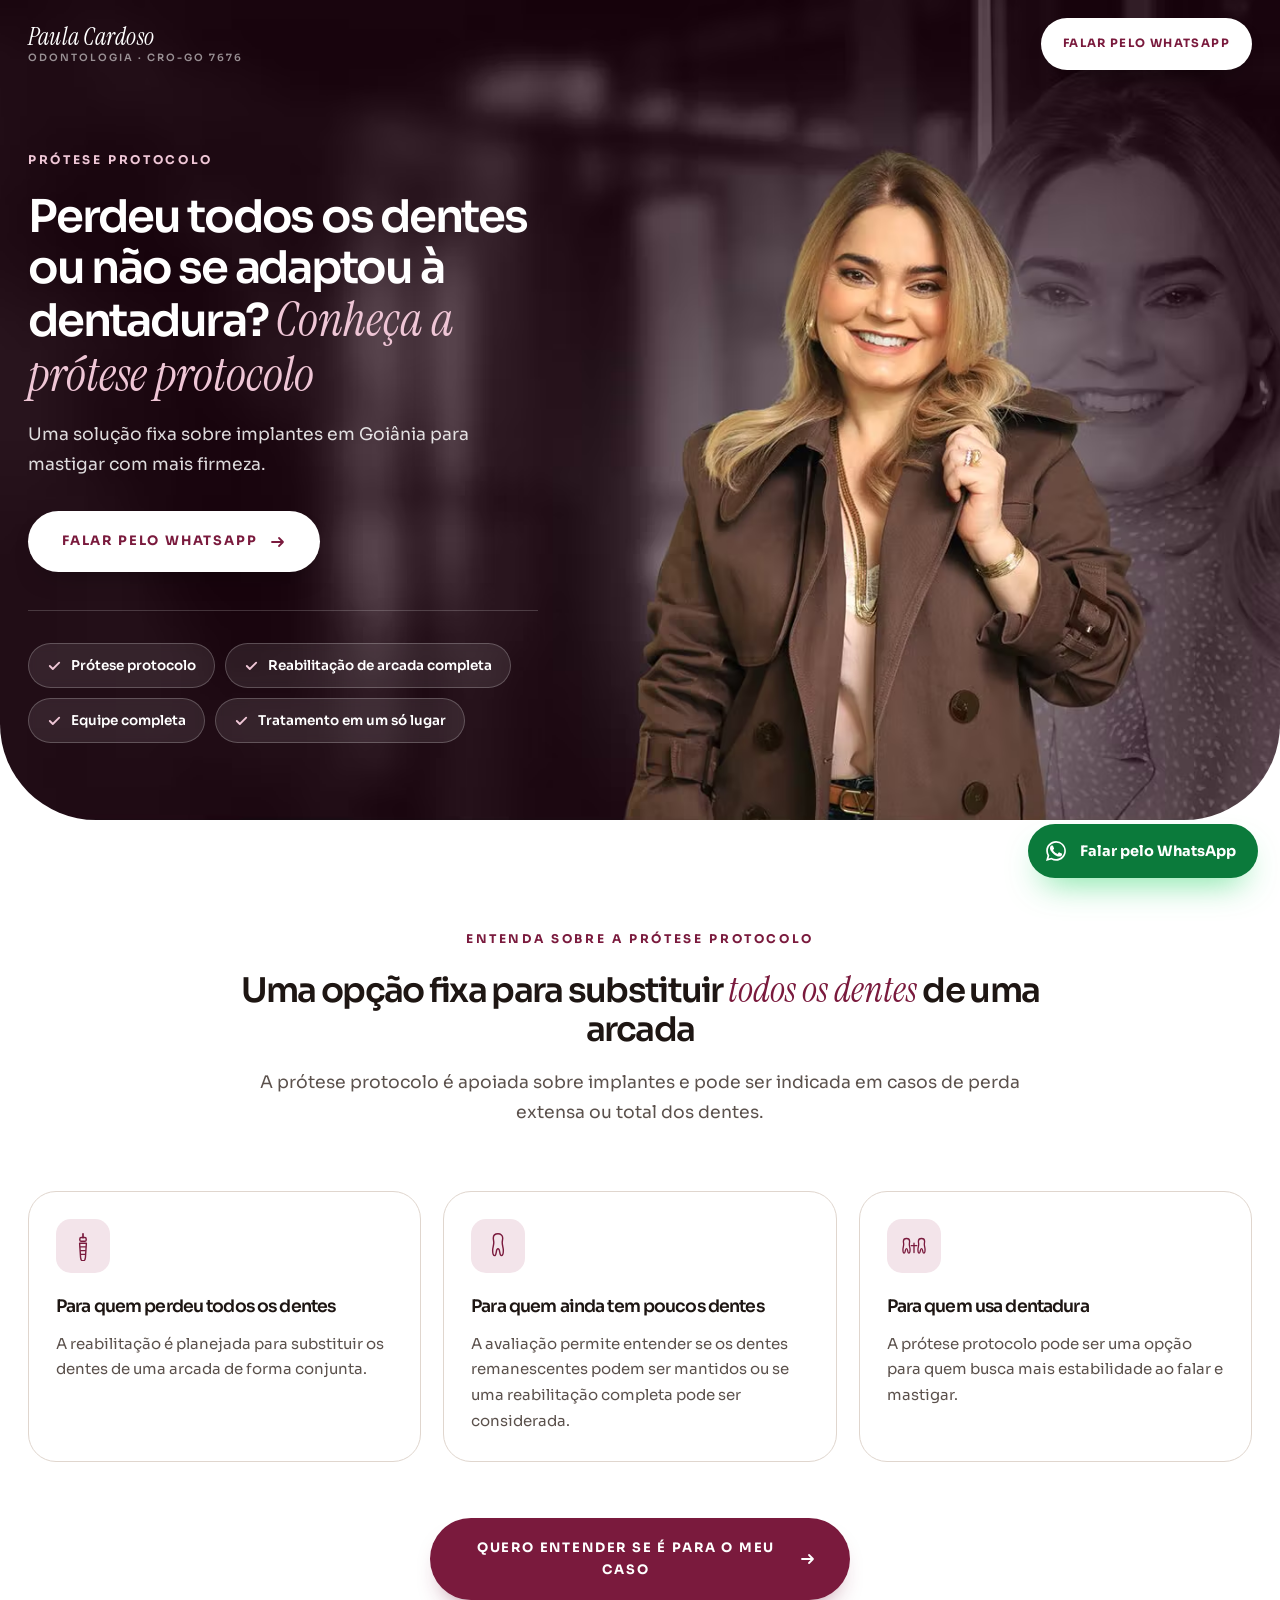
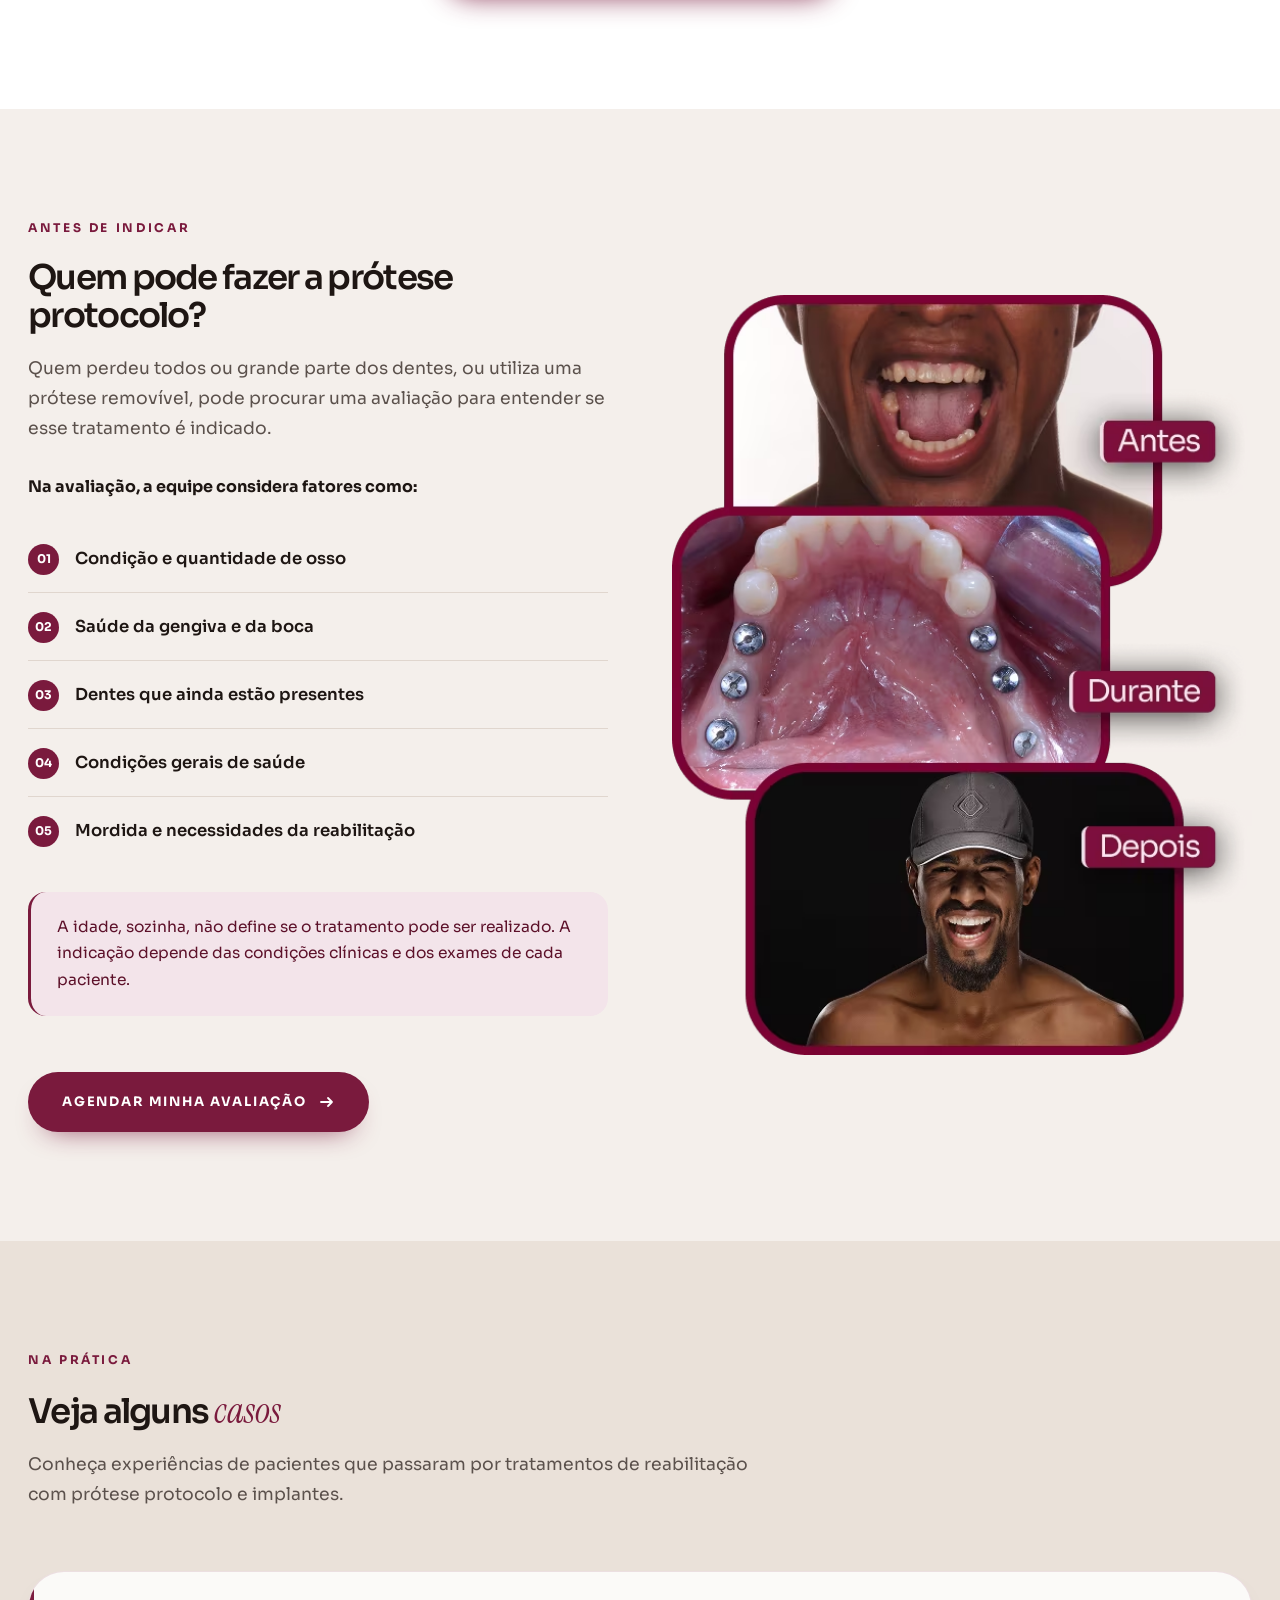
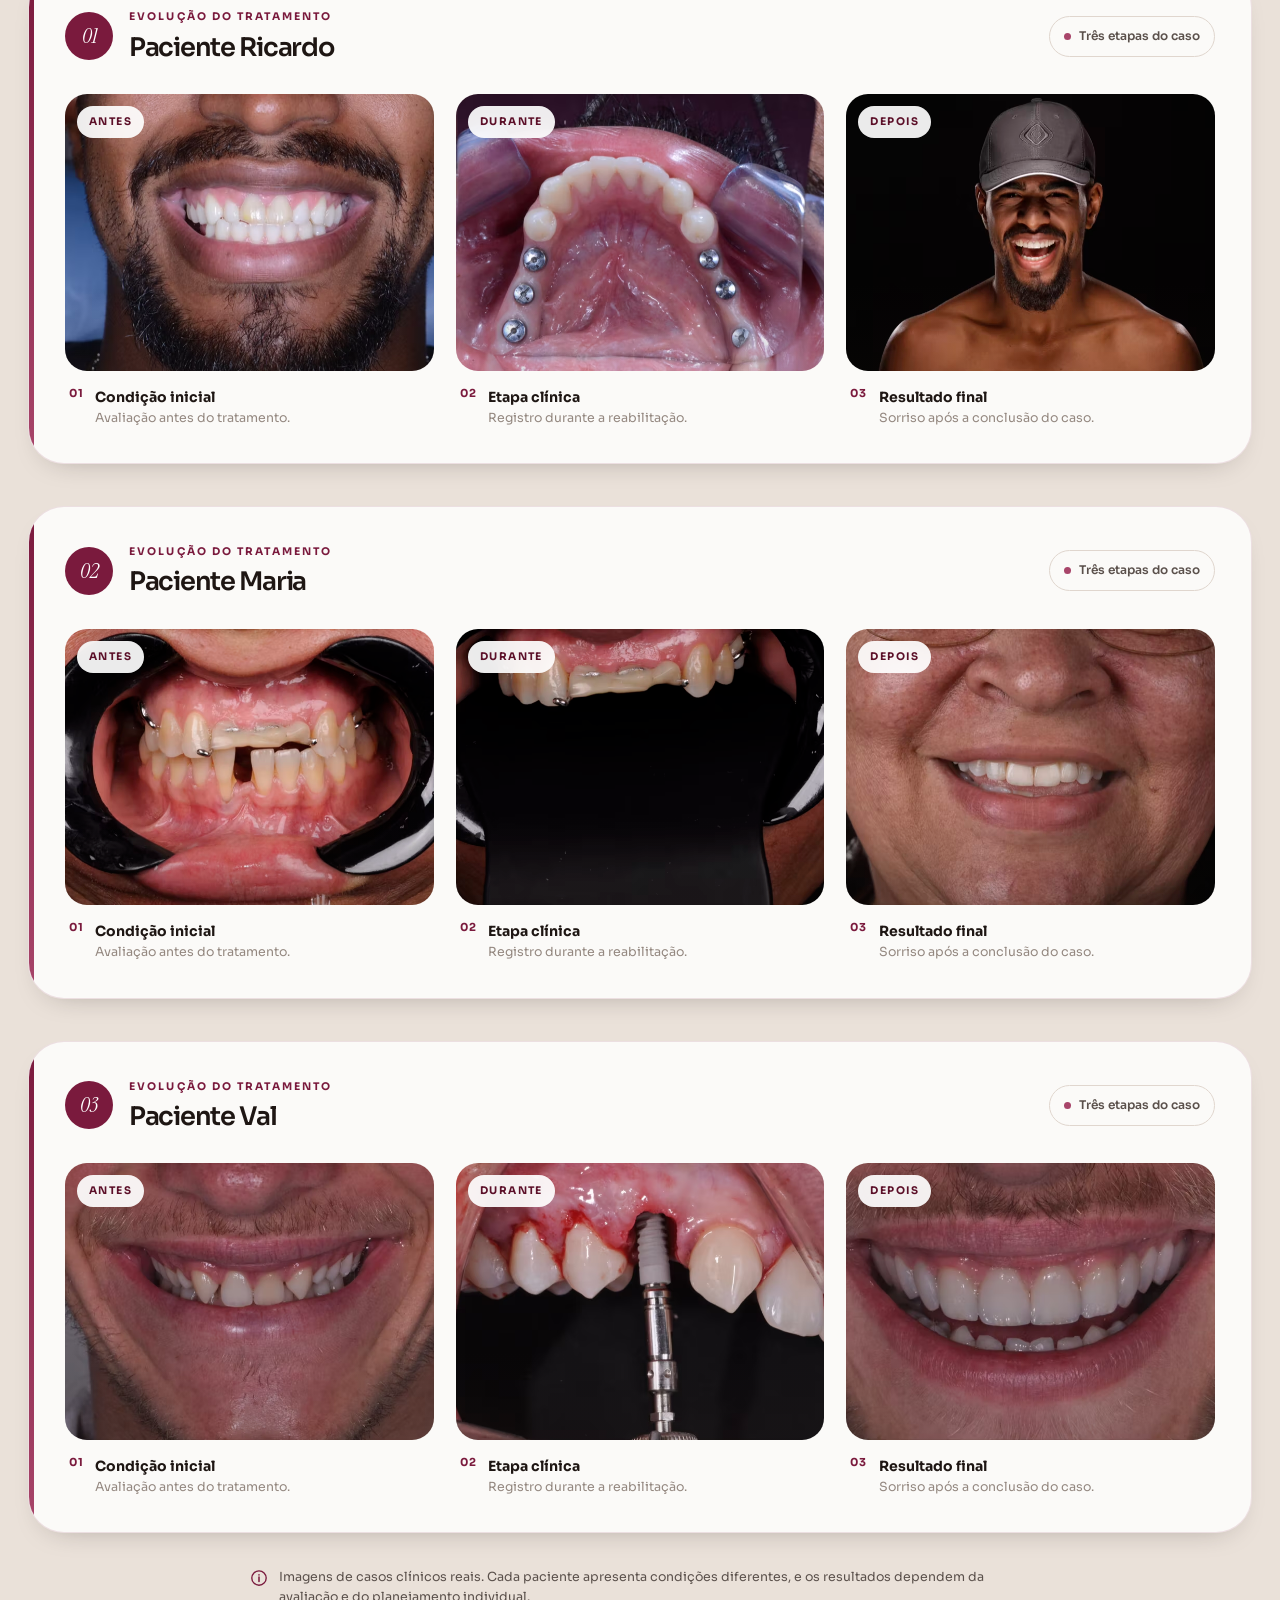
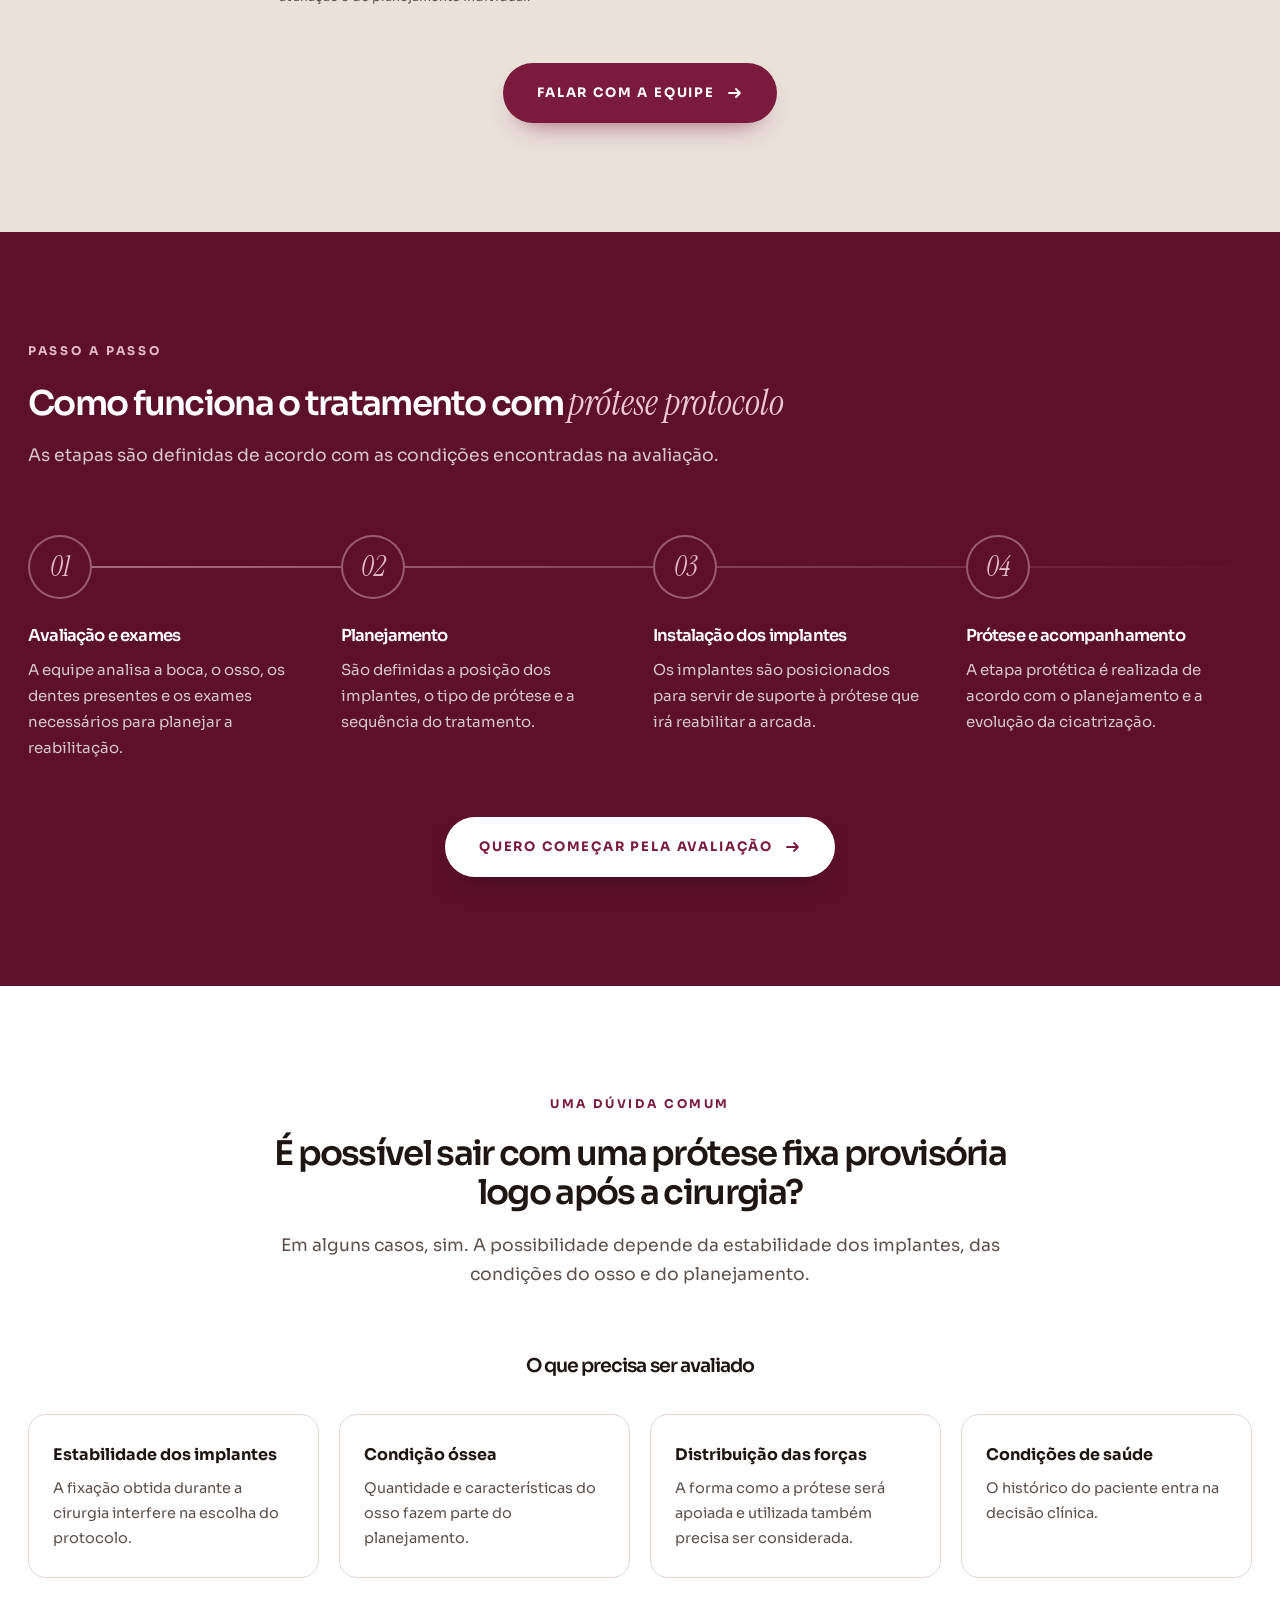
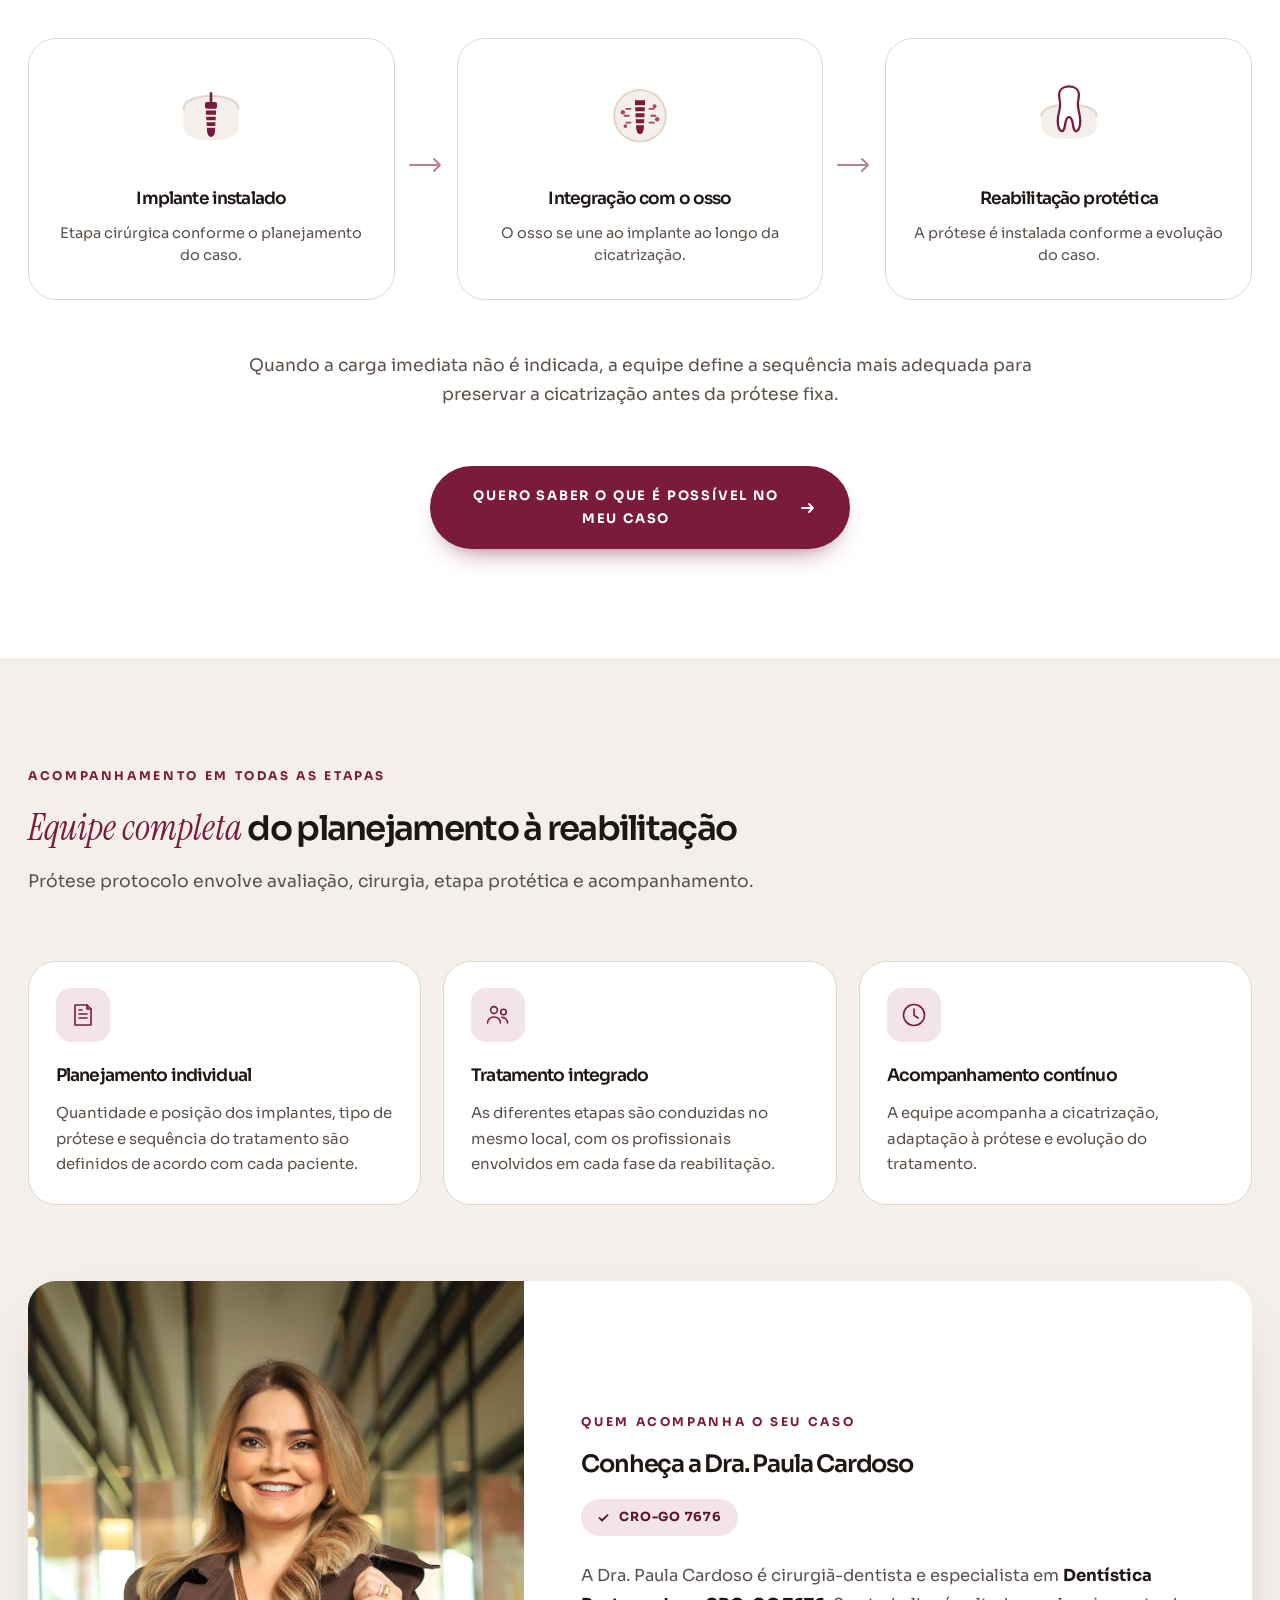
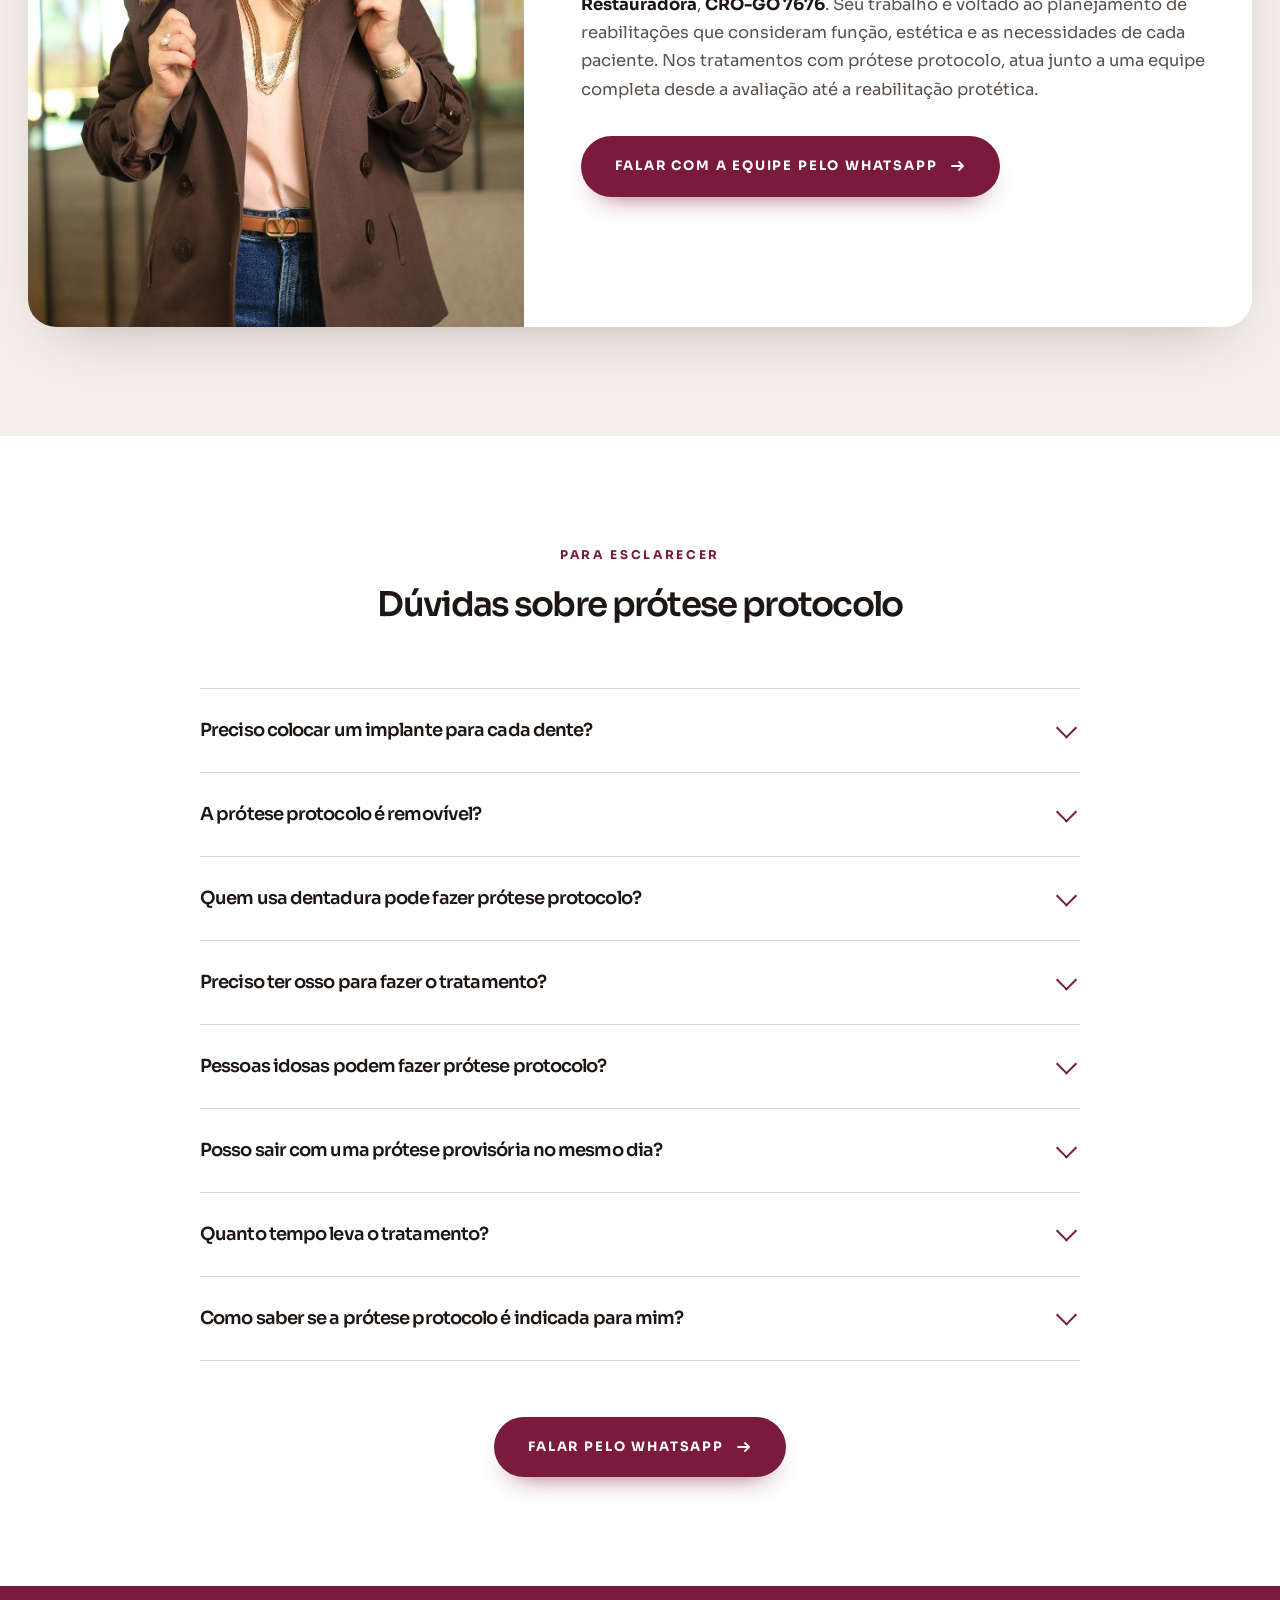
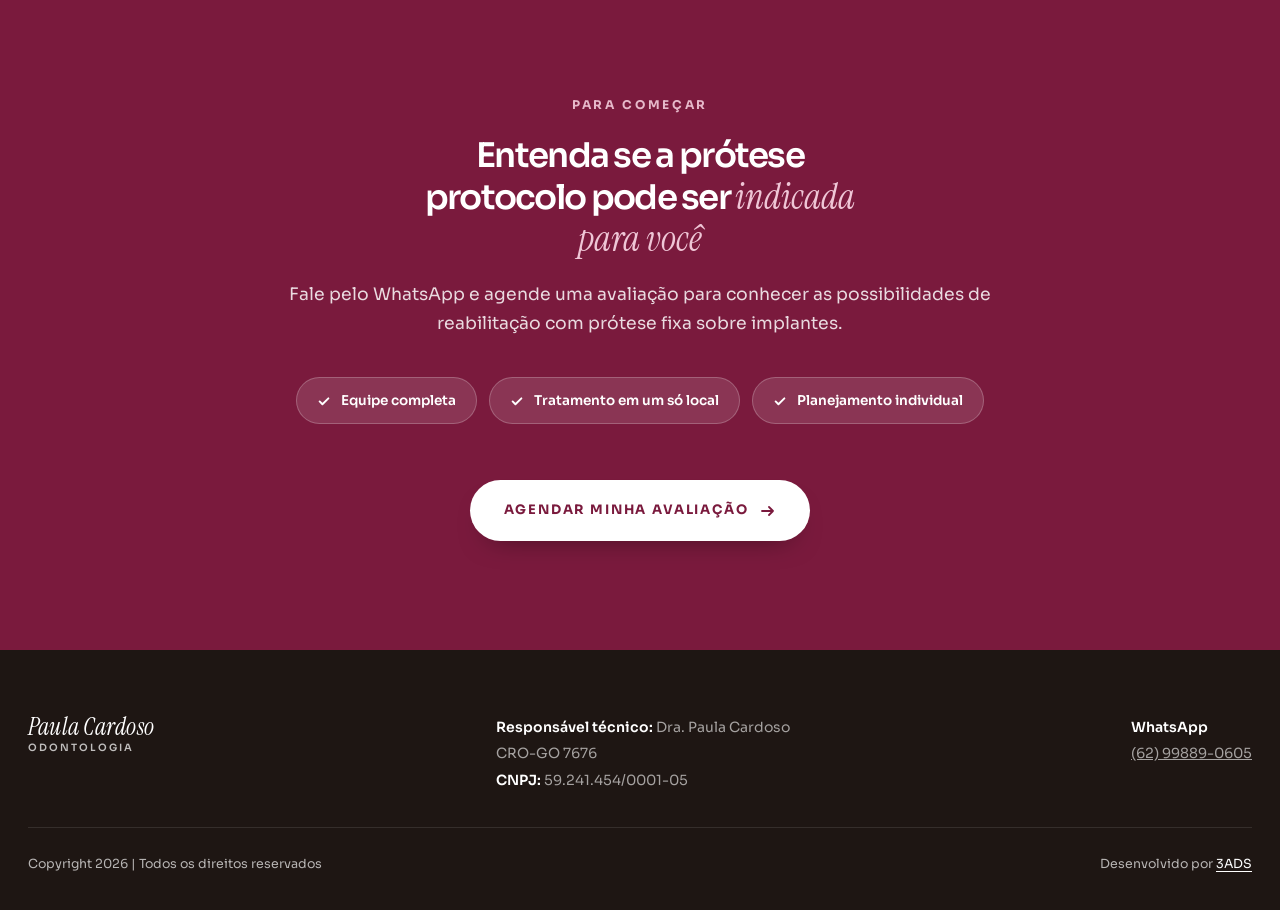
==== commit 53e56c35: "Make doctor portrait rendering fail-safe" ====
--- a/implante-protocolo/index.html
+++ b/implante-protocolo/index.html
@@ -40,12 +40,16 @@
 <link rel="canonical" href="https://paulacardosoessence.com.br/implante-protocolo/">
 <link rel="alternate" hreflang="pt-BR" href="https://paulacardosoessence.com.br/implante-protocolo/">
 <link rel="alternate" type="text/plain" href="/llms.txt" title="Informações para assistentes de IA">
-<link rel="icon" href="../implantes/images/brand/favicon.svg" type="image/svg+xml">
+<link rel="icon" href="/assets/favicon.svg" type="image/svg+xml">
 <link rel="preload" href="/assets/sora-600.woff2" as="font" type="font/woff2" crossorigin>
 <link rel="preload" href="/assets/instrument-serif-italic-400.woff2" as="font" type="font/woff2" crossorigin>
 <link rel="preload" href="/implantes/images/hero-mobile.avif" as="image" type="image/avif" media="(max-width: 900px)" fetchpriority="high">
 <link rel="preload" href="/implantes/images/hero-desktop.avif" as="image" type="image/avif" media="(min-width: 901px)" fetchpriority="high">
 <style>@font-face{font-family:Sora;font-style:normal;font-weight:400;font-display:swap;src:url(/assets/sora-400.woff2)format("woff2")}@font-face{font-family:Sora;font-style:normal;font-weight:600;font-display:swap;src:url(/assets/sora-600.woff2)format("woff2")}@font-face{font-family:Sora;font-style:normal;font-weight:700;font-display:swap;src:url(/assets/sora-700.woff2)format("woff2")}@font-face{font-family:Instrument Serif;font-style:italic;font-weight:400;font-display:swap;src:url(/assets/instrument-serif-italic-400.woff2)format("woff2")}:root{--wine:#7a1a3d;--wine-deep:#5c1029;--wine-soft:#a8456a;--wine-tint:#f3e4ea;--cream:#f4efeb;--cream-2:#eae1d9;--white:#fff;--ink:#1e1613;--ink-2:#5b514c;--ink-3:#948880;--line:#e0d6ce;--line-dark:rgba(255,255,255,.16);--banner-bg:#190510;--wa:#0b7a3b;--ff-display:"Instrument Serif", Georgia, "Times New Roman", serif;--ff-text:"Sora", -apple-system, BlinkMacSystemFont, sans-serif;--r-sm:10px;--r:18px;--r-lg:28px;--ease:cubic-bezier(.22,.61,.36,1);--shadow:0 24px 60px -32px rgba(30,22,19,.35);--shadow-sm:0 12px 30px -20px rgba(30,22,19,.4)}*{box-sizing:border-box;margin:0;padding:0}html{scroll-behavior:smooth;-webkit-text-size-adjust:100%}body{font-family:var(--ff-text);color:var(--ink);background:var(--cream);-webkit-font-smoothing:antialiased;padding-bottom:72px;font-size:16px;font-weight:400;line-height:1.72;overflow-x:hidden}img{max-width:100%;height:auto;display:block}a{color:inherit;text-decoration:none}button{font:inherit;cursor:pointer;color:inherit;background:0 0;border:none}::selection{background:var(--wine);color:#fff}:focus-visible{outline-offset:4px;outline:3px solid #d98ba9}.wrap{width:100%;max-width:1280px;margin:0 auto;padding:0 20px}.wrap-narrow{width:100%;max-width:880px;margin:0 auto;padding:0 20px}.eyebrow{letter-spacing:.22em;text-transform:uppercase;color:var(--wine);align-items:center;font-size:12px;font-weight:700;display:flex}.eyebrow.center{justify-content:center}h1,h2,h3{font-family:var(--ff-text);letter-spacing:-.05em;font-weight:600;line-height:1.14}h1{font-size:max(29px,min(3.9vw,45px))}h2{font-size:max(22px,min(2.8vw,34px))}h3{font-size:max(17px,min(1.6vw,19px));line-height:1.35}.em{font-family:var(--ff-display);letter-spacing:0;color:var(--wine);font-size:1.06em;font-style:italic;font-weight:400}.sec-dark .em,.sec-wine .em{color:#efc6d6}.lead{color:var(--ink-2);max-width:62ch;font-size:max(17px,min(1.35vw,19px))}p{color:var(--ink-2)}.btn{background:var(--wine);color:#fff;letter-spacing:.14em;text-transform:uppercase;transition:background .35s var(--ease),transform .35s var(--ease),box-shadow .35s var(--ease);text-align:center;border-radius:100px;justify-content:center;align-items:center;gap:12px;width:100%;min-height:52px;padding:19px 34px;font-size:13px;font-weight:700;display:inline-flex;box-shadow:0 14px 28px -18px rgba(122,26,61,.9)}.btn svg{transition:transform .35s var(--ease);flex:none}.btn-light{color:var(--wine);background:#fff;box-shadow:0 14px 28px -18px rgba(0,0,0,.5)}.btn-ghost{color:var(--wine);border:1.5px solid var(--wine);box-shadow:none;background:0 0}.btn-sm{letter-spacing:.12em;padding:13px 22px;font-size:11.5px}.cta-row{justify-content:center;margin-top:max(38px,min(5vw,56px));display:flex}.cta-row.left{justify-content:flex-start}.js .rv{opacity:0;filter:blur(5px);transition:opacity .75s var(--ease),transform .75s var(--ease),filter .75s var(--ease);transition-delay:var(--rv-delay,0s);transform:translateY(30px)}.js .rv.in{opacity:1;filter:none;transform:none}.scroll-progress{z-index:120;pointer-events:none;transform-origin:0;background:linear-gradient(90deg,var(--wine-soft),#efc6d6);will-change:transform;width:100%;height:3px;position:fixed;top:0;bottom:auto;left:0;right:auto;transform:scaleX(0)}@media (prefers-reduced-motion:reduce){html{scroll-behavior:auto}.js .rv{opacity:1;filter:none;transition:none;transform:none}.scroll-progress{display:none}}.hdr{z-index:80;transition:background .4s var(--ease),padding .4s var(--ease),box-shadow .4s var(--ease);padding:18px 0;position:fixed;top:0;bottom:auto;left:0;right:0}.hdr.stuck{-webkit-backdrop-filter:blur(14px);backdrop-filter:blur(14px);box-shadow:0 1px 0 var(--line);background:rgba(244,239,235,.92);padding:11px 0}.hdr .wrap{justify-content:space-between;align-items:center;gap:20px;display:flex}.hdr .btn{width:auto;display:none}.logo{flex-direction:column;line-height:1.05;display:flex}.logo .n{font-family:var(--ff-display);letter-spacing:.01em;color:var(--ink);font-size:24px;font-style:italic;font-weight:400}.logo .s{letter-spacing:.2em;text-transform:uppercase;color:var(--ink-3);margin-top:4px;font-size:10px;font-weight:600}.hdr:not(.stuck) .logo .n{color:#fff}.hdr:not(.stuck) .logo .s{color:rgba(255,255,255,.55)}.hdr:not(.stuck) .btn{color:var(--wine);background:#fff;box-shadow:0 14px 28px -18px rgba(0,0,0,.6)}.hero-wrap{background:var(--white)}.hero{color:#fff;background-color:var(--banner-bg);background-image:-webkit-image-set(url(/implantes/images/hero-mobile.avif) 1x type("image/avif"),url(/implantes/images/hero-mobile.jpg) 1x type("image/jpeg"));background-image:image-set("/implantes/images/hero-mobile.avif" 1x type("image/avif"),"/implantes/images/hero-mobile.jpg" 1x type("image/jpeg"));background-position:bottom;background-repeat:no-repeat;background-size:cover;border-bottom-right-radius:40px;border-bottom-left-radius:40px;min-height:min(1150px,300vw);padding:112px 0 48px;display:block;position:relative;overflow:hidden}.hero:after{content:"";pointer-events:none;background:linear-gradient(180deg,var(--banner-bg) 40%,rgba(25,5,16,.85) 64%,rgba(25,5,16,0) 100%);height:70%;position:absolute;top:0;bottom:auto;left:0;right:0}.hero-content{z-index:2;max-width:none;position:relative}.hero .eyebrow{color:#efc6d6}.hero h1{color:#fff;margin:20px 0 18px}.hero .em{color:#efc6d6}.hero .lead{color:rgba(255,255,255,.86);max-width:none}.hero .cta-row{justify-content:flex-start;margin-top:32px}.pills{scrollbar-width:none;scroll-snap-type:x proximity;border-top:1px solid rgba(255,255,255,.18);flex-wrap:nowrap;gap:10px;margin-top:26px;margin-right:-20px;padding:24px 20px 0 0;display:flex;overflow-x:auto}.pills::-webkit-scrollbar{display:none}.pill{color:#fff;-webkit-backdrop-filter:blur(4px);backdrop-filter:blur(4px);scroll-snap-align:start;background:rgba(255,255,255,.09);border:1px solid rgba(255,255,255,.22);border-radius:100px;flex:none;align-items:center;gap:9px;padding:10px 18px;font-size:13.5px;font-weight:600;display:inline-flex}.pill svg{color:#efc6d6;flex:none}section{position:relative}.sec{padding:max(72px,min(8.5vw,124px)) 0}.sec-cream2{background:var(--cream-2)}.sec-white{background:var(--white)}.sec-dark{background:var(--wine-deep);color:#fff}.sec-dark h2,.sec-dark h3{color:#fff}.sec-dark p{color:rgba(255,255,255,.76)}.sec-dark .eyebrow{color:#e6b9ca}.sec-wine{background:var(--wine);color:#fff}.sec-wine h2{color:#fff}.sec-wine p{color:rgba(255,255,255,.82)}.sec-head{max-width:800px;margin-bottom:max(40px,min(5vw,64px))}.sec-head.center{text-align:center;margin-left:auto;margin-right:auto}.sec-head.center .lead{margin-left:auto;margin-right:auto}.sec-head h2{margin:20px 0 18px}.grid{gap:22px;display:grid}.g-3,.g-4,.g-2{grid-template-columns:1fr}.card{border:1px solid var(--line);border-radius:var(--r-lg);background:#fff;padding:max(24px,min(2.1vw,30px))}.card h3{margin-bottom:12px;font-size:max(16px,min(1.35vw,18px))}.card p{font-size:15px}.card .ico{background:var(--wine-tint);width:54px;height:54px;color:var(--wine);border-radius:15px;align-items:center;justify-items:center;margin-bottom:22px;display:grid}.split{grid-template-columns:1fr;align-items:center;gap:36px;display:grid}.split-media{order:-1}.split-media img{aspect-ratio:4/5;object-fit:cover;border-radius:var(--r-lg);width:100%;box-shadow:var(--shadow)}.split-media picture{display:block}.split-media .clinical-stages{aspect-ratio:auto;object-fit:contain;height:auto;box-shadow:none;border-radius:0}.crit{flex-direction:column;gap:2px;margin-top:26px;list-style:none;display:flex}.crit li{border-bottom:1px solid var(--line);align-items:center;gap:16px;padding:17px 0;font-size:16.5px;font-weight:600;display:flex}.crit li:last-child{border-bottom:none}.crit .n{background:var(--wine);color:#fff;width:31px;height:31px;font-size:12px;font-weight:700;font-family:var(--ff-text);border-radius:50%;flex:none;align-items:center;justify-items:center;display:grid}.note{background:var(--wine-tint);border-radius:var(--r);color:var(--wine-deep);border-left:3px solid var(--wine);margin-top:28px;padding:22px 26px;font-size:15.5px}.cases-intro{max-width:720px;margin-bottom:max(38px,min(5vw,62px))}.case-list{flex-direction:column;gap:max(26px,min(4vw,42px));display:flex}.patient-case{box-shadow:var(--shadow-sm);background:rgba(255,255,255,.82);border:1px solid rgba(122,26,61,.12);border-radius:max(24px,min(3vw,36px));padding:max(22px,min(3vw,36px));position:relative;overflow:hidden}.patient-case:before{content:"";background:linear-gradient(180deg,var(--wine),var(--wine-soft));width:5px;position:absolute;top:0;bottom:0;left:0;right:auto}.patient-head{justify-content:space-between;align-items:center;gap:24px;margin-bottom:max(22px,min(3vw,30px));display:flex}.patient-id{align-items:center;gap:16px;display:flex}.case-number{background:var(--wine);color:#fff;width:48px;height:48px;font-family:var(--ff-display);border-radius:50%;flex:none;align-items:center;justify-items:center;font-size:22px;font-style:italic;display:grid}.patient-kicker{color:var(--wine);letter-spacing:.2em;text-transform:uppercase;margin-bottom:3px;font-size:10.5px;font-weight:700;display:block}.patient-head h3{font-size:max(20px,min(2vw,26px))}.patient-note{border:1px solid var(--line);color:var(--ink-2);border-radius:100px;flex:none;align-items:center;gap:8px;padding:9px 14px;font-size:12px;font-weight:600;display:none}.patient-note:before{content:"";background:var(--wine-soft);border-radius:50%;width:7px;height:7px}.case-stages{scroll-snap-type:x mandatory;scrollbar-width:none;grid-template-columns:repeat(3,minmax(250px,82vw));gap:max(14px,min(2vw,22px));margin-right:-20px;padding:0 20px 12px 0;display:grid;overflow-x:auto}.case-stages::-webkit-scrollbar{display:none}.case-stage{scroll-snap-align:start;min-width:0}.stage-media{aspect-ratio:4/3;background:var(--cream-2);border-radius:max(16px,min(2vw,22px));position:relative;overflow:hidden}.stage-media:after{content:"";pointer-events:none;background:linear-gradient(transparent,rgba(30,22,19,.14));height:32%;position:absolute;top:auto;bottom:0;left:0;right:0}.stage-media picture{width:100%;height:100%;display:block}.stage-media img{object-fit:cover;width:100%;height:100%;transition:transform .6s var(--ease)}.stage-tag{z-index:1;color:var(--wine-deep);letter-spacing:.14em;text-transform:uppercase;-webkit-backdrop-filter:blur(8px);backdrop-filter:blur(8px);background:rgba(255,255,255,.92);border-radius:100px;padding:7px 12px;font-size:10.5px;font-weight:800;position:absolute;top:12px;left:12px;box-shadow:0 8px 24px -16px rgba(30,22,19,.7)}.stage-caption{align-items:flex-start;gap:11px;padding:14px 4px 0;display:flex}.stage-index{color:var(--wine);letter-spacing:.1em;font-size:11px;font-weight:800;line-height:1.6}.stage-caption strong{color:var(--ink);font-size:14px;font-weight:700;line-height:1.45;display:block}.stage-caption span:last-child{color:var(--ink-3);margin-top:2px;font-size:12.5px;line-height:1.45;display:block}.cases-disclaimer{max-width:780px;color:var(--ink-2);text-align:left;align-items:flex-start;gap:11px;margin:max(26px,min(3vw,34px)) auto 0;font-size:12.5px;line-height:1.6;display:flex}.cases-disclaimer svg{color:var(--wine);flex:none;margin-top:2px}.timeline{margin-top:max(28px,min(3.5vw,44px));position:relative}.timeline:before{content:"";background:linear-gradient(rgba(230,185,202,.55),rgba(230,185,202,.12));width:2px;height:auto;position:absolute;top:12px;bottom:12px;left:31px;right:auto}.tl-steps{grid-template-columns:1fr;gap:0;list-style:none;display:grid;position:relative}.tl-step{grid-template-columns:64px 1fr;column-gap:22px;padding:0 0 34px;display:grid}.tl-step:last-child{padding-bottom:0}.tl-node{background:var(--wine-deep);z-index:1;width:64px;height:64px;font-family:var(--ff-display);color:#e6b9ca;border:2px solid rgba(230,185,202,.45);border-radius:50%;grid-row:span 2;align-self:start;align-items:center;justify-items:center;margin-bottom:0;font-size:28px;font-style:italic;font-weight:400;line-height:1;display:grid;position:relative}.tl-step h3{align-self:center;margin-bottom:8px;font-size:16.5px}.tl-step p{grid-column:2;font-size:15px}.info-flow{grid-template-columns:1fr;align-items:center;gap:10px;margin-top:max(40px,min(5vw,60px));display:grid}.info-step{border:1px solid var(--line);border-radius:var(--r-lg);text-align:center;background:#fff;padding:32px 26px}.info-step svg{margin:0 auto 18px}.info-step b{font-family:var(--ff-text);letter-spacing:-.05em;color:var(--ink);margin-bottom:8px;font-size:17px;font-weight:600;display:block}.info-step span{color:var(--ink-2);font-size:14.5px;line-height:1.55;display:block}.info-arrow{color:var(--wine);opacity:.55;margin:0 auto;transform:rotate(90deg)}.check-grid{grid-template-columns:1fr;gap:20px;margin-top:34px;display:grid}.check{border:1px solid var(--line);border-radius:var(--r);background:#fff;padding:26px 24px}.check b{color:var(--ink);margin-bottom:8px;font-size:16px;display:block}.check p{font-size:14.5px}.check .bar{background:var(--wine);border-radius:2px;width:30px;height:3px;margin-bottom:16px}.doctor{border-radius:var(--r-lg);box-shadow:var(--shadow);background:#fff;grid-template-columns:1fr;align-items:center;gap:0;margin-top:max(48px,min(6vw,76px));display:grid;overflow:hidden}.doctor picture{height:100%;display:block}.doctor img{object-fit:cover;width:100%;height:100%;min-height:340px}.doctor .txt{padding:36px 30px 44px}.doctor h3{margin:16px 0 18px;font-size:max(19px,min(1.9vw,24px))}.doctor .cro{background:var(--wine-tint);color:var(--wine-deep);letter-spacing:.06em;border-radius:100px;align-items:center;gap:9px;margin-bottom:26px;padding:8px 16px;font-size:12.5px;font-weight:700;display:inline-flex}.faq{border-top:1px solid var(--line);max-width:880px;margin:0 auto}.faq details{border-bottom:1px solid var(--line)}.faq summary{cursor:pointer;min-height:44px;font-family:var(--ff-text);letter-spacing:-.05em;color:var(--ink);transition:color .3s var(--ease);padding:24px 36px 24px 0;font-size:max(16px,min(1.45vw,18px));font-weight:600;list-style:none;position:relative}.faq summary::-webkit-details-marker{display:none}.faq summary:after{content:"";border-right:2px solid var(--wine);border-bottom:2px solid var(--wine);width:13px;height:13px;transition:transform .35s var(--ease);position:absolute;top:50%;right:6px;transform:translateY(-70%)rotate(45deg)}.faq details[open] summary:after{transform:translateY(-30%)rotate(-135deg)}.faq .ans{color:var(--ink-2);animation:fade .45s var(--ease);padding:0 0 28px;font-size:16px}@keyframes fade{0%{opacity:0;transform:translateY(-6px)}to{opacity:1;transform:none}}.final{text-align:center}.final h2{max-width:17ch;margin:22px auto 20px}.final .lead{margin:0 auto}.seals{flex-wrap:wrap;justify-content:center;gap:12px;margin:38px 0 6px;display:flex}.seal{color:#fff;background:rgba(255,255,255,.12);border:1px solid rgba(255,255,255,.22);border-radius:100px;align-items:center;gap:10px;padding:11px 20px;font-size:13.5px;font-weight:600;display:inline-flex}.ftr{background:var(--ink);color:rgba(255,255,255,.6);padding:64px 0 34px;font-size:14px}.ftr-top{border-bottom:1px solid rgba(255,255,255,.1);flex-wrap:wrap;justify-content:space-between;align-items:flex-start;gap:34px;padding-bottom:34px;display:flex}.ftr .logo .n{color:#fff}.ftr .logo .s{color:rgba(255,255,255,.72)}.ftr-info b{color:#fff;font-weight:600}.ftr-info p{color:rgba(255,255,255,.6);font-size:14px;line-height:1.9}.ftr-btm{color:rgba(255,255,255,.68);flex-wrap:wrap;justify-content:space-between;gap:14px;padding-top:26px;font-size:12.5px;display:flex}.ftr-btm a{text-underline-offset:3px;color:#fff;text-decoration:underline}.wa-float{left:14px;right:14px;bottom:calc(12px + env(safe-area-inset-bottom));z-index:90;background:var(--wa);color:#fff;min-height:54px;transition:transform .35s var(--ease),box-shadow .35s var(--ease);border-radius:14px;justify-content:center;align-items:center;gap:12px;padding:15px 20px;font-size:14.5px;font-weight:700;display:flex;position:fixed;box-shadow:0 16px 34px -14px rgba(37,211,102,.75)}.wa-float svg{flex:none}.ph{align-items:center;justify-items:center;display:grid;position:relative;background:repeating-linear-gradient(45deg,var(--cream-2) 0 12px,var(--cream) 12px 24px)!important}.ph:after{content:attr(data-ph);color:#fff;letter-spacing:.1em;text-transform:uppercase;text-align:center;background:rgba(30,22,19,.72);border-radius:100px;max-width:80%;padding:10px 16px;font-size:11px;font-weight:700;position:absolute;top:auto;bottom:auto;left:auto;right:auto}@media (min-width:521px){.g-4,.check-grid{grid-template-columns:repeat(2,1fr)}}@media (min-width:561px){body{padding-bottom:0}.hdr .btn{display:inline-flex}.wa-float{border-radius:100px;justify-content:flex-start;width:auto;padding:14px 22px 14px 16px;bottom:22px;left:auto;right:22px}}@media (min-width:761px){body{font-size:16.5px}.wrap,.wrap-narrow{padding-left:28px;padding-right:28px}.btn{width:auto}.cta-row .btn{max-width:420px}.g-3{grid-template-columns:repeat(3,1fr)}.g-2{grid-template-columns:repeat(2,1fr)}.split{grid-template-columns:1fr 1fr;gap:max(36px,min(5vw,74px))}.split-media{order:initial}.patient-note{display:inline-flex}.case-stages{scroll-snap-type:none;grid-template-columns:repeat(3,minmax(0,1fr));margin-right:0;padding:0;overflow:visible}.pills{margin-right:-28px;padding-right:28px}.faq summary{padding:26px 46px 26px 0}.faq .ans{padding:0 60px 28px 0}}@media (min-width:901px){.hero{background-image:-webkit-image-set(url(/implantes/images/hero-desktop.avif) 1x type("image/avif"),url(/implantes/images/hero-desktop.jpg) 1x type("image/jpeg"));background-image:image-set("/implantes/images/hero-desktop.avif" 1x type("image/avif"),"/implantes/images/hero-desktop.jpg" 1x type("image/jpeg"));background-position:50%;border-bottom-right-radius:96px;border-bottom-left-radius:96px;align-items:center;min-height:max(620px,min(58vw,820px));padding:150px 0 max(56px,min(6vw,88px));display:flex}.hero:after{display:none}.hero-content{z-index:1;max-width:min(560px,58%)}.hero .lead{max-width:46ch}.pills{scroll-snap-type:none;flex-wrap:wrap;margin:38px 0 0;padding:32px 0 0;overflow:visible}.timeline:before{background:linear-gradient(90deg,rgba(230,185,202,.55),rgba(230,185,202,.22) 70%,rgba(230,185,202,0));width:auto;height:2px;top:31px;bottom:auto;left:0;right:0}.tl-steps{grid-template-columns:repeat(4,1fr);gap:26px}.tl-step{padding:0 20px 0 0;display:block}.tl-node{margin-bottom:26px}.tl-step h3{margin-bottom:10px}.tl-step p{grid-column:auto}}@media (min-width:1041px){.hero-content{max-width:min(510px,48%)}.g-4,.check-grid{grid-template-columns:repeat(4,1fr)}.info-flow{grid-template-columns:1fr auto 1fr auto 1fr;gap:14px}.info-arrow{margin:0;transform:none}.doctor{grid-template-columns:.85fr 1.15fr;gap:max(32px,min(4.5vw,64px))}.doctor img{min-height:420px}.doctor .txt{padding:max(32px,min(4vw,58px)) max(28px,min(3.6vw,54px)) max(32px,min(4vw,58px)) 0}}@media (min-width:1440px){.wrap{max-width:1360px}.hero{min-height:min(820px,70vh)}}@media (min-width:1920px){.wrap{max-width:1440px}.hero{min-height:min(900px,72vh)}}@media (hover:hover) and (pointer:fine){.btn:hover{background:var(--wine-deep);transform:translateY(-2px);box-shadow:0 20px 34px -18px rgba(122,26,61,.95)}.btn:hover svg{transform:translate(4px)}.btn-light:hover{color:var(--wine-deep);background:#fff}.btn-ghost:hover{background:var(--wine);color:#fff}.case-stage:hover .stage-media img{transform:scale(1.025)}.faq summary:hover{color:var(--wine)}.wa-float:hover{transform:translateY(-3px)scale(1.02);box-shadow:0 22px 40px -14px rgba(37,211,102,.85)}}</style>
+<style>
+.doctor .doctor-media{aspect-ratio:1113/1451;background-color:#e7ded9;background-position:center;background-repeat:no-repeat;background-size:cover;height:auto;min-height:340px;width:100%}
+@media (min-width:1041px){.doctor .doctor-media{min-height:420px}}
+</style>
 </head>
 <body>
 <!-- Google Tag Manager (noscript) -->
@@ -478,10 +482,7 @@
     </div>
 
     <div class="doctor rv">
-      <picture>
-        <source srcset="../implantes/images/dra-paula-cardoso.avif" type="image/avif">
-        <img src="../implantes/images/dra-paula-cardoso.jpg" width="1113" height="1451" alt="Dra. Paula Cardoso, cirurgiã-dentista em Goiânia, CRO-GO 7676" loading="lazy" decoding="async" data-ph="Retrato da Dra. Paula Cardoso">
-      </picture>
+      <div class="doctor-media" role="img" aria-label="Dra. Paula Cardoso, cirurgiã-dentista em Goiânia, CRO-GO 7676" style="background-image:url('/implantes/images/dra-paula-cardoso.jpg?v=20260904-2')"></div>
       <div class="txt">
         <p class="eyebrow">Quem acompanha o seu caso</p>
         <h3>Conheça a Dra. Paula Cardoso</h3>
